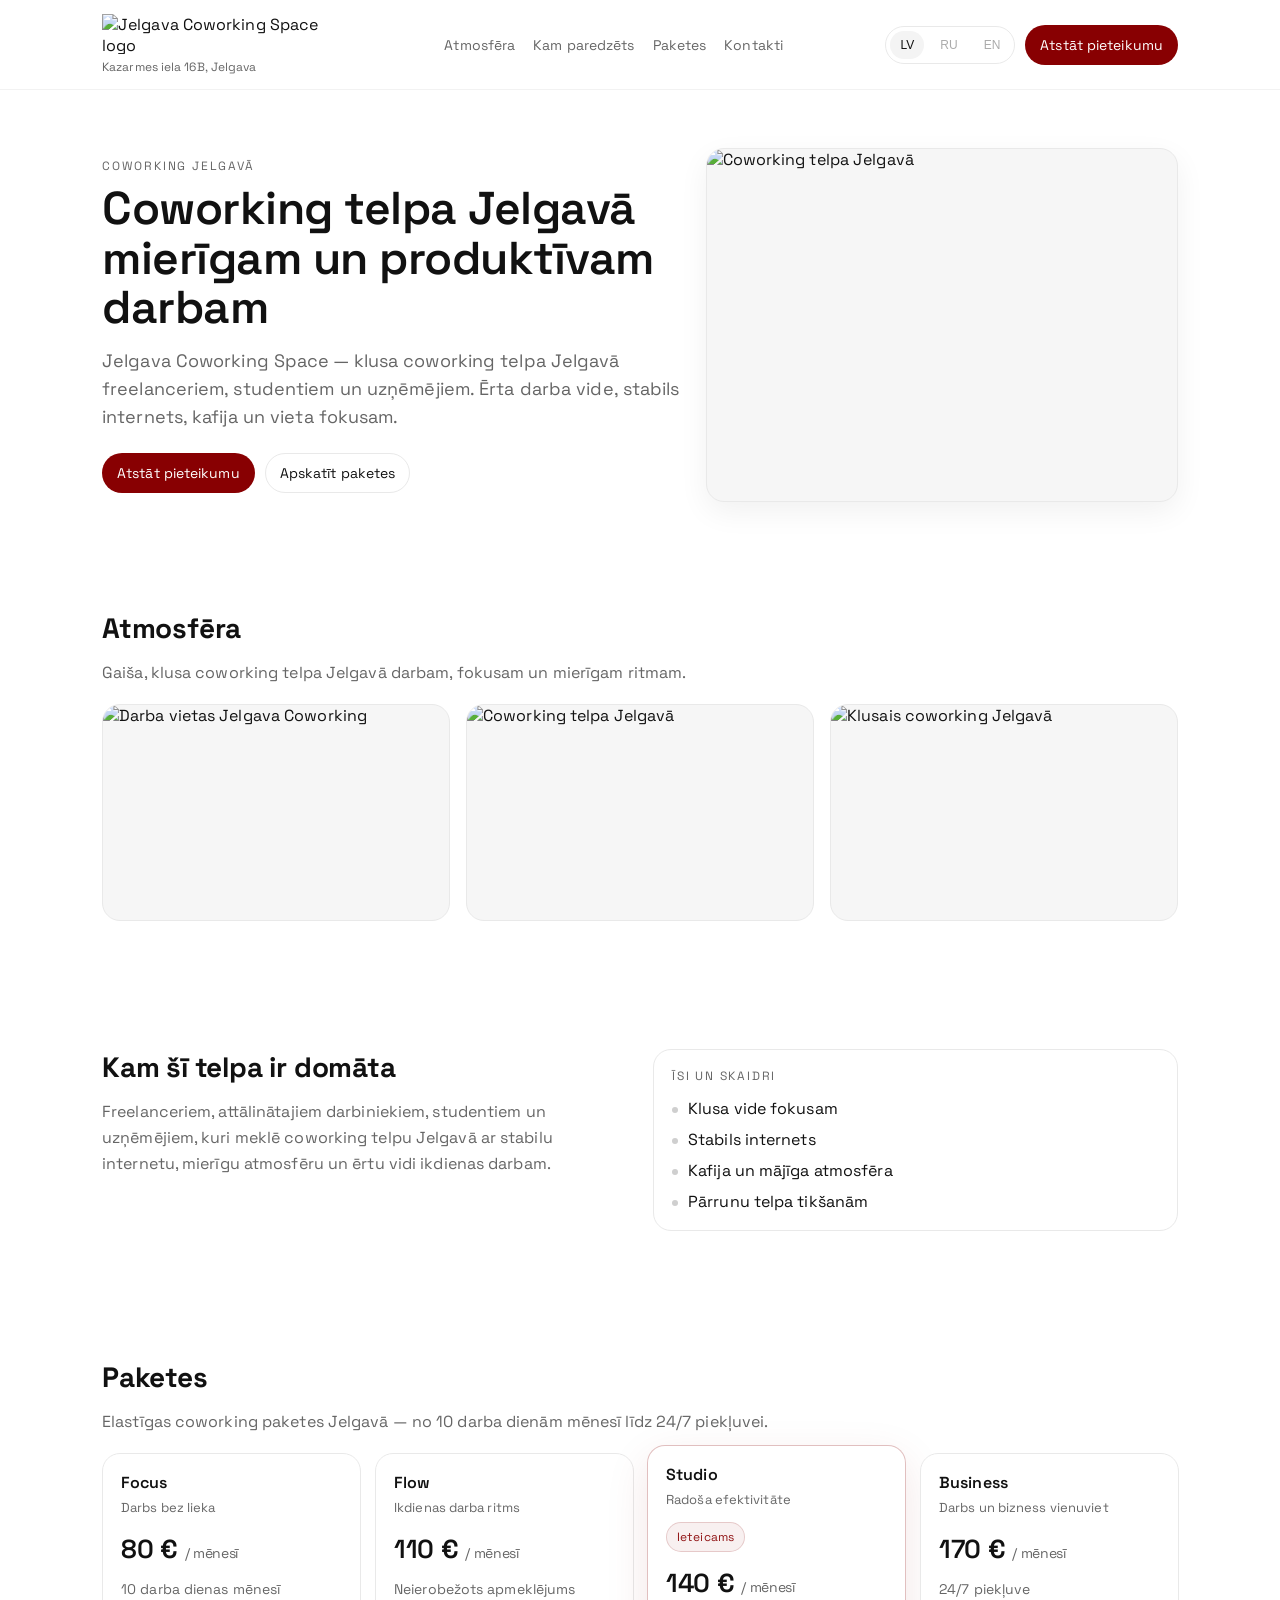
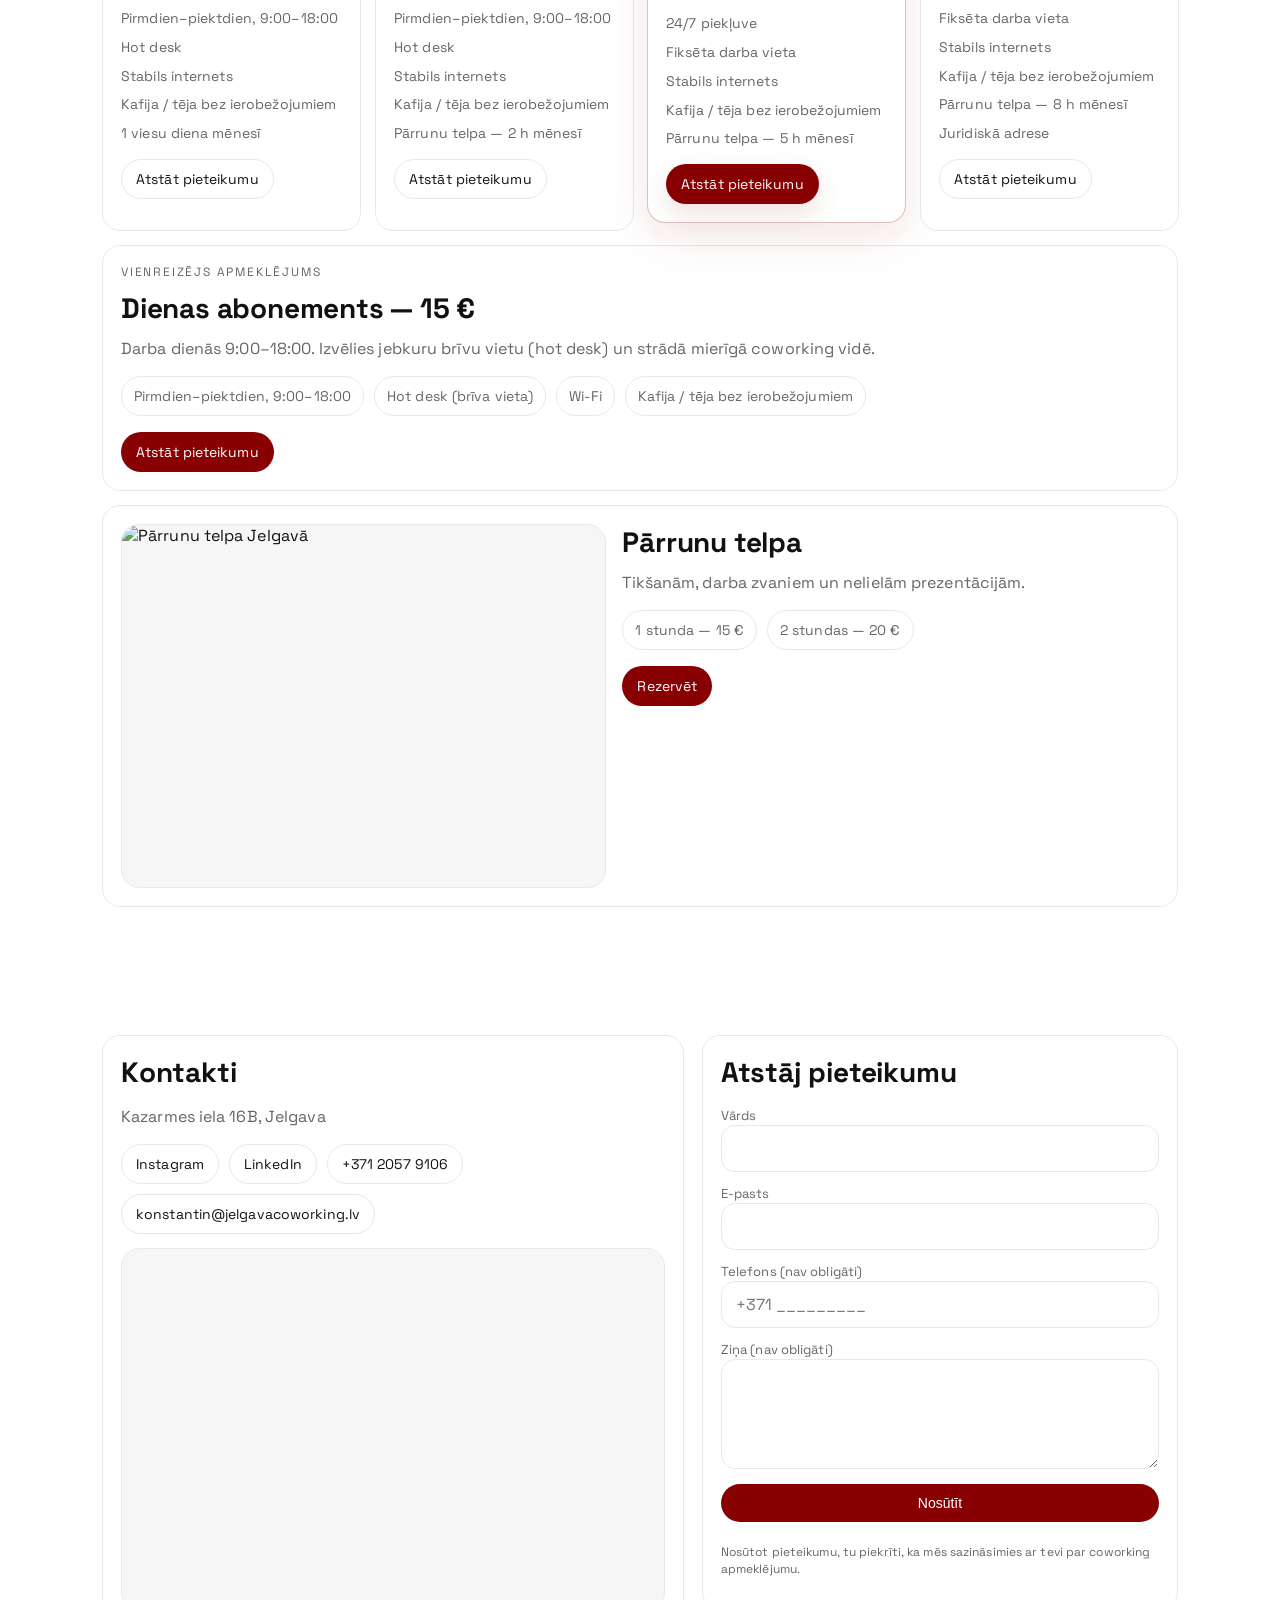
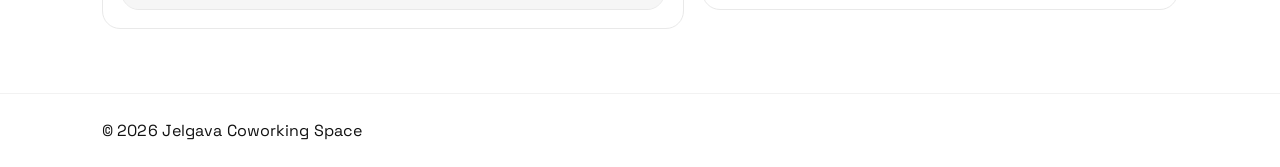
==== index.html @ cc00858d "Add files via upload" ====
﻿<!doctype html>
<html lang="lv">
<head>
  <!-- Google Tag Manager -->
  <script>(function(w,d,s,l,i){w[l]=w[l]||[];w[l].push({'gtm.start':
  new Date().getTime(),event:'gtm.js'});var f=d.getElementsByTagName(s)[0],
  j=d.createElement(s),dl=l!='dataLayer'?'&l='+l:'';j.async=true;j.src=
  'https://www.googletagmanager.com/gtm.js?id='+i+dl;f.parentNode.insertBefore(j,f);
  })(window,document,'script','dataLayer','GTM-TRZL9CP2');</script>
  <!-- End Google Tag Manager -->


  <meta charset="utf-8" />
  <meta name="viewport" content="width=device-width, initial-scale=1" />


  <title>Jelgava Coworking Space — coworking telpa Jelgavā | Kazarmes iela 16B</title>
  <meta name="description" content="Jelgava Coworking Space — klusa coworking telpa Jelgavā (Kazarmes iela 16B) freelanceriem, studentiem un uzņēmējiem. Wi-Fi, kafija/tēja, hot desk, fiksēta darba vieta un pārrunu telpa." />


  <!-- Canonical + hreflang (gatavs struktūrai /lv/ /ru/ /en/) -->
  <link rel="canonical" href="https://jelgavacoworking.lv/lv/" />
  <link rel="alternate" hreflang="lv-LV" href="https://jelgavacoworking.lv/lv/" />
  <link rel="alternate" hreflang="ru-LV" href="https://jelgavacoworking.lv/ru/" />
  <link rel="alternate" hreflang="en" href="https://jelgavacoworking.lv/en/" />
  <link rel="alternate" hreflang="x-default" href="https://jelgavacoworking.lv/lv/" />


  <!-- Open Graph -->
  <meta property="og:type" content="website" />
  <meta property="og:site_name" content="Jelgava Coworking Space" />
  <meta property="og:title" content="Jelgava Coworking Space — coworking telpa Jelgavā | Kazarmes iela 16B" />
  <meta property="og:description" content="Jelgava Coworking Space — klusa coworking telpa Jelgavā (Kazarmes iela 16B) freelanceriem, studentiem un uzņēmējiem. Wi-Fi, kafija/tēja, hot desk, fiksēta darba vieta un pārrunu telpa." />
  <meta property="og:url" content="https://jelgavacoworking.lv/lv/" />
  <meta property="og:image" content="https://res.cloudinary.com/da4ctmwz5/image/upload/v1768381348/jcw_meeting_room_f1hvbl.png" />
  <meta property="og:image:secure_url" content="https://res.cloudinary.com/da4ctmwz5/image/upload/v1768381348/jcw_meeting_room_f1hvbl.png" />
  <meta property="og:image:alt" content="Jelgava Coworking — meeting room" />


  <!-- Twitter Card -->
  <meta name="twitter:card" content="summary_large_image" />
  <meta name="twitter:title" content="Jelgava Coworking Space — coworking telpa Jelgavā | Kazarmes iela 16B" />
  <meta name="twitter:description" content="Coworking telpa Jelgavā darbam, fokusam un mierīgam ritmam." />
  <meta name="twitter:image" content="https://res.cloudinary.com/da4ctmwz5/image/upload/v1768381348/jcw_meeting_room_f1hvbl.png" />


  <link rel="icon" href="/favicon.ico" sizes="any">
  <link rel="icon" type="image/png" href="/favicon-256.png">
  <link rel="apple-touch-icon" href="/favicon-256.png">


  <!-- Fonts -->
  <link rel="preconnect" href="https://fonts.googleapis.com">
  <link rel="preconnect" href="https://fonts.gstatic.com" crossorigin>
  <link href="https://fonts.googleapis.com/css2?family=Space+Grotesk:wght@300;400;500;600&display=swap" rel="stylesheet">


  <!-- LocalBusiness schema (lokālais SEO) -->
  <script type="application/ld+json">
  {
    "@context": "https://schema.org",
    "@type": "LocalBusiness",
    "name": "Jelgava Coworking Space",
    "url": "https://jelgavacoworking.lv/lv/",
    "image": "https://res.cloudinary.com/da4ctmwz5/image/upload/v1768382577/ChatGPT_Image_13_%D1%8F%D0%BD%D0%B2._2026_%D0%B3._16_29_24_oenofo.png",
    "address": {
      "@type": "PostalAddress",
      "streetAddress": "Kazarmes iela 16B",
      "addressLocality": "Jelgava",
      "addressCountry": "LV"
    },
    "telephone": "+37120579106",
    "sameAs": [
      "https://instagram.com/jelgava.coworking/",
      "https://www.linkedin.com/company/jelgava-coworking-space/"
    ]
  }
  </script>


  <style>
    :root{
      --bg:#ffffff;
      --text:#111111;
      --muted:#666666;
      --border:#e9e9e9;
      --card:#ffffff;
      --accent:#880002;
      --shadow: 0 10px 30px rgba(0,0,0,.06);
      --radius: 18px;
      --max: 1120px;
    }
    *{box-sizing:border-box}
    html,body{height:100%}


    /* Smooth scroll */
    html{ scroll-behavior:smooth; }


    body{
      margin:0;
      font-family:"Space Grotesk", system-ui, -apple-system, Segoe UI, Roboto, Arial, sans-serif;
      background:var(--bg);
      color:var(--text);
      letter-spacing: .1px;
      overflow-x:hidden;
      max-width:100%;
    }
    img{max-width:100%; height:auto; display:block}
    a{color:inherit; text-decoration:none}
    .wrap{max-width:var(--max); margin:0 auto; padding:0 22px; width:100%}


    /* Header */
    header{
      position:sticky; top:0; z-index:50;
      backdrop-filter:saturate(180%) blur(14px);
      background:rgba(255,255,255,.72);
      border-bottom:1px solid rgba(0,0,0,.05);
    }
    .topbar{
      display:flex;
      align-items:center;
      justify-content:space-between;
      gap:16px;
      padding:14px 0;
      flex-wrap:nowrap;
    }


    .brand{
      display:flex;
      flex-direction:column;
      align-items:flex-start;
      gap:6px;
      min-width:240px;
      flex:0 0 auto;
    }
    .brandlogo{height:40px; width:auto; border-radius:0}
    .address{font-size:12px; color:var(--muted); line-height:1.25}


    nav{display:flex; gap:18px; align-items:center; justify-content:center; flex:1;}
    .navlink{
      color: var(--muted);
      font-size:14px;
      white-space:nowrap;
    }
    .navlink:hover{ color: var(--text); }


    .actions{
      display:flex; align-items:center; gap:10px;
      min-width:260px; justify-content:flex-end;
      flex:0 0 auto;
    }
    .lang{display:flex; gap:6px; padding:4px; border:1px solid var(--border); border-radius:999px}
    .chip{
      font-size:12px; padding:7px 10px; border-radius:999px;
      color:var(--muted);
      background:transparent;
      border:0; cursor:pointer;
    }
    .chip[aria-pressed="true"]{background:#f4f4f4; color:var(--text)}
    .chip[aria-disabled="true"]{
      opacity:.55;
      cursor:not-allowed;
    }


    .btn{
      display:inline-flex; align-items:center; justify-content:center; gap:10px;
      padding:10px 14px; border-radius:999px;
      border:1px solid var(--border);
      background:#fff;
      font-size:14px;
      cursor:pointer;
      white-space:nowrap;
      max-width:100%;
      transition: background-color .22s ease, color .22s ease, border-color .22s ease, box-shadow .22s ease;
    }
    .btn:hover{border-color:#d6d6d6}
    .btn-primary{
      background:var(--accent);
      color:#fff;
      border-color:transparent;
    }
    .btn-primary:hover{filter:brightness(.98)}


    /* Mobile header */
    @media (max-width: 900px){
      .topbar{flex-wrap:wrap; gap:10px}
      nav{display:none}
      .brand{min-width:auto}
      .actions{
        width:100%;
        min-width:unset;
        justify-content:space-between;
        flex-wrap:wrap;
      }
      .actions .btn-primary{
        width:100%;
      }
    }


    /* Sections */
    section{padding:64px 0}


    /* anchor offset for sticky header */
    section, #pieteikums { scroll-margin-top: 92px; }


    .hero{padding:58px 0 44px}
    .grid{display:grid; gap:26px}
    .hero-grid{grid-template-columns: 1.1fr .9fr; align-items:center}
    @media (max-width: 900px){ .hero-grid{grid-template-columns:1fr} }


    h1{font-size:46px; line-height:1.08; margin:0 0 14px; font-weight:600; letter-spacing:-.5px}
    p.lead{font-size:18px; line-height:1.55; color:var(--muted); margin:0 0 22px}
    .hero-cta{display:flex; gap:10px; flex-wrap:wrap}


    .photo{
      width:100%; aspect-ratio: 4/3;
      border-radius:var(--radius);
      background:#f6f6f6;
      border:1px solid var(--border);
      overflow:hidden;
      box-shadow:var(--shadow);
      position:relative;
    }
    .photo img{width:100%; height:100%; object-fit:cover}


    .kicker{font-size:12px; color:var(--muted); text-transform:uppercase; letter-spacing:1.8px; margin-bottom:10px}
    h2{font-size:28px; margin:0 0 14px; letter-spacing:-.2px}
    .sub{color:var(--muted); line-height:1.6; margin:0}


    .gallery{display:grid; grid-template-columns:repeat(3, 1fr); gap:16px}
    .gallery .photo{aspect-ratio: 16/10; box-shadow:none}
    @media (max-width: 900px){ .gallery{grid-template-columns:1fr} }


    .two-col{grid-template-columns:1fr 1fr}
    @media (max-width: 900px){ .two-col{grid-template-columns:1fr} }


    .list{display:grid; gap:10px; margin-top:14px}
    .bullet{display:flex; gap:10px; align-items:flex-start}
    .dot{width:6px; height:6px; border-radius:999px; background:#cfcfcf; margin-top:9px}


    /* Pricing */
    .pricing-head{display:flex; align-items:flex-end; justify-content:space-between; gap:18px; flex-wrap:wrap}
    .cards{display:grid; grid-template-columns:repeat(4,1fr); gap:14px; margin-top:18px}
    @media (max-width: 1100px){ .cards{grid-template-columns:repeat(2,1fr)} }
    @media (max-width: 650px){ .cards{grid-template-columns:1fr} }


    .card{border:1px solid var(--border); border-radius:var(--radius); padding:18px; background:#fff}
    .card .name{font-size:16px; font-weight:600}
    .card .tag{font-size:13px; color:var(--muted); margin-top:6px; line-height:1.45}
    .price{margin-top:14px; font-size:26px; font-weight:600; letter-spacing:-.3px}
    .price small{font-size:14px; color:var(--muted); font-weight:400}
    .card ul{list-style:none; padding:0; margin:14px 0 0; display:grid; gap:10px}
    .card li{color:var(--muted); font-size:14px; line-height:1.35}
    .card .card-cta{margin-top:16px}


    /* default featured styling stays */
    .card.featured{
      border-color: rgba(136,0,2,.25);
      box-shadow: 0 14px 44px rgba(136,0,2,.10);
    }
    .badge{
      display:inline-flex; align-items:center; gap:8px; padding:6px 10px; border-radius:999px;
      background:rgba(136,0,2,.06); border:1px solid rgba(136,0,2,.16);
      color:rgba(136,0,2,.92); font-size:12px; margin-top:12px
    }


    /* ✅ Active card behavior */
    .card.is-active{
      border-color: rgba(136,0,2,.25);
      box-shadow: 0 14px 44px rgba(136,0,2,.10);
    }


    /* Hover effects only where a mouse exists */
    @media (hover: hover) and (pointer: fine){
      .card:hover{
        border-color: rgba(136,0,2,.25);
        box-shadow: 0 14px 44px rgba(136,0,2,.10);
      }
    }


    /* --- Floating effect for pricing cards --- */
    .cards .card{
      transition:
        transform .22s cubic-bezier(.2,.8,.2,1),
        box-shadow .18s ease,
        border-color .18s ease;
      will-change: transform;
    }
    @media (hover: hover) and (pointer: fine){
      .cards .card:hover{ transform: translateY(-6px); }
    }
    .cards .card.is-active{ transform: translateY(-6px); }
    .cards .card.featured.is-active{ transform: translateY(-8px); }


    /* ✅ CTA button turns red for hovered/active card (with smooth fill) */
    #paketes .cards .card .card-cta .btn{
      background:#fff;
      color:var(--text);
      border-color: var(--border);
      box-shadow: none;
      transition:
        background-color .22s ease,
        color .22s ease,
        border-color .22s ease,
        box-shadow .22s ease,
        transform .22s ease;
    }
    /* Hover (mouse) */
    @media (hover: hover) and (pointer: fine){
      #paketes .cards .card:hover .card-cta .btn{
        background: var(--accent);
        color:#fff;
        border-color: transparent;
        box-shadow: 0 10px 26px rgba(136,0,2,.12);
      }
    }
    /* Active (your JS .is-active) + keyboard focus */
    #paketes .cards .card.is-active .card-cta .btn,
    #paketes .cards .card:focus-within .card-cta .btn{
      background: var(--accent);
      color:#fff;
      border-color: transparent;
      box-shadow: 0 10px 26px rgba(136,0,2,.12);
    }
    /* A tiny press feedback */
    #paketes .cards .card .card-cta .btn:active{
      transform: translateY(1px);
    }


    @media (prefers-reduced-motion: reduce){
      .cards .card{
        transition: none;
        transform: none !important;
      }
      #paketes .cards .card .card-cta .btn{
        transition: none;
      }
    }


    /* Panels */
    .panel{border:1px solid var(--border); border-radius:var(--radius); padding:18px; background:#fff}
    .row{display:flex; gap:10px; flex-wrap:wrap; margin-top:14px}
    .pill{border:1px solid var(--border); border-radius:999px; padding:10px 12px; color:var(--muted); font-size:14px}


    /* Meeting */
    .meeting{
      display:grid;
      grid-template-columns: .95fr 1.05fr;
      gap:16px;
      align-items:stretch;
    }
    .meeting-photos .photo{
      aspect-ratio: 4/3;
      box-shadow:none;
    }
    @media (max-width: 900px){ .meeting{grid-template-columns:1fr} }


    /* Contact */
    .contact{display:grid; grid-template-columns:1.1fr .9fr; gap:18px; align-items:start}
    @media (max-width: 900px){ .contact{grid-template-columns:1fr} }


    form{display:grid; gap:10px}
    label{font-size:13px; color:var(--muted)}
    input, textarea{
      width:100%; padding:12px 14px; border-radius:14px;
      border:1px solid var(--border);
      font: inherit;
      outline:none;
      background:#fff;
    }
    input:focus, textarea:focus{border-color:#d2d2d2; box-shadow:0 0 0 4px rgba(0,0,0,.03)}
    textarea{min-height:110px; resize:vertical}
    .fine{font-size:12px; color:var(--muted); line-height:1.45}


    /* Footer */
    footer{padding:26px 0; border-top:1px solid rgba(0,0,0,.05)}


    /* --- Map (always visible) --- */
    .map{
      margin-top:14px;
      border:1px solid var(--border);
      border-radius: var(--radius);
      overflow:hidden;
      background:#f6f6f6;
      position:relative;
      min-height: 320px;
    }
    .map iframe{
      width:100%;
      height: 360px;
      border:0;
      display:block;
      background:#f6f6f6;
    }


    /* ✅ Mobile polish (smaller H1 + tighter spacing) */
    @media (max-width: 650px){
      section{padding:46px 0}
      .hero{padding:44px 0 34px}
      h1{
        font-size:32px;
        line-height:1.12;
        letter-spacing:-.3px;
        margin-bottom:12px;
      }
      p.lead{
        font-size:16px;
        line-height:1.55;
        margin-bottom:18px;
      }
      .wrap{padding:0 18px}
    }
  </style>
</head>


<body>
  <!-- Google Tag Manager (noscript) -->
  <noscript><iframe src="https://www.googletagmanager.com/ns.html?id=GTM-TRZL9CP2"
  height="0" width="0" style="display:none;visibility:hidden"></iframe></noscript>
  <!-- End Google Tag Manager (noscript) -->


  <header>
    <div class="wrap">
      <div class="topbar">
        <a class="brand" href="#top">
          <img
            class="brandlogo"
            src="https://res.cloudinary.com/da4ctmwz5/image/upload/v1768381346/Jelgava_Coworking_Space_Red_bs3za1.png"
            alt="Jelgava Coworking Space logo"
            width="220"
            height="40"
            decoding="async"
          />
          <div class="address">Kazarmes iela 16B, Jelgava</div>
        </a>


        <!-- ✅ nav as links (SEO + accessibility) -->
        <nav aria-label="Primary">
          <a class="navlink" href="#atmosfera">Atmosfēra</a>
          <a class="navlink" href="#kam">Kam paredzēts</a>
          <a class="navlink" href="#paketes">Paketes</a>
          <a class="navlink" href="#kontakti">Kontakti</a>
        </nav>


        <div class="actions">
          <!-- ✅ keep language buttons, but RU/EN disabled for now -->
          <div class="lang" role="group" aria-label="Language">
            <button class="chip" id="btn-lv" aria-pressed="true" type="button">LV</button>
            <button class="chip" id="btn-ru" aria-pressed="false" aria-disabled="true" type="button" title="Drīzumā">RU</button>
            <button class="chip" id="btn-en" aria-pressed="false" aria-disabled="true" type="button" title="Coming soon">EN</button>
          </div>


          <a class="btn btn-primary" href="#pieteikums">Atstāt pieteikumu</a>
        </div>
      </div>
    </div>
  </header>


  <main id="top">
    <!-- HERO -->
    <section class="hero">
      <div class="wrap">
        <div class="grid hero-grid">
          <div>
            <div class="kicker">Coworking Jelgavā</div>


            <h1>Coworking telpa Jelgavā mierīgam un produktīvam darbam</h1>


            <p class="lead">
              Jelgava Coworking Space — klusa coworking telpa Jelgavā freelanceriem, studentiem un uzņēmējiem.
              Ērta darba vide, stabils internets, kafija un vieta fokusam.
            </p>


            <div class="hero-cta">
              <a class="btn btn-primary" href="#pieteikums">Atstāt pieteikumu</a>
              <a class="btn" href="#paketes">Apskatīt paketes</a>
            </div>
          </div>


          <div class="photo" aria-label="Hero photo">
            <img
              src="https://res.cloudinary.com/da4ctmwz5/image/upload/v1768382577/ChatGPT_Image_13_%D1%8F%D0%BD%D0%B2._2026_%D0%B3._16_29_24_oenofo.png"
              alt="Coworking telpa Jelgavā"
              fetchpriority="high"
              decoding="async"
            />
          </div>
        </div>
      </div>
    </section>


    <!-- ATMOSPHERE -->
    <section id="atmosfera">
      <div class="wrap">
        <div class="pricing-head">
          <div>
            <h2>Atmosfēra</h2>
            <p class="sub">Gaiša, klusa coworking telpa Jelgavā darbam, fokusam un mierīgam ritmam.</p>
          </div>
        </div>


        <div class="gallery" style="margin-top:18px">
          <div class="photo">
            <img
              src="https://res.cloudinary.com/da4ctmwz5/image/upload/v1768381349/jcw_1_jemgtf.png"
              alt="Darba vietas Jelgava Coworking"
              loading="lazy"
              decoding="async"
            />
          </div>
          <div class="photo">
            <img
              src="https://res.cloudinary.com/da4ctmwz5/image/upload/v1768381349/jcw_2_yazzwp.png"
              alt="Coworking telpa Jelgavā"
              loading="lazy"
              decoding="async"
            />
          </div>
          <div class="photo">
            <img
              src="https://res.cloudinary.com/da4ctmwz5/image/upload/v1768381349/jcw_3_zakl1w.png"
              alt="Klusais coworking Jelgavā"
              loading="lazy"
              decoding="async"
            />
          </div>
        </div>
      </div>
    </section>


    <!-- WHO IT'S FOR -->
    <section id="kam">
      <div class="wrap">
        <div class="grid two-col">
          <div>
            <h2>Kam šī telpa ir domāta</h2>
            <p class="sub">
              Freelanceriem, attālinātajiem darbiniekiem, studentiem un uzņēmējiem, kuri meklē coworking telpu Jelgavā
              ar stabilu internetu, mierīgu atmosfēru un ērtu vidi ikdienas darbam.
            </p>
          </div>


          <div class="panel">
            <div class="kicker">Īsi un skaidri</div>


            <div class="list">
              <div class="bullet"><div class="dot"></div><div>Klusa vide fokusam</div></div>
              <div class="bullet"><div class="dot"></div><div>Stabils internets</div></div>
              <div class="bullet"><div class="dot"></div><div>Kafija un mājīga atmosfēra</div></div>
              <div class="bullet"><div class="dot"></div><div>Pārrunu telpa tikšanām</div></div>
            </div>
          </div>
        </div>
      </div>
    </section>


    <!-- PRICING -->
    <section id="paketes">
      <div class="wrap">
        <div class="pricing-head">
          <div>
            <h2>Paketes</h2>
            <p class="sub">Elastīgas coworking paketes Jelgavā — no 10 darba dienām mēnesī līdz 24/7 piekļuvei.</p>
          </div>
        </div>


        <div class="cards">
          <!-- Focus -->
          <div class="card">
            <div class="name">Focus</div>
            <div class="tag">Darbs bez lieka</div>
            <div class="price">80 € <small>/ mēnesī</small></div>


            <ul>
              <li>10 darba dienas mēnesī</li>
              <li>Pirmdien–piektdien, 9:00–18:00</li>
              <li>Hot desk</li>
              <li>Stabils internets</li>
              <li>Kafija / tēja bez ierobežojumiem</li>
              <li>1 viesu diena mēnesī</li>
            </ul>


            <div class="card-cta">
              <a class="btn" href="#pieteikums">Atstāt pieteikumu</a>
            </div>
          </div>


          <!-- Flow -->
          <div class="card">
            <div class="name">Flow</div>
            <div class="tag">Ikdienas darba ritms</div>
            <div class="price">110 € <small>/ mēnesī</small></div>


            <ul>
              <li>Neierobežots apmeklējums</li>
              <li>Pirmdien–piektdien, 9:00–18:00</li>
              <li>Hot desk</li>
              <li>Stabils internets</li>
              <li>Kafija / tēja bez ierobežojumiem</li>
              <li>Pārrunu telpa — 2 h mēnesī</li>
            </ul>


            <div class="card-cta">
              <a class="btn" href="#pieteikums">Atstāt pieteikumu</a>
            </div>
          </div>


          <!-- Studio (default active) -->
          <div class="card featured is-active" data-default-card>
            <div class="name">Studio</div>
            <div class="tag">Radoša efektivitāte</div>


            <div class="badge">Ieteicams</div>


            <div class="price">140 € <small>/ mēnesī</small></div>


            <ul>
              <li>24/7 piekļuve</li>
              <li>Fiksēta darba vieta</li>
              <li>Stabils internets</li>
              <li>Kafija / tēja bez ierobežojumiem</li>
              <li>Pārrunu telpa — 5 h mēnesī</li>
            </ul>


            <div class="card-cta">
              <a class="btn btn-primary" href="#pieteikums">Atstāt pieteikumu</a>
            </div>
          </div>


          <!-- Business -->
          <div class="card">
            <div class="name">Business</div>
            <div class="tag">Darbs un bizness vienuviet</div>
            <div class="price">170 € <small>/ mēnesī</small></div>


            <ul>
              <li>24/7 piekļuve</li>
              <li>Fiksēta darba vieta</li>
              <li>Stabils internets</li>
              <li>Kafija / tēja bez ierobežojumiem</li>
              <li>Pārrunu telpa — 8 h mēnesī</li>
              <li>Juridiskā adrese</li>
            </ul>


            <div class="card-cta">
              <a class="btn" href="#pieteikums">Atstāt pieteikumu</a>
            </div>
          </div>
        </div>


        <!-- DAY PASS -->
        <div class="panel" style="margin-top:14px">
          <div class="kicker">Vienreizējs apmeklējums</div>


          <div class="pricing-head" style="margin-top:6px">
            <div>
              <h2 style="margin:0 0 10px">Dienas abonements — 15 €</h2>


              <p class="sub">
                Darba dienās 9:00–18:00. Izvēlies jebkuru brīvu vietu (hot desk) un strādā mierīgā coworking vidē.
              </p>


              <div class="row">
                <div class="pill">Pirmdien–piektdien, 9:00–18:00</div>
                <div class="pill">Hot desk (brīva vieta)</div>
                <div class="pill">Wi-Fi</div>
                <div class="pill">Kafija / tēja bez ierobežojumiem</div>
              </div>


              <div class="row" style="margin-top:16px">
                <a class="btn btn-primary" href="#pieteikums">Atstāt pieteikumu</a>
              </div>
            </div>
          </div>
        </div>


        <!-- MEETING ROOM -->
        <div class="panel" style="margin-top:14px">
          <div class="meeting">
            <div class="meeting-photos">
              <div class="photo">
                <img
                  src="https://res.cloudinary.com/da4ctmwz5/image/upload/v1768381348/jcw_meeting_room_f1hvbl.png"
                  alt="Pārrunu telpa Jelgavā"
                  loading="lazy"
                  decoding="async"
                />
              </div>
            </div>


            <div>
              <h2 style="margin:0 0 10px">Pārrunu telpa</h2>
              <p class="sub">Tikšanām, darba zvaniem un nelielām prezentācijām.</p>


              <div class="row">
                <div class="pill">1 stunda — 15 €</div>
                <div class="pill">2 stundas — 20 €</div>
              </div>


              <!-- ✅ New button: scrolls to form -->
              <div class="row" style="margin-top:16px">
                <a class="btn btn-primary" href="#pieteikums">Rezervēt</a>
              </div>
            </div>
          </div>
        </div>


      </div>
    </section>


    <!-- CONTACT & FORM -->
    <section id="kontakti">
      <div class="wrap">
        <div class="grid contact">


          <!-- LEFT: Contacts + Map (always open) -->
          <div class="panel">
            <h2>Kontakti</h2>
            <p class="sub" style="margin-bottom:14px">Kazarmes iela 16B, Jelgava</p>


            <div class="row">
              <a class="btn" href="https://instagram.com/jelgava.coworking/" target="_blank" rel="noopener">Instagram</a>
              <a class="btn" href="https://www.linkedin.com/company/jelgava-coworking-space/" target="_blank" rel="noopener">LinkedIn</a>
              <a class="btn" href="tel:+37120579106">+371 2057 9106</a>
              <a class="btn" href="mailto:konstantin@jelgavacoworking.lv">konstantin@jelgavacoworking.lv</a>
            </div>


            <!-- ✅ Map is always visible (Google Maps embed) -->
            <div class="map" aria-label="Google Maps">
              <iframe
                title="Jelgava Coworking — Karte"
                loading="lazy"
                referrerpolicy="no-referrer-when-downgrade"
                aria-label="Google karte"
                src="https://www.google.com/maps?q=Kazarmes%20iela%2016B%2C%20Jelgava&output=embed">
              </iframe>
            </div>
          </div>


          <!-- RIGHT: Form -->
          <div class="panel" id="pieteikums">
            <h2>Atstāj pieteikumu</h2>


            <form action="https://formspree.io/f/xjggkkbv" method="POST">
              <input type="hidden" name="_subject" value="Jelgava Coworking — New request" />


              <div>
                <label for="name">Vārds</label>
                <input id="name" name="name" autocomplete="name" required />
              </div>


              <div>
                <label for="email">E-pasts</label>
                <input id="email" name="email" type="email" inputmode="email" autocomplete="email" required />
              </div>


              <div>
                <label for="phone">Telefons (nav obligāti)</label>
                <input id="phone" name="phone" type="tel" inputmode="tel" autocomplete="tel" placeholder="+371 _________" />
              </div>


              <div>
                <label for="msg">Ziņa (nav obligāti)</label>
                <textarea id="msg" name="message"></textarea>
              </div>


              <button class="btn btn-primary" type="submit">Nosūtīt</button>


              <p class="fine">
                Nosūtot pieteikumu, tu piekrīti, ka mēs sazināsimies ar tevi par coworking apmeklējumu.
              </p>
            </form>
          </div>


        </div>
      </div>
    </section>
  </main>


  <footer>
    <div class="wrap">
      <div style="display:flex; align-items:center; justify-content:space-between; gap:12px; flex-wrap:wrap">
        <div>© <span id="year"></span> Jelgava Coworking Space</div>
        <!-- ✅ removed Instagram from footer -->
      </div>
    </div>
  </footer>


  <script>
    // Year
    document.getElementById('year').textContent = new Date().getFullYear();


    // Language buttons: LV active, RU/EN disabled (do nothing)
    const btnLv = document.getElementById('btn-lv');
    const btnRu = document.getElementById('btn-ru');
    const btnEn = document.getElementById('btn-en');


    btnLv.addEventListener('click', () => {
      btnLv.setAttribute('aria-pressed', 'true');
      btnRu.setAttribute('aria-pressed', 'false');
      btnEn.setAttribute('aria-pressed', 'false');
      // LV page already
    });


    function disabledClick(e){
      e.preventDefault();
      e.stopPropagation();
    }
    btnRu.addEventListener('click', disabledClick);
    btnEn.addEventListener('click', disabledClick);


    // Smooth scroll: improve UX, keep anchors SEO-friendly
    function onAnchorClick(e){
      const a = e.target.closest('a[href^="#"]');
      if (!a) return;


      const href = a.getAttribute('href');
      if (!href || href.length < 2) return;


      const target = document.querySelector(href);
      if (!target) return;


      e.preventDefault();
      target.scrollIntoView({ behavior: 'smooth', block: 'start' });
      history.replaceState(null, '', href);
    }
    document.addEventListener('click', onAnchorClick);


    // -------- Pricing active card (desktop hover only + restore default) --------
    const pricingSection = document.querySelector('#paketes');
    const cards = pricingSection ? Array.from(pricingSection.querySelectorAll('.cards .card')) : [];
    const defaultCard = pricingSection ? pricingSection.querySelector('[data-default-card]') : null;


    function setActiveCard(card){
      cards.forEach(c => c.classList.remove('is-active'));
      if (card) card.classList.add('is-active');
    }


    if (pricingSection && cards.length && defaultCard){
      // Start with default
      setActiveCard(defaultCard);


      // Mouse hover switches active
      cards.forEach(card => {
        card.addEventListener('pointerenter', (ev) => {
          if (ev.pointerType !== 'mouse') return;
          setActiveCard(card);
        });
      });


      // Leaving the whole section restores default
      pricingSection.addEventListener('pointerleave', (ev) => {
        if (ev.pointerType !== 'mouse') return;
        setActiveCard(defaultCard);
      });


      // Optional: keyboard focus highlights cards
      cards.forEach(card => {
        card.addEventListener('focusin', () => setActiveCard(card));
      });
      pricingSection.addEventListener('focusout', (ev) => {
        if (!pricingSection.contains(ev.relatedTarget)) setActiveCard(defaultCard);
      });
    }
  </script>
</body>
</html>
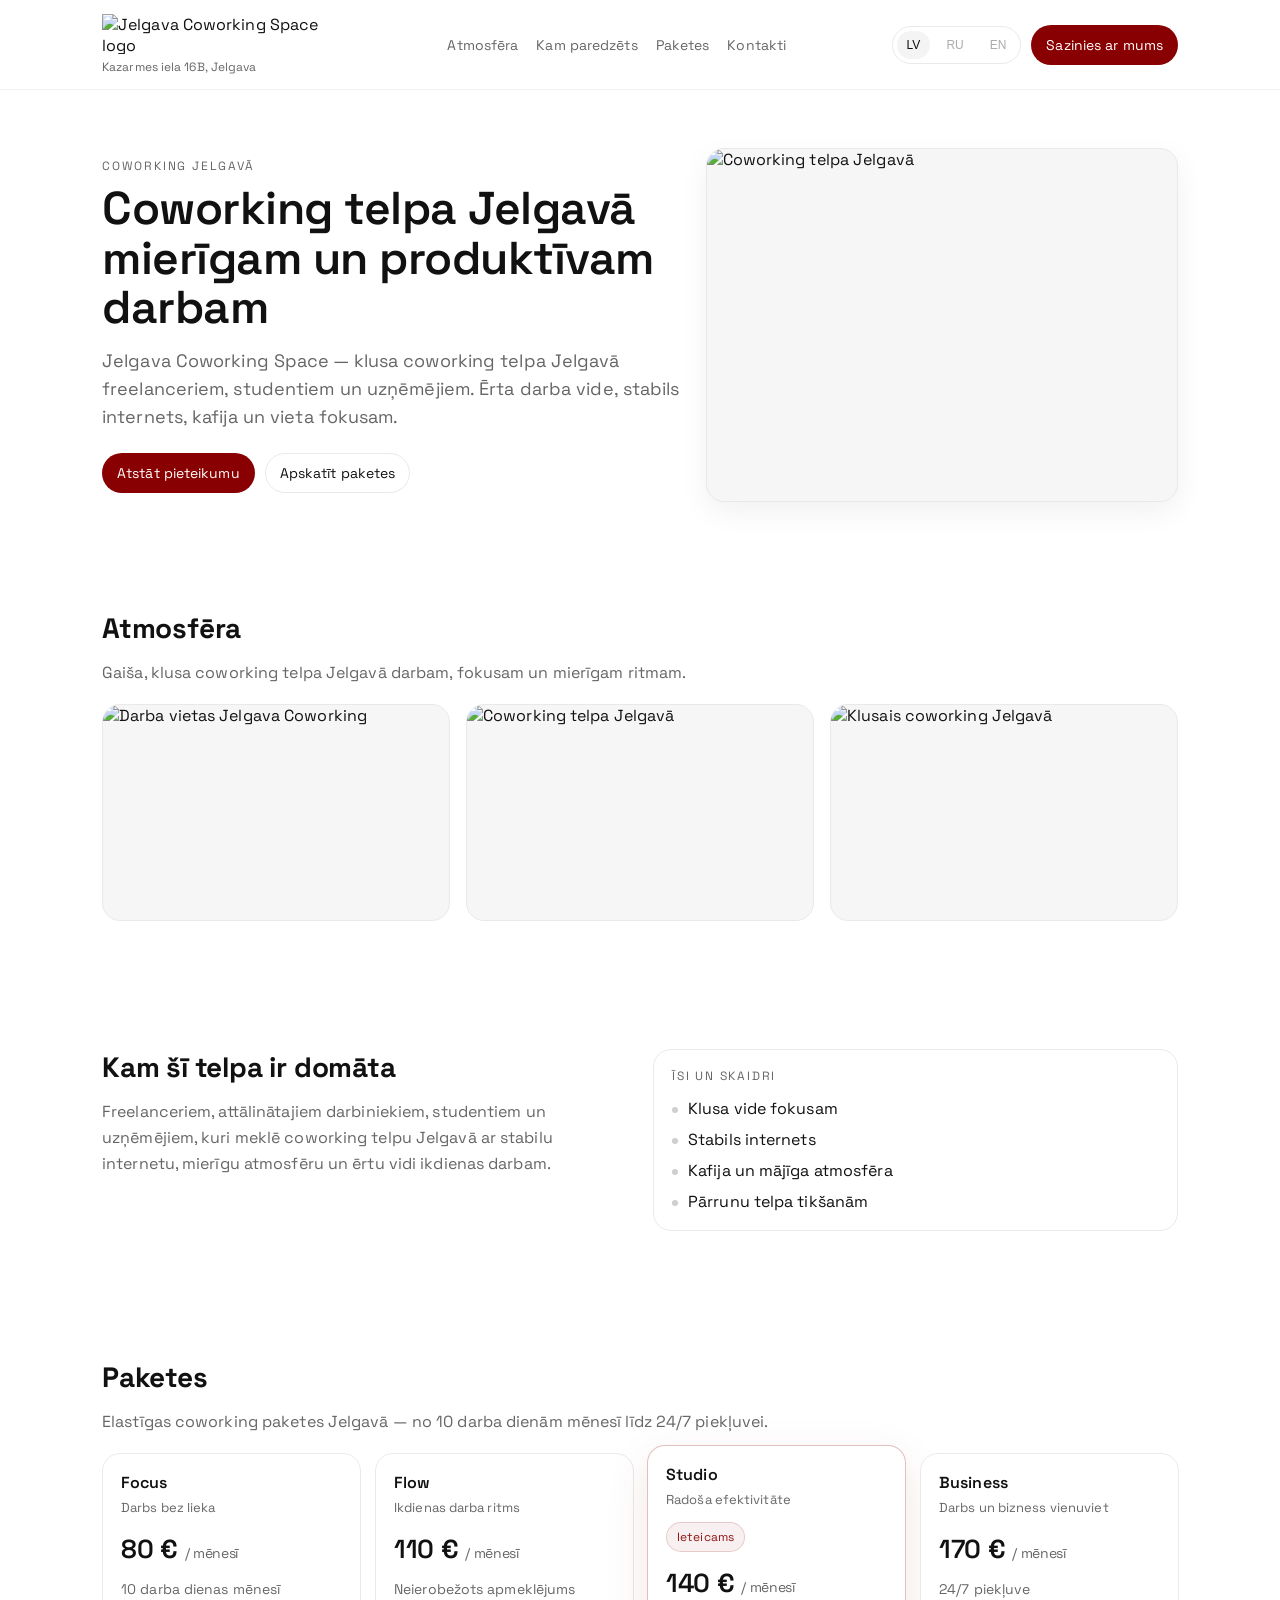
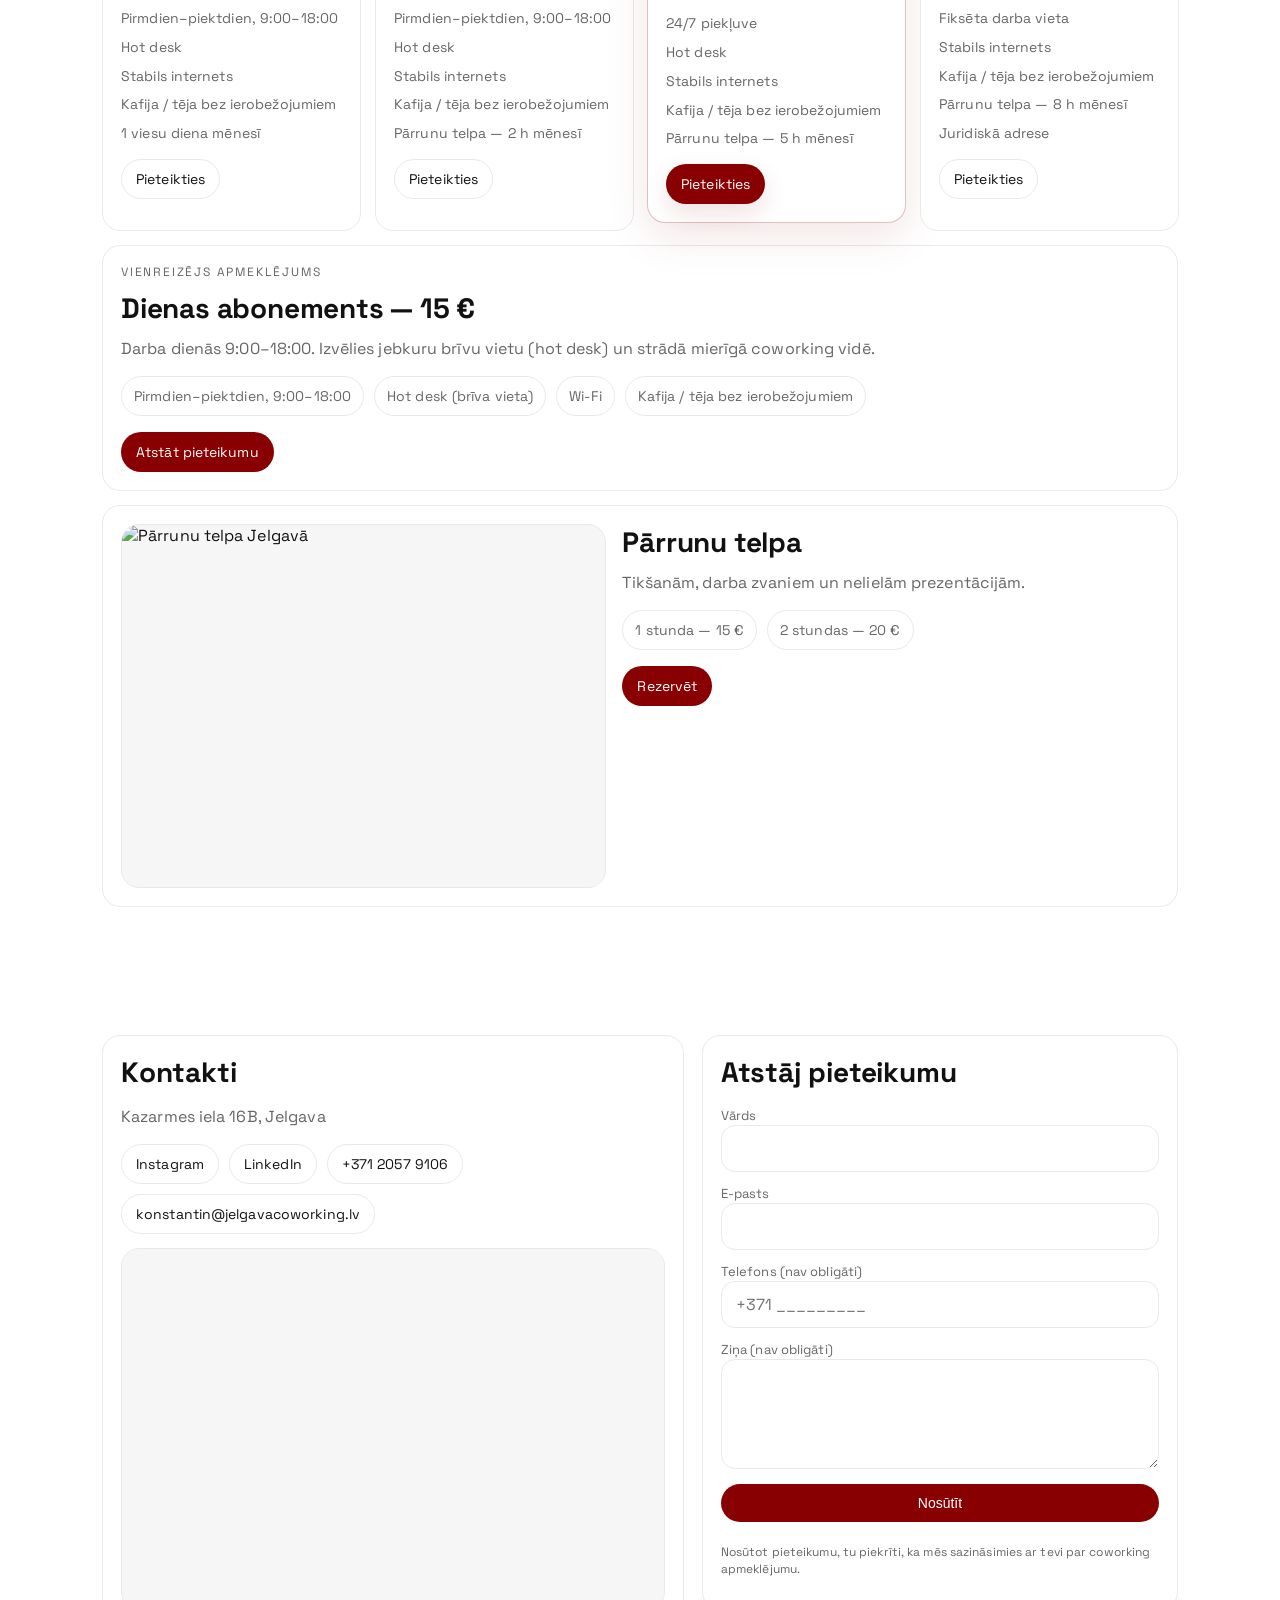
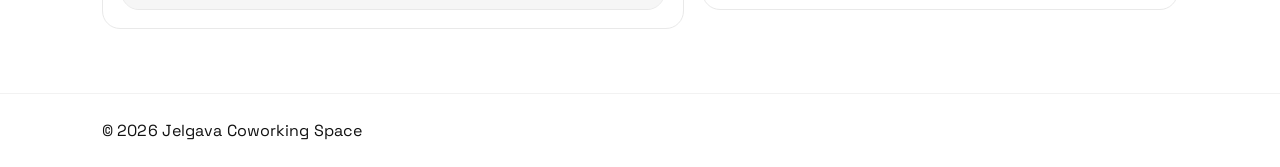
==== commit f57c913b: "Update index.html" ====
--- a/index.html
+++ b/index.html
@@ -487,7 +487,7 @@
           </div>
 
 
-          <a class="btn btn-primary" href="#pieteikums">Atstāt pieteikumu</a>
+          <a class="btn btn-primary" href="#pieteikums">Sazinies ar mums</a>
         </div>
       </div>
     </div>
@@ -632,7 +632,7 @@
 
 
             <div class="card-cta">
-              <a class="btn" href="#pieteikums">Atstāt pieteikumu</a>
+              <a class="btn" href="#pieteikums">Pieteikties</a>
             </div>
           </div>
 
@@ -655,7 +655,7 @@
 
 
             <div class="card-cta">
-              <a class="btn" href="#pieteikums">Atstāt pieteikumu</a>
+              <a class="btn" href="#pieteikums">Pieteikties</a>
             </div>
           </div>
 
@@ -674,7 +674,7 @@
 
             <ul>
               <li>24/7 piekļuve</li>
-              <li>Fiksēta darba vieta</li>
+              <li>Hot desk</li>
               <li>Stabils internets</li>
               <li>Kafija / tēja bez ierobežojumiem</li>
               <li>Pārrunu telpa — 5 h mēnesī</li>
@@ -682,7 +682,7 @@
 
 
             <div class="card-cta">
-              <a class="btn btn-primary" href="#pieteikums">Atstāt pieteikumu</a>
+              <a class="btn btn-primary" href="#pieteikums">Pieteikties</a>
             </div>
           </div>
 
@@ -705,7 +705,7 @@
 
 
             <div class="card-cta">
-              <a class="btn" href="#pieteikums">Atstāt pieteikumu</a>
+              <a class="btn" href="#pieteikums">Pieteikties</a>
             </div>
           </div>
         </div>
@@ -964,4 +964,5 @@
     }
   </script>
 </body>
-</html>+
+</html>
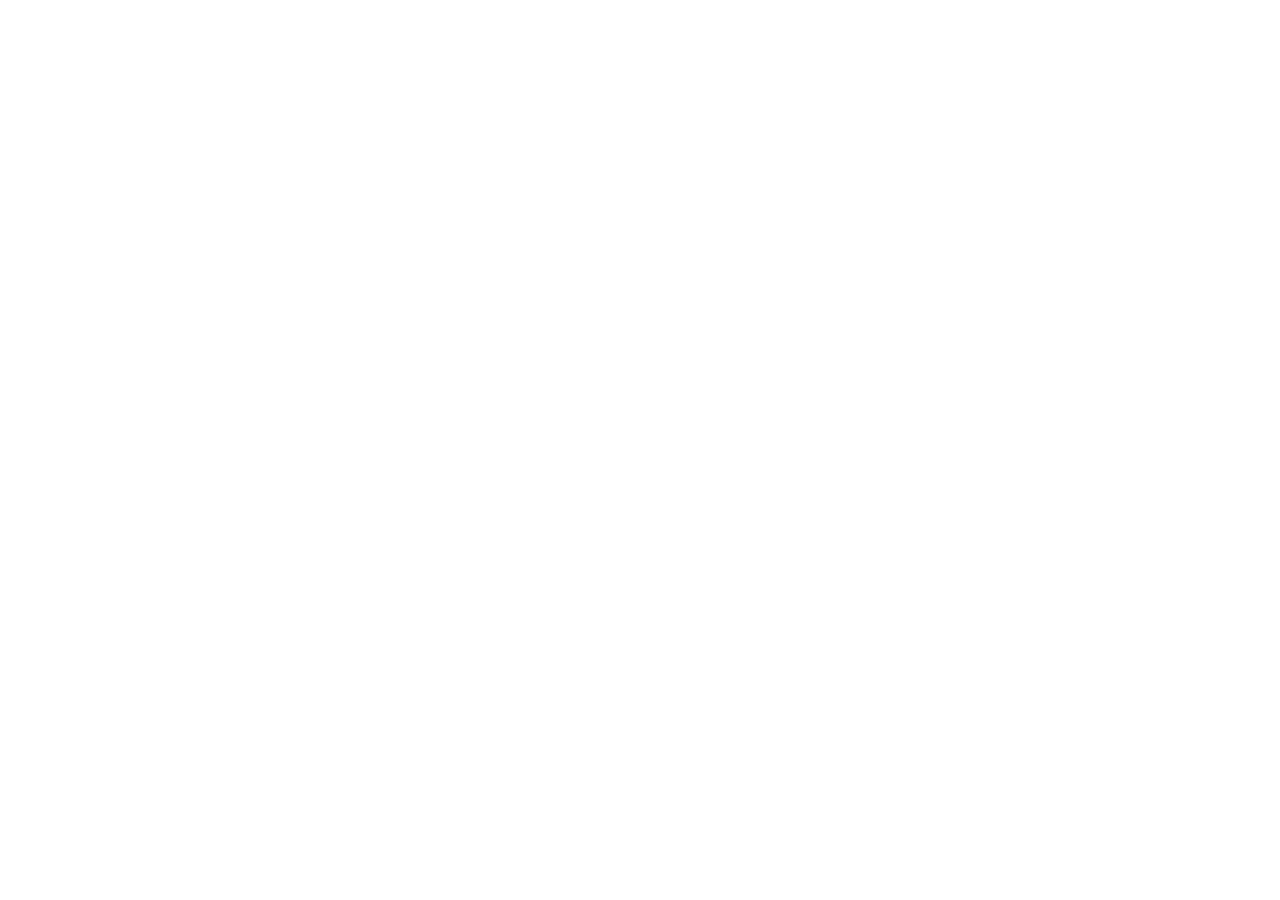
==== commit b5238cdf: "Update index.html" ====
--- a/index.html
+++ b/index.html
@@ -1,968 +1,13 @@
-﻿<!doctype html>
-<html lang="lv">
-<head>
-  <!-- Google Tag Manager -->
-  <script>(function(w,d,s,l,i){w[l]=w[l]||[];w[l].push({'gtm.start':
-  new Date().getTime(),event:'gtm.js'});var f=d.getElementsByTagName(s)[0],
-  j=d.createElement(s),dl=l!='dataLayer'?'&l='+l:'';j.async=true;j.src=
-  'https://www.googletagmanager.com/gtm.js?id='+i+dl;f.parentNode.insertBefore(j,f);
-  })(window,document,'script','dataLayer','GTM-TRZL9CP2');</script>
-  <!-- End Google Tag Manager -->
-
-
-  <meta charset="utf-8" />
-  <meta name="viewport" content="width=device-width, initial-scale=1" />
-
-
-  <title>Jelgava Coworking Space — coworking telpa Jelgavā | Kazarmes iela 16B</title>
-  <meta name="description" content="Jelgava Coworking Space — klusa coworking telpa Jelgavā (Kazarmes iela 16B) freelanceriem, studentiem un uzņēmējiem. Wi-Fi, kafija/tēja, hot desk, fiksēta darba vieta un pārrunu telpa." />
-
-
-  <!-- Canonical + hreflang (gatavs struktūrai /lv/ /ru/ /en/) -->
-  <link rel="canonical" href="https://jelgavacoworking.lv/lv/" />
-  <link rel="alternate" hreflang="lv-LV" href="https://jelgavacoworking.lv/lv/" />
-  <link rel="alternate" hreflang="ru-LV" href="https://jelgavacoworking.lv/ru/" />
-  <link rel="alternate" hreflang="en" href="https://jelgavacoworking.lv/en/" />
-  <link rel="alternate" hreflang="x-default" href="https://jelgavacoworking.lv/lv/" />
-
-
-  <!-- Open Graph -->
-  <meta property="og:type" content="website" />
-  <meta property="og:site_name" content="Jelgava Coworking Space" />
-  <meta property="og:title" content="Jelgava Coworking Space — coworking telpa Jelgavā | Kazarmes iela 16B" />
-  <meta property="og:description" content="Jelgava Coworking Space — klusa coworking telpa Jelgavā (Kazarmes iela 16B) freelanceriem, studentiem un uzņēmējiem. Wi-Fi, kafija/tēja, hot desk, fiksēta darba vieta un pārrunu telpa." />
-  <meta property="og:url" content="https://jelgavacoworking.lv/lv/" />
-  <meta property="og:image" content="https://res.cloudinary.com/da4ctmwz5/image/upload/v1768381348/jcw_meeting_room_f1hvbl.png" />
-  <meta property="og:image:secure_url" content="https://res.cloudinary.com/da4ctmwz5/image/upload/v1768381348/jcw_meeting_room_f1hvbl.png" />
-  <meta property="og:image:alt" content="Jelgava Coworking — meeting room" />
-
-
-  <!-- Twitter Card -->
-  <meta name="twitter:card" content="summary_large_image" />
-  <meta name="twitter:title" content="Jelgava Coworking Space — coworking telpa Jelgavā | Kazarmes iela 16B" />
-  <meta name="twitter:description" content="Coworking telpa Jelgavā darbam, fokusam un mierīgam ritmam." />
-  <meta name="twitter:image" content="https://res.cloudinary.com/da4ctmwz5/image/upload/v1768381348/jcw_meeting_room_f1hvbl.png" />
-
-
-  <link rel="icon" href="/favicon.ico" sizes="any">
-  <link rel="icon" type="image/png" href="/favicon-256.png">
-  <link rel="apple-touch-icon" href="/favicon-256.png">
-
-
-  <!-- Fonts -->
-  <link rel="preconnect" href="https://fonts.googleapis.com">
-  <link rel="preconnect" href="https://fonts.gstatic.com" crossorigin>
-  <link href="https://fonts.googleapis.com/css2?family=Space+Grotesk:wght@300;400;500;600&display=swap" rel="stylesheet">
-
-
-  <!-- LocalBusiness schema (lokālais SEO) -->
-  <script type="application/ld+json">
-  {
-    "@context": "https://schema.org",
-    "@type": "LocalBusiness",
-    "name": "Jelgava Coworking Space",
-    "url": "https://jelgavacoworking.lv/lv/",
-    "image": "https://res.cloudinary.com/da4ctmwz5/image/upload/v1768382577/ChatGPT_Image_13_%D1%8F%D0%BD%D0%B2._2026_%D0%B3._16_29_24_oenofo.png",
-    "address": {
-      "@type": "PostalAddress",
-      "streetAddress": "Kazarmes iela 16B",
-      "addressLocality": "Jelgava",
-      "addressCountry": "LV"
-    },
-    "telephone": "+37120579106",
-    "sameAs": [
-      "https://instagram.com/jelgava.coworking/",
-      "https://www.linkedin.com/company/jelgava-coworking-space/"
-    ]
-  }
-  </script>
-
-
-  <style>
-    :root{
-      --bg:#ffffff;
-      --text:#111111;
-      --muted:#666666;
-      --border:#e9e9e9;
-      --card:#ffffff;
-      --accent:#880002;
-      --shadow: 0 10px 30px rgba(0,0,0,.06);
-      --radius: 18px;
-      --max: 1120px;
-    }
-    *{box-sizing:border-box}
-    html,body{height:100%}
-
-
-    /* Smooth scroll */
-    html{ scroll-behavior:smooth; }
-
-
-    body{
-      margin:0;
-      font-family:"Space Grotesk", system-ui, -apple-system, Segoe UI, Roboto, Arial, sans-serif;
-      background:var(--bg);
-      color:var(--text);
-      letter-spacing: .1px;
-      overflow-x:hidden;
-      max-width:100%;
-    }
-    img{max-width:100%; height:auto; display:block}
-    a{color:inherit; text-decoration:none}
-    .wrap{max-width:var(--max); margin:0 auto; padding:0 22px; width:100%}
-
-
-    /* Header */
-    header{
-      position:sticky; top:0; z-index:50;
-      backdrop-filter:saturate(180%) blur(14px);
-      background:rgba(255,255,255,.72);
-      border-bottom:1px solid rgba(0,0,0,.05);
-    }
-    .topbar{
-      display:flex;
-      align-items:center;
-      justify-content:space-between;
-      gap:16px;
-      padding:14px 0;
-      flex-wrap:nowrap;
-    }
-
-
-    .brand{
-      display:flex;
-      flex-direction:column;
-      align-items:flex-start;
-      gap:6px;
-      min-width:240px;
-      flex:0 0 auto;
-    }
-    .brandlogo{height:40px; width:auto; border-radius:0}
-    .address{font-size:12px; color:var(--muted); line-height:1.25}
-
-
-    nav{display:flex; gap:18px; align-items:center; justify-content:center; flex:1;}
-    .navlink{
-      color: var(--muted);
-      font-size:14px;
-      white-space:nowrap;
-    }
-    .navlink:hover{ color: var(--text); }
-
-
-    .actions{
-      display:flex; align-items:center; gap:10px;
-      min-width:260px; justify-content:flex-end;
-      flex:0 0 auto;
-    }
-    .lang{display:flex; gap:6px; padding:4px; border:1px solid var(--border); border-radius:999px}
-    .chip{
-      font-size:12px; padding:7px 10px; border-radius:999px;
-      color:var(--muted);
-      background:transparent;
-      border:0; cursor:pointer;
-    }
-    .chip[aria-pressed="true"]{background:#f4f4f4; color:var(--text)}
-    .chip[aria-disabled="true"]{
-      opacity:.55;
-      cursor:not-allowed;
-    }
-
-
-    .btn{
-      display:inline-flex; align-items:center; justify-content:center; gap:10px;
-      padding:10px 14px; border-radius:999px;
-      border:1px solid var(--border);
-      background:#fff;
-      font-size:14px;
-      cursor:pointer;
-      white-space:nowrap;
-      max-width:100%;
-      transition: background-color .22s ease, color .22s ease, border-color .22s ease, box-shadow .22s ease;
-    }
-    .btn:hover{border-color:#d6d6d6}
-    .btn-primary{
-      background:var(--accent);
-      color:#fff;
-      border-color:transparent;
-    }
-    .btn-primary:hover{filter:brightness(.98)}
-
-
-    /* Mobile header */
-    @media (max-width: 900px){
-      .topbar{flex-wrap:wrap; gap:10px}
-      nav{display:none}
-      .brand{min-width:auto}
-      .actions{
-        width:100%;
-        min-width:unset;
-        justify-content:space-between;
-        flex-wrap:wrap;
-      }
-      .actions .btn-primary{
-        width:100%;
-      }
-    }
-
-
-    /* Sections */
-    section{padding:64px 0}
-
-
-    /* anchor offset for sticky header */
-    section, #pieteikums { scroll-margin-top: 92px; }
-
-
-    .hero{padding:58px 0 44px}
-    .grid{display:grid; gap:26px}
-    .hero-grid{grid-template-columns: 1.1fr .9fr; align-items:center}
-    @media (max-width: 900px){ .hero-grid{grid-template-columns:1fr} }
-
-
-    h1{font-size:46px; line-height:1.08; margin:0 0 14px; font-weight:600; letter-spacing:-.5px}
-    p.lead{font-size:18px; line-height:1.55; color:var(--muted); margin:0 0 22px}
-    .hero-cta{display:flex; gap:10px; flex-wrap:wrap}
-
-
-    .photo{
-      width:100%; aspect-ratio: 4/3;
-      border-radius:var(--radius);
-      background:#f6f6f6;
-      border:1px solid var(--border);
-      overflow:hidden;
-      box-shadow:var(--shadow);
-      position:relative;
-    }
-    .photo img{width:100%; height:100%; object-fit:cover}
-
-
-    .kicker{font-size:12px; color:var(--muted); text-transform:uppercase; letter-spacing:1.8px; margin-bottom:10px}
-    h2{font-size:28px; margin:0 0 14px; letter-spacing:-.2px}
-    .sub{color:var(--muted); line-height:1.6; margin:0}
-
-
-    .gallery{display:grid; grid-template-columns:repeat(3, 1fr); gap:16px}
-    .gallery .photo{aspect-ratio: 16/10; box-shadow:none}
-    @media (max-width: 900px){ .gallery{grid-template-columns:1fr} }
-
-
-    .two-col{grid-template-columns:1fr 1fr}
-    @media (max-width: 900px){ .two-col{grid-template-columns:1fr} }
-
-
-    .list{display:grid; gap:10px; margin-top:14px}
-    .bullet{display:flex; gap:10px; align-items:flex-start}
-    .dot{width:6px; height:6px; border-radius:999px; background:#cfcfcf; margin-top:9px}
-
-
-    /* Pricing */
-    .pricing-head{display:flex; align-items:flex-end; justify-content:space-between; gap:18px; flex-wrap:wrap}
-    .cards{display:grid; grid-template-columns:repeat(4,1fr); gap:14px; margin-top:18px}
-    @media (max-width: 1100px){ .cards{grid-template-columns:repeat(2,1fr)} }
-    @media (max-width: 650px){ .cards{grid-template-columns:1fr} }
-
-
-    .card{border:1px solid var(--border); border-radius:var(--radius); padding:18px; background:#fff}
-    .card .name{font-size:16px; font-weight:600}
-    .card .tag{font-size:13px; color:var(--muted); margin-top:6px; line-height:1.45}
-    .price{margin-top:14px; font-size:26px; font-weight:600; letter-spacing:-.3px}
-    .price small{font-size:14px; color:var(--muted); font-weight:400}
-    .card ul{list-style:none; padding:0; margin:14px 0 0; display:grid; gap:10px}
-    .card li{color:var(--muted); font-size:14px; line-height:1.35}
-    .card .card-cta{margin-top:16px}
-
-
-    /* default featured styling stays */
-    .card.featured{
-      border-color: rgba(136,0,2,.25);
-      box-shadow: 0 14px 44px rgba(136,0,2,.10);
-    }
-    .badge{
-      display:inline-flex; align-items:center; gap:8px; padding:6px 10px; border-radius:999px;
-      background:rgba(136,0,2,.06); border:1px solid rgba(136,0,2,.16);
-      color:rgba(136,0,2,.92); font-size:12px; margin-top:12px
-    }
-
-
-    /* ✅ Active card behavior */
-    .card.is-active{
-      border-color: rgba(136,0,2,.25);
-      box-shadow: 0 14px 44px rgba(136,0,2,.10);
-    }
-
-
-    /* Hover effects only where a mouse exists */
-    @media (hover: hover) and (pointer: fine){
-      .card:hover{
-        border-color: rgba(136,0,2,.25);
-        box-shadow: 0 14px 44px rgba(136,0,2,.10);
-      }
-    }
-
-
-    /* --- Floating effect for pricing cards --- */
-    .cards .card{
-      transition:
-        transform .22s cubic-bezier(.2,.8,.2,1),
-        box-shadow .18s ease,
-        border-color .18s ease;
-      will-change: transform;
-    }
-    @media (hover: hover) and (pointer: fine){
-      .cards .card:hover{ transform: translateY(-6px); }
-    }
-    .cards .card.is-active{ transform: translateY(-6px); }
-    .cards .card.featured.is-active{ transform: translateY(-8px); }
-
-
-    /* ✅ CTA button turns red for hovered/active card (with smooth fill) */
-    #paketes .cards .card .card-cta .btn{
-      background:#fff;
-      color:var(--text);
-      border-color: var(--border);
-      box-shadow: none;
-      transition:
-        background-color .22s ease,
-        color .22s ease,
-        border-color .22s ease,
-        box-shadow .22s ease,
-        transform .22s ease;
-    }
-    /* Hover (mouse) */
-    @media (hover: hover) and (pointer: fine){
-      #paketes .cards .card:hover .card-cta .btn{
-        background: var(--accent);
-        color:#fff;
-        border-color: transparent;
-        box-shadow: 0 10px 26px rgba(136,0,2,.12);
-      }
-    }
-    /* Active (your JS .is-active) + keyboard focus */
-    #paketes .cards .card.is-active .card-cta .btn,
-    #paketes .cards .card:focus-within .card-cta .btn{
-      background: var(--accent);
-      color:#fff;
-      border-color: transparent;
-      box-shadow: 0 10px 26px rgba(136,0,2,.12);
-    }
-    /* A tiny press feedback */
-    #paketes .cards .card .card-cta .btn:active{
-      transform: translateY(1px);
-    }
-
-
-    @media (prefers-reduced-motion: reduce){
-      .cards .card{
-        transition: none;
-        transform: none !important;
-      }
-      #paketes .cards .card .card-cta .btn{
-        transition: none;
-      }
-    }
-
-
-    /* Panels */
-    .panel{border:1px solid var(--border); border-radius:var(--radius); padding:18px; background:#fff}
-    .row{display:flex; gap:10px; flex-wrap:wrap; margin-top:14px}
-    .pill{border:1px solid var(--border); border-radius:999px; padding:10px 12px; color:var(--muted); font-size:14px}
-
-
-    /* Meeting */
-    .meeting{
-      display:grid;
-      grid-template-columns: .95fr 1.05fr;
-      gap:16px;
-      align-items:stretch;
-    }
-    .meeting-photos .photo{
-      aspect-ratio: 4/3;
-      box-shadow:none;
-    }
-    @media (max-width: 900px){ .meeting{grid-template-columns:1fr} }
-
-
-    /* Contact */
-    .contact{display:grid; grid-template-columns:1.1fr .9fr; gap:18px; align-items:start}
-    @media (max-width: 900px){ .contact{grid-template-columns:1fr} }
-
-
-    form{display:grid; gap:10px}
-    label{font-size:13px; color:var(--muted)}
-    input, textarea{
-      width:100%; padding:12px 14px; border-radius:14px;
-      border:1px solid var(--border);
-      font: inherit;
-      outline:none;
-      background:#fff;
-    }
-    input:focus, textarea:focus{border-color:#d2d2d2; box-shadow:0 0 0 4px rgba(0,0,0,.03)}
-    textarea{min-height:110px; resize:vertical}
-    .fine{font-size:12px; color:var(--muted); line-height:1.45}
-
-
-    /* Footer */
-    footer{padding:26px 0; border-top:1px solid rgba(0,0,0,.05)}
-
-
-    /* --- Map (always visible) --- */
-    .map{
-      margin-top:14px;
-      border:1px solid var(--border);
-      border-radius: var(--radius);
-      overflow:hidden;
-      background:#f6f6f6;
-      position:relative;
-      min-height: 320px;
-    }
-    .map iframe{
-      width:100%;
-      height: 360px;
-      border:0;
-      display:block;
-      background:#f6f6f6;
-    }
-
-
-    /* ✅ Mobile polish (smaller H1 + tighter spacing) */
-    @media (max-width: 650px){
-      section{padding:46px 0}
-      .hero{padding:44px 0 34px}
-      h1{
-        font-size:32px;
-        line-height:1.12;
-        letter-spacing:-.3px;
-        margin-bottom:12px;
-      }
-      p.lead{
-        font-size:16px;
-        line-height:1.55;
-        margin-bottom:18px;
-      }
-      .wrap{padding:0 18px}
-    }
-  </style>
-</head>
-
-
-<body>
-  <!-- Google Tag Manager (noscript) -->
-  <noscript><iframe src="https://www.googletagmanager.com/ns.html?id=GTM-TRZL9CP2"
-  height="0" width="0" style="display:none;visibility:hidden"></iframe></noscript>
-  <!-- End Google Tag Manager (noscript) -->
-
-
-  <header>
-    <div class="wrap">
-      <div class="topbar">
-        <a class="brand" href="#top">
-          <img
-            class="brandlogo"
-            src="https://res.cloudinary.com/da4ctmwz5/image/upload/v1768381346/Jelgava_Coworking_Space_Red_bs3za1.png"
-            alt="Jelgava Coworking Space logo"
-            width="220"
-            height="40"
-            decoding="async"
-          />
-          <div class="address">Kazarmes iela 16B, Jelgava</div>
-        </a>
-
-
-        <!-- ✅ nav as links (SEO + accessibility) -->
-        <nav aria-label="Primary">
-          <a class="navlink" href="#atmosfera">Atmosfēra</a>
-          <a class="navlink" href="#kam">Kam paredzēts</a>
-          <a class="navlink" href="#paketes">Paketes</a>
-          <a class="navlink" href="#kontakti">Kontakti</a>
-        </nav>
-
-
-        <div class="actions">
-          <!-- ✅ keep language buttons, but RU/EN disabled for now -->
-          <div class="lang" role="group" aria-label="Language">
-            <button class="chip" id="btn-lv" aria-pressed="true" type="button">LV</button>
-            <button class="chip" id="btn-ru" aria-pressed="false" aria-disabled="true" type="button" title="Drīzumā">RU</button>
-            <button class="chip" id="btn-en" aria-pressed="false" aria-disabled="true" type="button" title="Coming soon">EN</button>
-          </div>
-
-
-          <a class="btn btn-primary" href="#pieteikums">Sazinies ar mums</a>
-        </div>
-      </div>
-    </div>
-  </header>
-
-
-  <main id="top">
-    <!-- HERO -->
-    <section class="hero">
-      <div class="wrap">
-        <div class="grid hero-grid">
-          <div>
-            <div class="kicker">Coworking Jelgavā</div>
-
-
-            <h1>Coworking telpa Jelgavā mierīgam un produktīvam darbam</h1>
-
-
-            <p class="lead">
-              Jelgava Coworking Space — klusa coworking telpa Jelgavā freelanceriem, studentiem un uzņēmējiem.
-              Ērta darba vide, stabils internets, kafija un vieta fokusam.
-            </p>
-
-
-            <div class="hero-cta">
-              <a class="btn btn-primary" href="#pieteikums">Atstāt pieteikumu</a>
-              <a class="btn" href="#paketes">Apskatīt paketes</a>
-            </div>
-          </div>
-
-
-          <div class="photo" aria-label="Hero photo">
-            <img
-              src="https://res.cloudinary.com/da4ctmwz5/image/upload/v1768382577/ChatGPT_Image_13_%D1%8F%D0%BD%D0%B2._2026_%D0%B3._16_29_24_oenofo.png"
-              alt="Coworking telpa Jelgavā"
-              fetchpriority="high"
-              decoding="async"
-            />
-          </div>
-        </div>
-      </div>
-    </section>
-
-
-    <!-- ATMOSPHERE -->
-    <section id="atmosfera">
-      <div class="wrap">
-        <div class="pricing-head">
-          <div>
-            <h2>Atmosfēra</h2>
-            <p class="sub">Gaiša, klusa coworking telpa Jelgavā darbam, fokusam un mierīgam ritmam.</p>
-          </div>
-        </div>
-
-
-        <div class="gallery" style="margin-top:18px">
-          <div class="photo">
-            <img
-              src="https://res.cloudinary.com/da4ctmwz5/image/upload/v1768381349/jcw_1_jemgtf.png"
-              alt="Darba vietas Jelgava Coworking"
-              loading="lazy"
-              decoding="async"
-            />
-          </div>
-          <div class="photo">
-            <img
-              src="https://res.cloudinary.com/da4ctmwz5/image/upload/v1768381349/jcw_2_yazzwp.png"
-              alt="Coworking telpa Jelgavā"
-              loading="lazy"
-              decoding="async"
-            />
-          </div>
-          <div class="photo">
-            <img
-              src="https://res.cloudinary.com/da4ctmwz5/image/upload/v1768381349/jcw_3_zakl1w.png"
-              alt="Klusais coworking Jelgavā"
-              loading="lazy"
-              decoding="async"
-            />
-          </div>
-        </div>
-      </div>
-    </section>
-
-
-    <!-- WHO IT'S FOR -->
-    <section id="kam">
-      <div class="wrap">
-        <div class="grid two-col">
-          <div>
-            <h2>Kam šī telpa ir domāta</h2>
-            <p class="sub">
-              Freelanceriem, attālinātajiem darbiniekiem, studentiem un uzņēmējiem, kuri meklē coworking telpu Jelgavā
-              ar stabilu internetu, mierīgu atmosfēru un ērtu vidi ikdienas darbam.
-            </p>
-          </div>
-
-
-          <div class="panel">
-            <div class="kicker">Īsi un skaidri</div>
-
-
-            <div class="list">
-              <div class="bullet"><div class="dot"></div><div>Klusa vide fokusam</div></div>
-              <div class="bullet"><div class="dot"></div><div>Stabils internets</div></div>
-              <div class="bullet"><div class="dot"></div><div>Kafija un mājīga atmosfēra</div></div>
-              <div class="bullet"><div class="dot"></div><div>Pārrunu telpa tikšanām</div></div>
-            </div>
-          </div>
-        </div>
-      </div>
-    </section>
-
-
-    <!-- PRICING -->
-    <section id="paketes">
-      <div class="wrap">
-        <div class="pricing-head">
-          <div>
-            <h2>Paketes</h2>
-            <p class="sub">Elastīgas coworking paketes Jelgavā — no 10 darba dienām mēnesī līdz 24/7 piekļuvei.</p>
-          </div>
-        </div>
-
-
-        <div class="cards">
-          <!-- Focus -->
-          <div class="card">
-            <div class="name">Focus</div>
-            <div class="tag">Darbs bez lieka</div>
-            <div class="price">80 € <small>/ mēnesī</small></div>
-
-
-            <ul>
-              <li>10 darba dienas mēnesī</li>
-              <li>Pirmdien–piektdien, 9:00–18:00</li>
-              <li>Hot desk</li>
-              <li>Stabils internets</li>
-              <li>Kafija / tēja bez ierobežojumiem</li>
-              <li>1 viesu diena mēnesī</li>
-            </ul>
-
-
-            <div class="card-cta">
-              <a class="btn" href="#pieteikums">Pieteikties</a>
-            </div>
-          </div>
-
-
-          <!-- Flow -->
-          <div class="card">
-            <div class="name">Flow</div>
-            <div class="tag">Ikdienas darba ritms</div>
-            <div class="price">110 € <small>/ mēnesī</small></div>
-
-
-            <ul>
-              <li>Neierobežots apmeklējums</li>
-              <li>Pirmdien–piektdien, 9:00–18:00</li>
-              <li>Hot desk</li>
-              <li>Stabils internets</li>
-              <li>Kafija / tēja bez ierobežojumiem</li>
-              <li>Pārrunu telpa — 2 h mēnesī</li>
-            </ul>
-
-
-            <div class="card-cta">
-              <a class="btn" href="#pieteikums">Pieteikties</a>
-            </div>
-          </div>
-
-
-          <!-- Studio (default active) -->
-          <div class="card featured is-active" data-default-card>
-            <div class="name">Studio</div>
-            <div class="tag">Radoša efektivitāte</div>
-
-
-            <div class="badge">Ieteicams</div>
-
-
-            <div class="price">140 € <small>/ mēnesī</small></div>
-
-
-            <ul>
-              <li>24/7 piekļuve</li>
-              <li>Hot desk</li>
-              <li>Stabils internets</li>
-              <li>Kafija / tēja bez ierobežojumiem</li>
-              <li>Pārrunu telpa — 5 h mēnesī</li>
-            </ul>
-
-
-            <div class="card-cta">
-              <a class="btn btn-primary" href="#pieteikums">Pieteikties</a>
-            </div>
-          </div>
-
-
-          <!-- Business -->
-          <div class="card">
-            <div class="name">Business</div>
-            <div class="tag">Darbs un bizness vienuviet</div>
-            <div class="price">170 € <small>/ mēnesī</small></div>
-
-
-            <ul>
-              <li>24/7 piekļuve</li>
-              <li>Fiksēta darba vieta</li>
-              <li>Stabils internets</li>
-              <li>Kafija / tēja bez ierobežojumiem</li>
-              <li>Pārrunu telpa — 8 h mēnesī</li>
-              <li>Juridiskā adrese</li>
-            </ul>
-
-
-            <div class="card-cta">
-              <a class="btn" href="#pieteikums">Pieteikties</a>
-            </div>
-          </div>
-        </div>
-
-
-        <!-- DAY PASS -->
-        <div class="panel" style="margin-top:14px">
-          <div class="kicker">Vienreizējs apmeklējums</div>
-
-
-          <div class="pricing-head" style="margin-top:6px">
-            <div>
-              <h2 style="margin:0 0 10px">Dienas abonements — 15 €</h2>
-
-
-              <p class="sub">
-                Darba dienās 9:00–18:00. Izvēlies jebkuru brīvu vietu (hot desk) un strādā mierīgā coworking vidē.
-              </p>
-
-
-              <div class="row">
-                <div class="pill">Pirmdien–piektdien, 9:00–18:00</div>
-                <div class="pill">Hot desk (brīva vieta)</div>
-                <div class="pill">Wi-Fi</div>
-                <div class="pill">Kafija / tēja bez ierobežojumiem</div>
-              </div>
-
-
-              <div class="row" style="margin-top:16px">
-                <a class="btn btn-primary" href="#pieteikums">Atstāt pieteikumu</a>
-              </div>
-            </div>
-          </div>
-        </div>
-
-
-        <!-- MEETING ROOM -->
-        <div class="panel" style="margin-top:14px">
-          <div class="meeting">
-            <div class="meeting-photos">
-              <div class="photo">
-                <img
-                  src="https://res.cloudinary.com/da4ctmwz5/image/upload/v1768381348/jcw_meeting_room_f1hvbl.png"
-                  alt="Pārrunu telpa Jelgavā"
-                  loading="lazy"
-                  decoding="async"
-                />
-              </div>
-            </div>
-
-
-            <div>
-              <h2 style="margin:0 0 10px">Pārrunu telpa</h2>
-              <p class="sub">Tikšanām, darba zvaniem un nelielām prezentācijām.</p>
-
-
-              <div class="row">
-                <div class="pill">1 stunda — 15 €</div>
-                <div class="pill">2 stundas — 20 €</div>
-              </div>
-
-
-              <!-- ✅ New button: scrolls to form -->
-              <div class="row" style="margin-top:16px">
-                <a class="btn btn-primary" href="#pieteikums">Rezervēt</a>
-              </div>
-            </div>
-          </div>
-        </div>
-
-
-      </div>
-    </section>
-
-
-    <!-- CONTACT & FORM -->
-    <section id="kontakti">
-      <div class="wrap">
-        <div class="grid contact">
-
-
-          <!-- LEFT: Contacts + Map (always open) -->
-          <div class="panel">
-            <h2>Kontakti</h2>
-            <p class="sub" style="margin-bottom:14px">Kazarmes iela 16B, Jelgava</p>
-
-
-            <div class="row">
-              <a class="btn" href="https://instagram.com/jelgava.coworking/" target="_blank" rel="noopener">Instagram</a>
-              <a class="btn" href="https://www.linkedin.com/company/jelgava-coworking-space/" target="_blank" rel="noopener">LinkedIn</a>
-              <a class="btn" href="tel:+37120579106">+371 2057 9106</a>
-              <a class="btn" href="mailto:konstantin@jelgavacoworking.lv">konstantin@jelgavacoworking.lv</a>
-            </div>
-
-
-            <!-- ✅ Map is always visible (Google Maps embed) -->
-            <div class="map" aria-label="Google Maps">
-              <iframe
-                title="Jelgava Coworking — Karte"
-                loading="lazy"
-                referrerpolicy="no-referrer-when-downgrade"
-                aria-label="Google karte"
-                src="https://www.google.com/maps?q=Kazarmes%20iela%2016B%2C%20Jelgava&output=embed">
-              </iframe>
-            </div>
-          </div>
-
-
-          <!-- RIGHT: Form -->
-          <div class="panel" id="pieteikums">
-            <h2>Atstāj pieteikumu</h2>
-
-
-            <form action="https://formspree.io/f/xjggkkbv" method="POST">
-              <input type="hidden" name="_subject" value="Jelgava Coworking — New request" />
-
-
-              <div>
-                <label for="name">Vārds</label>
-                <input id="name" name="name" autocomplete="name" required />
-              </div>
-
-
-              <div>
-                <label for="email">E-pasts</label>
-                <input id="email" name="email" type="email" inputmode="email" autocomplete="email" required />
-              </div>
-
-
-              <div>
-                <label for="phone">Telefons (nav obligāti)</label>
-                <input id="phone" name="phone" type="tel" inputmode="tel" autocomplete="tel" placeholder="+371 _________" />
-              </div>
-
-
-              <div>
-                <label for="msg">Ziņa (nav obligāti)</label>
-                <textarea id="msg" name="message"></textarea>
-              </div>
-
-
-              <button class="btn btn-primary" type="submit">Nosūtīt</button>
-
-
-              <p class="fine">
-                Nosūtot pieteikumu, tu piekrīti, ka mēs sazināsimies ar tevi par coworking apmeklējumu.
-              </p>
-            </form>
-          </div>
-
-
-        </div>
-      </div>
-    </section>
-  </main>
-
-
-  <footer>
-    <div class="wrap">
-      <div style="display:flex; align-items:center; justify-content:space-between; gap:12px; flex-wrap:wrap">
-        <div>© <span id="year"></span> Jelgava Coworking Space</div>
-        <!-- ✅ removed Instagram from footer -->
-      </div>
-    </div>
-  </footer>
-
-
-  <script>
-    // Year
-    document.getElementById('year').textContent = new Date().getFullYear();
-
-
-    // Language buttons: LV active, RU/EN disabled (do nothing)
-    const btnLv = document.getElementById('btn-lv');
-    const btnRu = document.getElementById('btn-ru');
-    const btnEn = document.getElementById('btn-en');
-
-
-    btnLv.addEventListener('click', () => {
-      btnLv.setAttribute('aria-pressed', 'true');
-      btnRu.setAttribute('aria-pressed', 'false');
-      btnEn.setAttribute('aria-pressed', 'false');
-      // LV page already
-    });
-
-
-    function disabledClick(e){
-      e.preventDefault();
-      e.stopPropagation();
-    }
-    btnRu.addEventListener('click', disabledClick);
-    btnEn.addEventListener('click', disabledClick);
-
-
-    // Smooth scroll: improve UX, keep anchors SEO-friendly
-    function onAnchorClick(e){
-      const a = e.target.closest('a[href^="#"]');
-      if (!a) return;
-
-
-      const href = a.getAttribute('href');
-      if (!href || href.length < 2) return;
-
-
-      const target = document.querySelector(href);
-      if (!target) return;
-
-
-      e.preventDefault();
-      target.scrollIntoView({ behavior: 'smooth', block: 'start' });
-      history.replaceState(null, '', href);
-    }
-    document.addEventListener('click', onAnchorClick);
-
-
-    // -------- Pricing active card (desktop hover only + restore default) --------
-    const pricingSection = document.querySelector('#paketes');
-    const cards = pricingSection ? Array.from(pricingSection.querySelectorAll('.cards .card')) : [];
-    const defaultCard = pricingSection ? pricingSection.querySelector('[data-default-card]') : null;
-
-
-    function setActiveCard(card){
-      cards.forEach(c => c.classList.remove('is-active'));
-      if (card) card.classList.add('is-active');
-    }
-
-
-    if (pricingSection && cards.length && defaultCard){
-      // Start with default
-      setActiveCard(defaultCard);
-
-
-      // Mouse hover switches active
-      cards.forEach(card => {
-        card.addEventListener('pointerenter', (ev) => {
-          if (ev.pointerType !== 'mouse') return;
-          setActiveCard(card);
-        });
-      });
-
-
-      // Leaving the whole section restores default
-      pricingSection.addEventListener('pointerleave', (ev) => {
-        if (ev.pointerType !== 'mouse') return;
-        setActiveCard(defaultCard);
-      });
-
-
-      // Optional: keyboard focus highlights cards
-      cards.forEach(card => {
-        card.addEventListener('focusin', () => setActiveCard(card));
-      });
-      pricingSection.addEventListener('focusout', (ev) => {
-        if (!pricingSection.contains(ev.relatedTarget)) setActiveCard(defaultCard);
-      });
-    }
-  </script>
-</body>
-
-</html>
+<!doctype html>
+<html lang="lv">
+  <head>
+    <meta charset="utf-8" />
+    <meta http-equiv="refresh" content="0; url=https://jelgavacoworking.lv/lv/" />
+    <title>Redirecting…</title>
+    <link rel="canonical" href="https://jelgavacoworking.lv/lv/" />
+  </head>
+  <body>
+    <p>Redirecting to <a href="https://jelgavacoworking.lv/lv/">/lv/</a>…</p>
+    <script>location.replace("https://jelgavacoworking.lv/lv/");</script>
+  </body>
+</html>
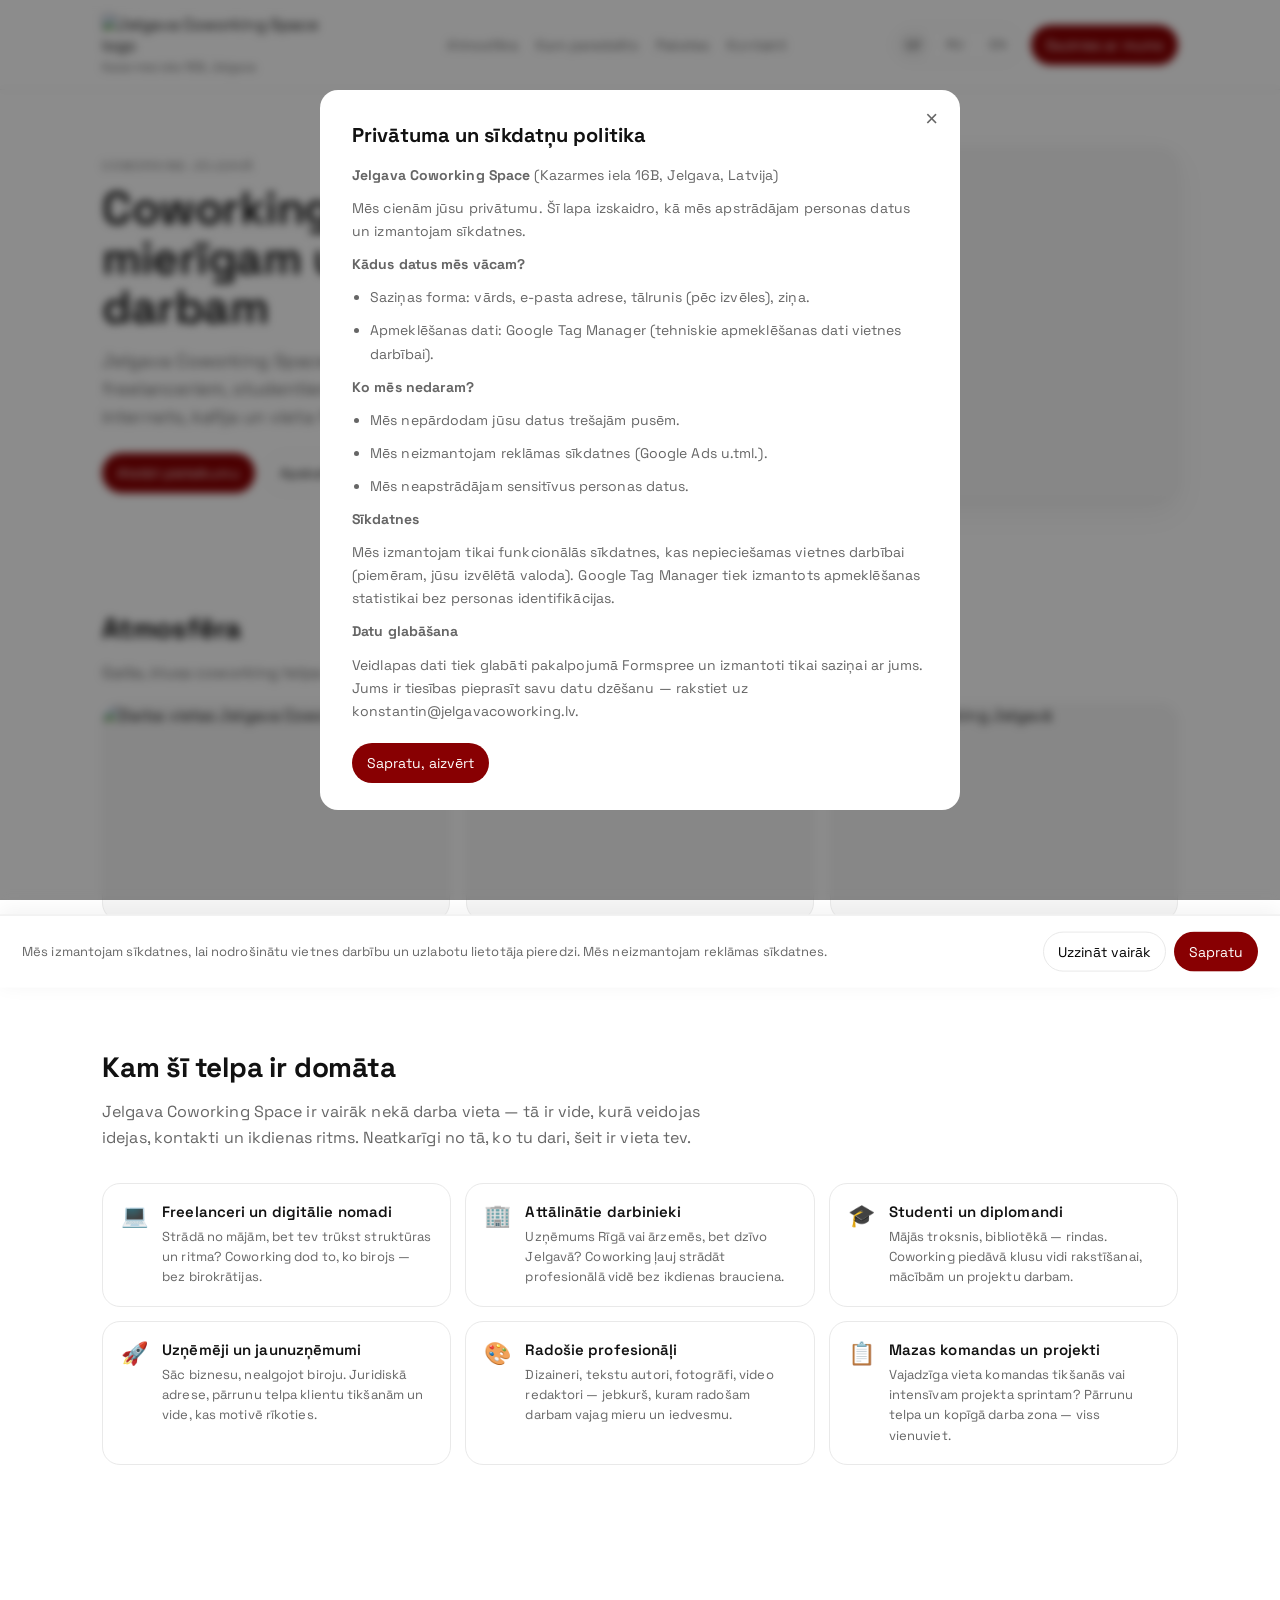
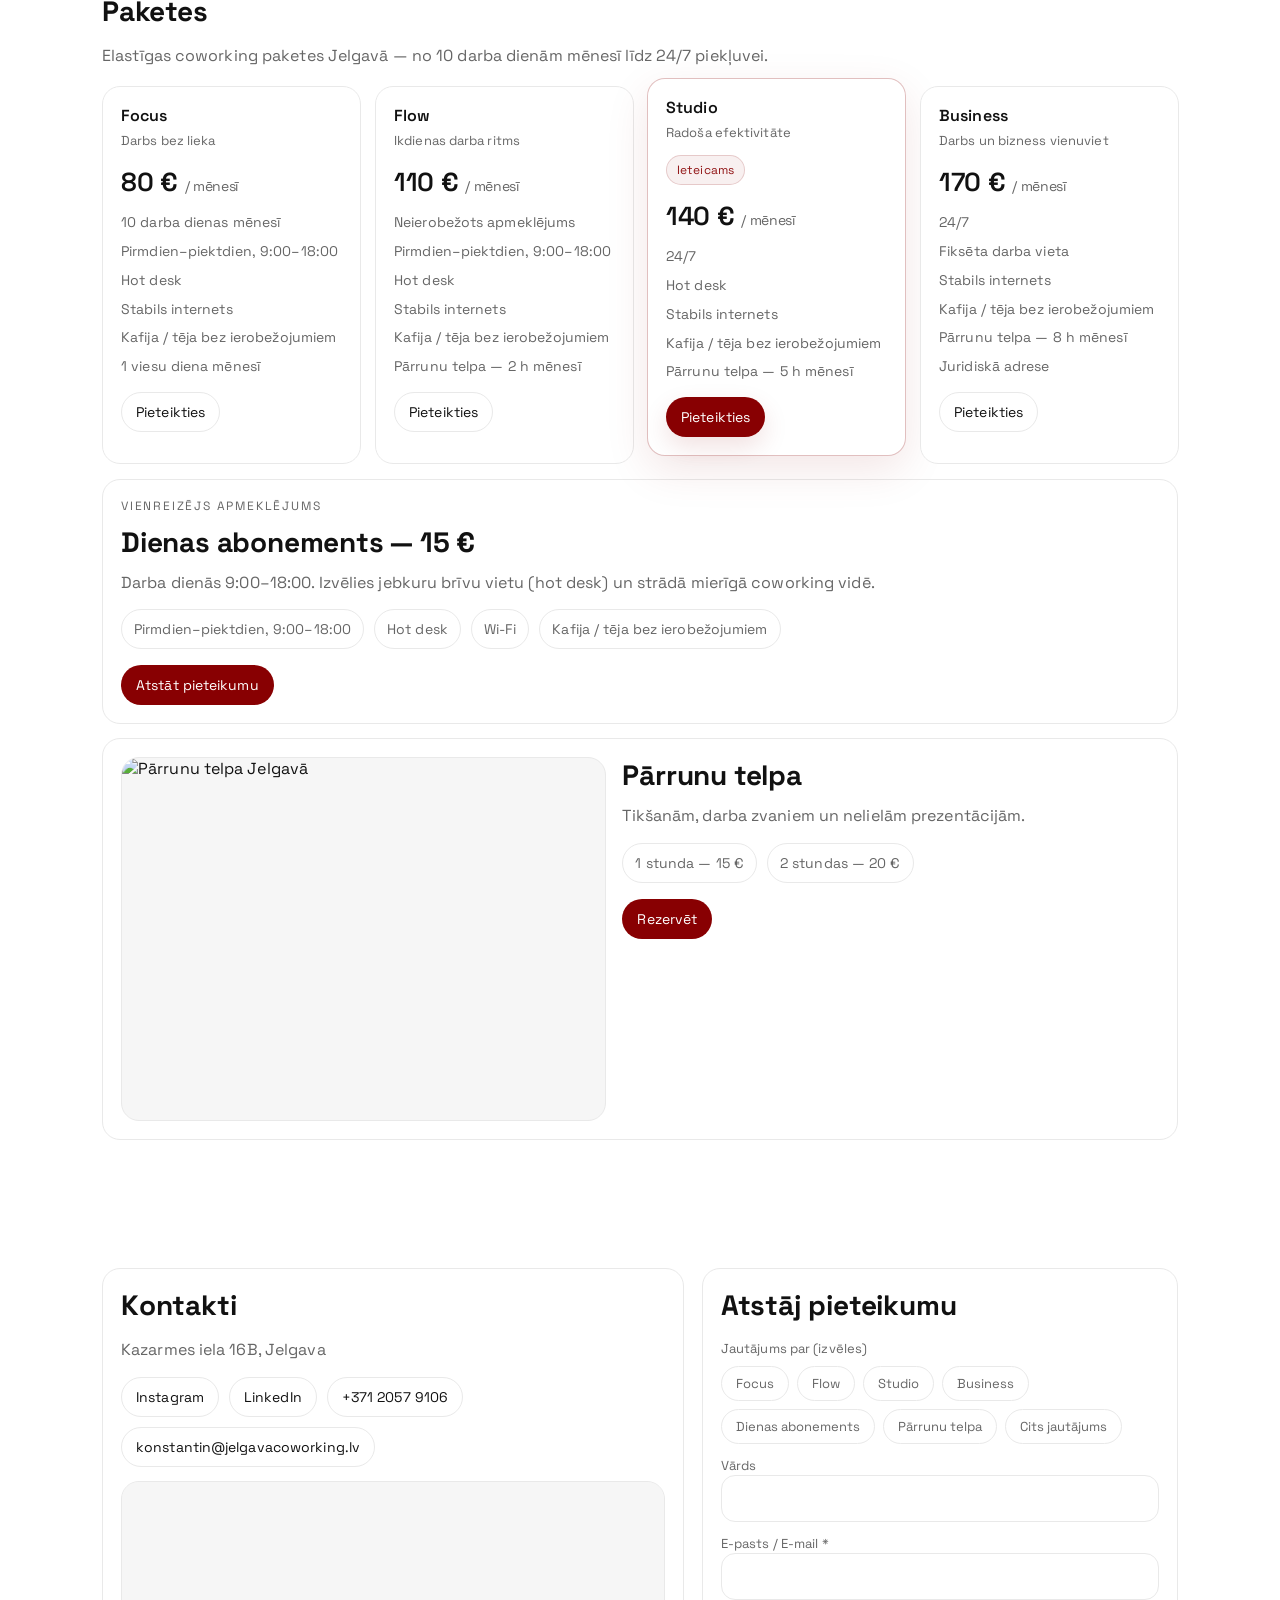
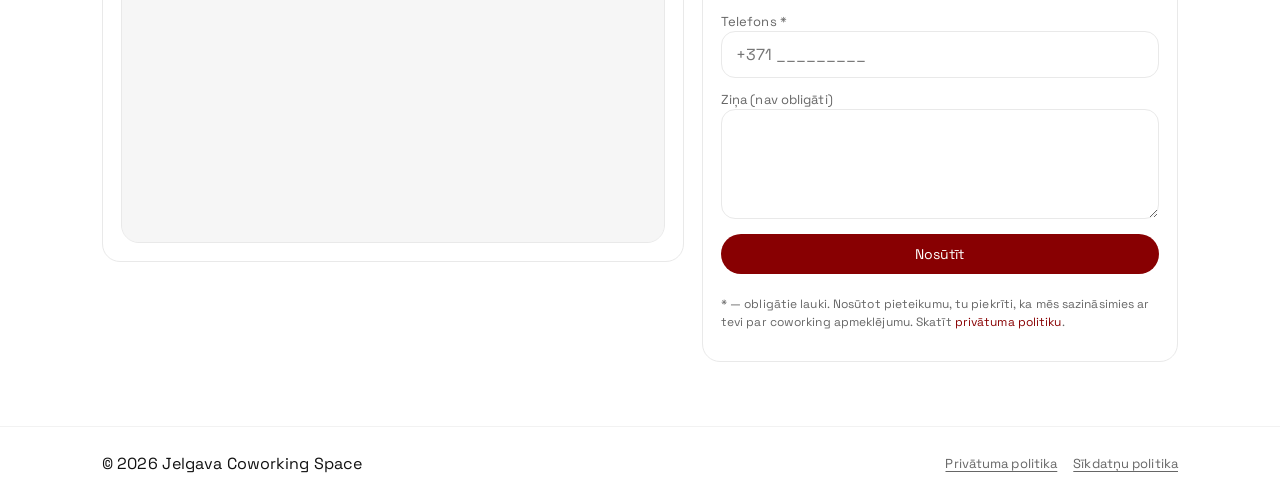
==== commit 2e109de4: "Multi lang change" ====
--- a/index.html
+++ b/index.html
@@ -1,13 +1,1224 @@
 <!doctype html>
 <html lang="lv">
-  <head>
-    <meta charset="utf-8" />
-    <meta http-equiv="refresh" content="0; url=https://jelgavacoworking.lv/lv/" />
-    <title>Redirecting…</title>
-    <link rel="canonical" href="https://jelgavacoworking.lv/lv/" />
-  </head>
-  <body>
-    <p>Redirecting to <a href="https://jelgavacoworking.lv/lv/">/lv/</a>…</p>
-    <script>location.replace("https://jelgavacoworking.lv/lv/");</script>
-  </body>
+<head>
+  <!-- Google Tag Manager -->
+  <script>(function(w,d,s,l,i){w[l]=w[l]||[];w[l].push({'gtm.start':
+  new Date().getTime(),event:'gtm.js'});var f=d.getElementsByTagName(s)[0],
+  j=d.createElement(s),dl=l!='dataLayer'?'&l='+l:'';j.async=true;j.src=
+  'https://www.googletagmanager.com/gtm.js?id='+i+dl;f.parentNode.insertBefore(j,f);
+  })(window,document,'script','dataLayer','GTM-TRZL9CP2');</script>
+  <!-- End Google Tag Manager -->
+
+  <meta charset="utf-8" />
+  <meta name="viewport" content="width=device-width, initial-scale=1" />
+
+  <title>Jelgava Coworking Space — coworking telpa Jelgavā | Kazarmes iela 16B</title>
+  <meta name="description" content="Jelgava Coworking Space — klusa coworking telpa Jelgavā (Kazarmes iela 16B) freelanceriem, studentiem un uzņēmējiem. Wi-Fi, kafija/tēja, hot desk, fiksēta darba vieta un pārrunu telpa." />
+
+  <link rel="canonical" href="https://jelgavacoworking.lv/" />
+  <link rel="alternate" hreflang="lv-LV" href="https://jelgavacoworking.lv/" />
+  <link rel="alternate" hreflang="ru-LV" href="https://jelgavacoworking.lv/" />
+  <link rel="alternate" hreflang="en" href="https://jelgavacoworking.lv/" />
+  <link rel="alternate" hreflang="x-default" href="https://jelgavacoworking.lv/" />
+
+  <!-- Open Graph -->
+  <meta property="og:type" content="website" />
+  <meta property="og:site_name" content="Jelgava Coworking Space" />
+  <meta property="og:title" content="Jelgava Coworking Space — coworking telpa Jelgavā | Kazarmes iela 16B" />
+  <meta property="og:description" content="Jelgava Coworking Space — klusa coworking telpa Jelgavā (Kazarmes iela 16B) freelanceriem, studentiem un uzņēmējiem." />
+  <meta property="og:url" content="https://jelgavacoworking.lv/" />
+  <meta property="og:image" content="https://ik.imagekit.io/coworker/Jelgava%20Coworking%20Space/conference%20room.png" />
+
+  <!-- Twitter Card -->
+  <meta name="twitter:card" content="summary_large_image" />
+  <meta name="twitter:title" content="Jelgava Coworking Space — coworking telpa Jelgavā" />
+  <meta name="twitter:image" content="https://ik.imagekit.io/coworker/Jelgava%20Coworking%20Space/conference%20room.png" />
+
+  <link rel="icon" href="/favicon.ico" sizes="any">
+  <link rel="icon" type="image/png" href="/favicon-256.png">
+  <link rel="apple-touch-icon" href="/favicon-256.png">
+
+  <!-- Fonts -->
+  <link rel="preconnect" href="https://fonts.googleapis.com">
+  <link rel="preconnect" href="https://fonts.gstatic.com" crossorigin>
+  <link href="https://fonts.googleapis.com/css2?family=Space+Grotesk:wght@300;400;500;600&display=swap" rel="stylesheet">
+
+  <!-- LocalBusiness schema -->
+  <script type="application/ld+json">
+  {
+    "@context": "https://schema.org",
+    "@type": "LocalBusiness",
+    "name": "Jelgava Coworking Space",
+    "url": "https://jelgavacoworking.lv/",
+    "image": "https://ik.imagekit.io/coworker/Jelgava%20Coworking%20Space/cowork%201.png",
+    "address": {
+      "@type": "PostalAddress",
+      "streetAddress": "Kazarmes iela 16B",
+      "addressLocality": "Jelgava",
+      "addressCountry": "LV"
+    },
+    "telephone": "+37120579106",
+    "sameAs": [
+      "https://instagram.com/jelgava.coworking/",
+      "https://www.linkedin.com/company/jelgava-coworking-space/"
+    ]
+  }
+  </script>
+
+  <style>
+    :root{
+      --bg:#ffffff;
+      --text:#111111;
+      --muted:#666666;
+      --border:#e9e9e9;
+      --card:#ffffff;
+      --accent:#880002;
+      --shadow: 0 10px 30px rgba(0,0,0,.06);
+      --radius: 18px;
+      --max: 1120px;
+    }
+    *{box-sizing:border-box}
+    html,body{height:100%}
+    html{ scroll-behavior:smooth; }
+    body{
+      margin:0;
+      font-family:"Space Grotesk", system-ui, -apple-system, Segoe UI, Roboto, Arial, sans-serif;
+      background:var(--bg);
+      color:var(--text);
+      letter-spacing: .1px;
+      overflow-x:hidden;
+      max-width:100%;
+    }
+    img{max-width:100%; height:auto; display:block}
+    a{color:inherit; text-decoration:none}
+    .wrap{max-width:var(--max); margin:0 auto; padding:0 22px; width:100%}
+
+    /* ── Header ── */
+    header{
+      position:sticky; top:0; z-index:50;
+      backdrop-filter:saturate(180%) blur(14px);
+      background:rgba(255,255,255,.72);
+      border-bottom:1px solid rgba(0,0,0,.05);
+    }
+    .topbar{
+      display:flex; align-items:center; justify-content:space-between;
+      gap:16px; padding:14px 0; flex-wrap:nowrap;
+    }
+    .brand{
+      display:flex; flex-direction:column; align-items:flex-start;
+      gap:6px; min-width:240px; flex:0 0 auto;
+    }
+    .brandlogo{height:40px; width:auto; border-radius:0}
+    .address{font-size:12px; color:var(--muted); line-height:1.25}
+    nav{display:flex; gap:18px; align-items:center; justify-content:center; flex:1;}
+    .navlink{ color: var(--muted); font-size:14px; white-space:nowrap; }
+    .navlink:hover{ color: var(--text); }
+    .actions{ display:flex; align-items:center; gap:10px; min-width:260px; justify-content:flex-end; flex:0 0 auto; }
+    .lang{display:flex; gap:6px; padding:4px; border:1px solid var(--border); border-radius:999px}
+    .chip{
+      font-size:12px; padding:7px 10px; border-radius:999px;
+      color:var(--muted); background:transparent; border:0; cursor:pointer;
+      transition: background .15s, color .15s;
+    }
+    .chip.active{ background:#f4f4f4; color:var(--text); font-weight:500; }
+    .btn{
+      display:inline-flex; align-items:center; justify-content:center; gap:10px;
+      padding:10px 14px; border-radius:999px; border:1px solid var(--border);
+      background:#fff; font-size:14px; cursor:pointer; white-space:nowrap;
+      font-family:inherit; max-width:100%;
+      transition: background-color .22s ease, color .22s ease, border-color .22s ease, box-shadow .22s ease;
+    }
+    .btn:hover{border-color:#d6d6d6}
+    .btn-primary{ background:var(--accent); color:#fff; border-color:transparent; }
+    .btn-primary:hover{filter:brightness(.96)}
+    @media (max-width: 900px){
+      .topbar{flex-wrap:wrap; gap:10px}
+      nav{display:none}
+      .brand{min-width:auto}
+      .actions{ width:100%; min-width:unset; justify-content:space-between; flex-wrap:wrap; }
+      .actions .btn-primary{ width:100%; }
+    }
+
+    /* ── Sections ── */
+    section{padding:64px 0}
+    section, #pieteikums { scroll-margin-top: 92px; }
+    .hero{padding:58px 0 44px}
+    .grid{display:grid; gap:26px}
+    .hero-grid{grid-template-columns: 1.1fr .9fr; align-items:center}
+    @media (max-width: 900px){ .hero-grid{grid-template-columns:1fr} }
+    h1{font-size:46px; line-height:1.08; margin:0 0 14px; font-weight:600; letter-spacing:-.5px}
+    p.lead{font-size:18px; line-height:1.55; color:var(--muted); margin:0 0 22px}
+    .hero-cta{display:flex; gap:10px; flex-wrap:wrap}
+    .photo{
+      width:100%; aspect-ratio: 4/3;
+      border-radius:var(--radius); background:#f6f6f6;
+      border:1px solid var(--border); overflow:hidden;
+      box-shadow:var(--shadow); position:relative;
+    }
+    .photo img{width:100%; height:100%; object-fit:cover}
+    .kicker{font-size:12px; color:var(--muted); text-transform:uppercase; letter-spacing:1.8px; margin-bottom:10px}
+    h2{font-size:28px; margin:0 0 14px; letter-spacing:-.2px}
+    .sub{color:var(--muted); line-height:1.6; margin:0}
+    .gallery{display:grid; grid-template-columns:repeat(3, 1fr); gap:16px}
+    .gallery .photo{aspect-ratio: 16/10; box-shadow:none}
+    @media (max-width: 900px){ .gallery{grid-template-columns:1fr} }
+    .two-col{grid-template-columns:1fr 1fr}
+    @media (max-width: 900px){ .two-col{grid-template-columns:1fr} }
+    .list{display:grid; gap:10px; margin-top:14px}
+    .bullet{display:flex; gap:10px; align-items:flex-start}
+    .dot{width:6px; height:6px; border-radius:999px; background:#cfcfcf; margin-top:9px}
+
+    /* ── Pricing ── */
+    .pricing-head{display:flex; align-items:flex-end; justify-content:space-between; gap:18px; flex-wrap:wrap}
+    .cards{display:grid; grid-template-columns:repeat(4,1fr); gap:14px; margin-top:18px}
+    @media (max-width: 1100px){ .cards{grid-template-columns:repeat(2,1fr)} }
+    @media (max-width: 650px){ .cards{grid-template-columns:1fr} }
+    .card{border:1px solid var(--border); border-radius:var(--radius); padding:18px; background:#fff}
+    .card .name{font-size:16px; font-weight:600}
+    .card .tag{font-size:13px; color:var(--muted); margin-top:6px; line-height:1.45}
+    .price{margin-top:14px; font-size:26px; font-weight:600; letter-spacing:-.3px}
+    .price small{font-size:14px; color:var(--muted); font-weight:400}
+    .card ul{list-style:none; padding:0; margin:14px 0 0; display:grid; gap:10px}
+    .card li{color:var(--muted); font-size:14px; line-height:1.35}
+    .card .card-cta{margin-top:16px}
+    .card.featured{ border-color: rgba(136,0,2,.25); box-shadow: 0 14px 44px rgba(136,0,2,.10); }
+    .badge{
+      display:inline-flex; align-items:center; gap:8px; padding:6px 10px; border-radius:999px;
+      background:rgba(136,0,2,.06); border:1px solid rgba(136,0,2,.16);
+      color:rgba(136,0,2,.92); font-size:12px; margin-top:12px
+    }
+    .card.is-active{ border-color: rgba(136,0,2,.25); box-shadow: 0 14px 44px rgba(136,0,2,.10); }
+    @media (hover: hover) and (pointer: fine){
+      .card:hover{ border-color: rgba(136,0,2,.25); box-shadow: 0 14px 44px rgba(136,0,2,.10); }
+    }
+    .cards .card{
+      transition: transform .22s cubic-bezier(.2,.8,.2,1), box-shadow .18s ease, border-color .18s ease;
+      will-change: transform;
+    }
+    @media (hover: hover) and (pointer: fine){ .cards .card:hover{ transform: translateY(-6px); } }
+    .cards .card.is-active{ transform: translateY(-6px); }
+    .cards .card.featured.is-active{ transform: translateY(-8px); }
+    #paketes .cards .card .card-cta .btn{
+      background:#fff; color:var(--text); border-color: var(--border); box-shadow: none;
+      transition: background-color .22s ease, color .22s ease, border-color .22s ease, box-shadow .22s ease, transform .22s ease;
+    }
+    @media (hover: hover) and (pointer: fine){
+      #paketes .cards .card:hover .card-cta .btn{ background: var(--accent); color:#fff; border-color: transparent; box-shadow: 0 10px 26px rgba(136,0,2,.12); }
+    }
+    #paketes .cards .card.is-active .card-cta .btn,
+    #paketes .cards .card:focus-within .card-cta .btn{ background: var(--accent); color:#fff; border-color: transparent; box-shadow: 0 10px 26px rgba(136,0,2,.12); }
+    #paketes .cards .card .card-cta .btn:active{ transform: translateY(1px); }
+    @media (prefers-reduced-motion: reduce){
+      .cards .card{ transition: none; transform: none !important; }
+      #paketes .cards .card .card-cta .btn{ transition: none; }
+    }
+
+    /* ── Panels ── */
+    .panel{border:1px solid var(--border); border-radius:var(--radius); padding:18px; background:#fff}
+    .row{display:flex; gap:10px; flex-wrap:wrap; margin-top:14px}
+    .pill{border:1px solid var(--border); border-radius:999px; padding:10px 12px; color:var(--muted); font-size:14px}
+    .meeting{ display:grid; grid-template-columns: .95fr 1.05fr; gap:16px; align-items:stretch; }
+    .meeting-photos .photo{ aspect-ratio: 4/3; box-shadow:none; }
+    @media (max-width: 900px){ .meeting{grid-template-columns:1fr} }
+    .contact{display:grid; grid-template-columns:1.1fr .9fr; gap:18px; align-items:start}
+    @media (max-width: 900px){ .contact{grid-template-columns:1fr} }
+
+    /* ── Form ── */
+    form{display:grid; gap:10px}
+    label{font-size:13px; color:var(--muted)}
+    input, textarea{
+      width:100%; padding:12px 14px; border-radius:14px;
+      border:1px solid var(--border); font: inherit; outline:none; background:#fff;
+    }
+    input:focus, textarea:focus{border-color:#d2d2d2; box-shadow:0 0 0 4px rgba(0,0,0,.03)}
+    textarea{min-height:110px; resize:vertical}
+    .fine{font-size:12px; color:var(--muted); line-height:1.45}
+
+    /* ── Map ── */
+    .map{ margin-top:14px; border:1px solid var(--border); border-radius: var(--radius); overflow:hidden; background:#f6f6f6; position:relative; min-height: 320px; }
+    .map iframe{ width:100%; height: 360px; border:0; display:block; background:#f6f6f6; }
+
+    /* ── Footer ── */
+    footer{padding:26px 0; border-top:1px solid rgba(0,0,0,.05)}
+    .footer-inner{display:flex; align-items:center; justify-content:space-between; gap:12px; flex-wrap:wrap}
+    .footer-links{display:flex; gap:16px; flex-wrap:wrap}
+    .footer-links a{font-size:13px; color:var(--muted); text-decoration:underline; text-underline-offset:3px;}
+    .footer-links a:hover{color:var(--text)}
+
+    /* ── Mobile polish ── */
+    @media (max-width: 650px){
+      section{padding:46px 0}
+      .hero{padding:44px 0 34px}
+      h1{ font-size:32px; line-height:1.12; letter-spacing:-.3px; margin-bottom:12px; }
+      p.lead{ font-size:16px; line-height:1.55; margin-bottom:18px; }
+      .wrap{padding:0 18px}
+    }
+
+    /* ── Cookie Banner ── */
+    #cookie-banner{
+      position:fixed; bottom:0; left:0; right:0; z-index:200;
+      background:#fff; border-top:1px solid var(--border);
+      padding:16px 22px; display:flex; align-items:center;
+      gap:14px; flex-wrap:wrap; box-shadow:0 -4px 20px rgba(0,0,0,.06);
+      transform: translateY(0); transition: transform .3s ease;
+    }
+    #cookie-banner.hidden{ transform: translateY(120%); pointer-events:none; }
+    #cookie-banner p{ margin:0; font-size:13px; color:var(--muted); flex:1; min-width:200px; line-height:1.5; }
+    #cookie-banner .cb-actions{ display:flex; gap:8px; flex-shrink:0; }
+
+    /* ── Privacy Modal ── */
+    .modal-overlay{
+      position:fixed; inset:0; z-index:300;
+      background:rgba(0,0,0,.45); backdrop-filter:blur(4px);
+      display:flex; align-items:center; justify-content:center;
+      opacity:0; pointer-events:none; transition: opacity .25s;
+    }
+    .modal-overlay.open{ opacity:1; pointer-events:all; }
+    .modal-box{
+      background:#fff; border-radius:var(--radius); padding:32px;
+      max-width:640px; width:calc(100% - 40px); max-height:80vh;
+      overflow-y:auto; position:relative;
+    }
+    .modal-box h3{ margin:0 0 16px; font-size:20px; }
+    .modal-box p,.modal-box li{ font-size:14px; color:var(--muted); line-height:1.65; margin:0 0 10px; }
+    .modal-box ul{ padding-left:18px; margin:0 0 10px; }
+    .modal-close{
+      position:absolute; top:14px; right:14px;
+      background:none; border:none; font-size:22px; cursor:pointer;
+      color:var(--muted); line-height:1; padding:4px 8px; border-radius:8px;
+    }
+    .modal-close:hover{ background:#f4f4f4; }
+
+    /* ── Kam grid ── */
+    .kam-grid{
+      display:grid;
+      grid-template-columns: repeat(3, 1fr);
+      gap:14px;
+    }
+    @media (max-width:900px){ .kam-grid{ grid-template-columns: repeat(2,1fr); } }
+    @media (max-width:580px){ .kam-grid{ grid-template-columns: 1fr; } }
+
+    .kam-card{
+      border:1px solid var(--border);
+      border-radius:var(--radius);
+      padding:18px;
+      background:#fff;
+      display:flex;
+      gap:14px;
+      align-items:flex-start;
+      transition: border-color .18s, box-shadow .18s, transform .22s cubic-bezier(.2,.8,.2,1);
+    }
+    @media (hover: hover) and (pointer: fine){
+      .kam-card:hover{
+        border-color: rgba(136,0,2,.2);
+        box-shadow: 0 10px 30px rgba(136,0,2,.07);
+        transform: translateY(-4px);
+      }
+    }
+    .kam-icon{
+      font-size:22px;
+      line-height:1;
+      flex-shrink:0;
+      margin-top:2px;
+    }
+    .kam-card-body{ display:flex; flex-direction:column; gap:6px; }
+    .kam-title{ font-size:15px; font-weight:600; line-height:1.3; }
+    .kam-desc{ font-size:13px; color:var(--muted); line-height:1.55; }
+
+    /* ── Topic tag selector ── */
+    .topic-tags{
+      display:flex; flex-wrap:wrap; gap:8px; margin-top:8px;
+    }
+    .topic-tag{
+      font-family:inherit; font-size:13px;
+      padding:8px 14px; border-radius:999px;
+      border:1px solid var(--border); background:#fff;
+      color:var(--muted); cursor:pointer;
+      transition: background .18s, color .18s, border-color .18s, box-shadow .18s;
+      white-space:nowrap;
+    }
+    .topic-tag:hover{
+      border-color:#d0d0d0; color:var(--text);
+    }
+    .topic-tag.selected{
+      background:var(--accent); color:#fff;
+      border-color:transparent;
+      box-shadow: 0 4px 14px rgba(136,0,2,.18);
+    }
+
+    /* ── Language transition ── */
+    [data-lang]{ display:none; }
+    [data-lang].lang-visible{ display:block; }
+    span[data-lang]{ display:none; }
+    span[data-lang].lang-visible{ display:inline; }
+  </style>
+</head>
+
+<body>
+  <!-- Google Tag Manager (noscript) -->
+  <noscript><iframe src="https://www.googletagmanager.com/ns.html?id=GTM-TRZL9CP2"
+  height="0" width="0" style="display:none;visibility:hidden"></iframe></noscript>
+
+  <!-- ══════════════════════════════════════
+       HEADER
+  ══════════════════════════════════════ -->
+  <header>
+    <div class="wrap">
+      <div class="topbar">
+        <a class="brand" href="#top">
+          <img
+            class="brandlogo"
+            src="https://ik.imagekit.io/coworker/Jelgava%20Coworking%20Space/Jelgava_Coworking_Space_Red.png"
+            alt="Jelgava Coworking Space logo"
+            width="220" height="40" decoding="async"
+          />
+          <div class="address">Kazarmes iela 16B, Jelgava</div>
+        </a>
+
+        <nav aria-label="Primary">
+          <a class="navlink" href="#atmosfera"><span data-lang="lv" class="lang-visible">Atmosfēra</span><span data-lang="ru">Атмосфера</span><span data-lang="en">Atmosphere</span></a>
+          <a class="navlink" href="#kam"><span data-lang="lv" class="lang-visible">Kam paredzēts</span><span data-lang="ru">Для кого</span><span data-lang="en">Who it's for</span></a>
+          <a class="navlink" href="#paketes"><span data-lang="lv" class="lang-visible">Paketes</span><span data-lang="ru">Пакеты</span><span data-lang="en">Packages</span></a>
+          <a class="navlink" href="#kontakti"><span data-lang="lv" class="lang-visible">Kontakti</span><span data-lang="ru">Контакты</span><span data-lang="en">Contacts</span></a>
+        </nav>
+
+        <div class="actions">
+          <div class="lang" role="navigation" aria-label="Language">
+            <button class="chip active" data-switch-lang="lv">LV</button>
+            <button class="chip" data-switch-lang="ru">RU</button>
+            <button class="chip" data-switch-lang="en">EN</button>
+          </div>
+          <a class="btn btn-primary" href="#pieteikums">
+            <span data-lang="lv" class="lang-visible">Sazinies ar mums</span>
+            <span data-lang="ru">Связаться</span>
+            <span data-lang="en">Get in touch</span>
+          </a>
+        </div>
+      </div>
+    </div>
+  </header>
+
+  <main id="top">
+
+    <!-- ══════════════════════════════════════
+         HERO
+    ══════════════════════════════════════ -->
+    <section class="hero">
+      <div class="wrap">
+        <div class="grid hero-grid">
+          <div>
+            <div class="kicker">
+              <span data-lang="lv" class="lang-visible">Coworking Jelgavā</span>
+              <span data-lang="ru">Коворкинг в Елгаве</span>
+              <span data-lang="en">Coworking in Jelgava</span>
+            </div>
+
+            <h1>
+              <span data-lang="lv" class="lang-visible">Coworking telpa Jelgavā mierīgam un produktīvam darbam</span>
+              <span data-lang="ru">Коворкинг-пространство в Елгаве для спокойной и продуктивной работы</span>
+              <span data-lang="en">A coworking space in Jelgava for calm and productive work</span>
+            </h1>
+
+            <p class="lead">
+              <span data-lang="lv" class="lang-visible">Jelgava Coworking Space — klusa coworking telpa Jelgavā freelanceriem, studentiem un uzņēmējiem. Ērta darba vide, stabils internets, kafija un vieta fokusam.</span>
+              <span data-lang="ru">Jelgava Coworking Space — тихое рабочее пространство в Елгаве для фрилансеров, студентов и предпринимателей. Комфортная среда, стабильный интернет, кофе и место для фокуса.</span>
+              <span data-lang="en">Jelgava Coworking Space — a quiet workspace in Jelgava for freelancers, students, and entrepreneurs. Comfortable environment, reliable internet, coffee, and a place to focus.</span>
+            </p>
+
+            <div class="hero-cta">
+              <a class="btn btn-primary" href="#pieteikums">
+                <span data-lang="lv" class="lang-visible">Atstāt pieteikumu</span>
+                <span data-lang="ru">Оставить заявку</span>
+                <span data-lang="en">Submit a request</span>
+              </a>
+              <a class="btn" href="#paketes">
+                <span data-lang="lv" class="lang-visible">Apskatīt paketes</span>
+                <span data-lang="ru">Посмотреть пакеты</span>
+                <span data-lang="en">View packages</span>
+              </a>
+            </div>
+          </div>
+
+          <div class="photo" aria-label="Hero photo">
+            <img
+              src="https://ik.imagekit.io/coworker/Jelgava%20Coworking%20Space/cowork%201.png"
+              alt="Coworking telpa Jelgavā"
+              fetchpriority="high" decoding="async"
+            />
+          </div>
+        </div>
+      </div>
+    </section>
+
+    <!-- ══════════════════════════════════════
+         ATMOSPHERE
+    ══════════════════════════════════════ -->
+    <section id="atmosfera">
+      <div class="wrap">
+        <div class="pricing-head">
+          <div>
+            <h2>
+              <span data-lang="lv" class="lang-visible">Atmosfēra</span>
+              <span data-lang="ru">Атмосфера</span>
+              <span data-lang="en">Atmosphere</span>
+            </h2>
+            <p class="sub">
+              <span data-lang="lv" class="lang-visible">Gaiša, klusa coworking telpa Jelgavā darbam, fokusam un mierīgam ritmam.</span>
+              <span data-lang="ru">Светлое, тихое коворкинг-пространство в Елгаве для работы, фокуса и спокойного ритма.</span>
+              <span data-lang="en">A bright, quiet coworking space in Jelgava for work, focus, and calm rhythm.</span>
+            </p>
+          </div>
+        </div>
+
+        <div class="gallery" style="margin-top:18px">
+          <div class="photo">
+            <img
+              src="https://ik.imagekit.io/coworker/Jelgava%20Coworking%20Space/Cowork%204.png"
+              alt="Darba vietas Jelgava Coworking"
+              loading="lazy" decoding="async"
+            />
+          </div>
+          <div class="photo">
+            <img
+              src="https://ik.imagekit.io/coworker/Jelgava%20Coworking%20Space/Cowork%202.png"
+              alt="Coworking telpa Jelgavā"
+              loading="lazy" decoding="async"
+            />
+          </div>
+          <div class="photo">
+            <img
+              src="https://ik.imagekit.io/coworker/Jelgava%20Coworking%20Space/Cowork%203.png"
+              alt="Klusais coworking Jelgavā"
+              loading="lazy" decoding="async"
+            />
+          </div>
+        </div>
+      </div>
+    </section>
+
+    <!-- ══════════════════════════════════════
+         WHO IT'S FOR
+    ══════════════════════════════════════ -->
+    <section id="kam">
+      <div class="wrap">
+
+        <div style="margin-bottom:32px">
+          <h2>
+            <span data-lang="lv" class="lang-visible">Kam šī telpa ir domāta</span>
+            <span data-lang="ru">Для кого это пространство</span>
+            <span data-lang="en">Who this space is for</span>
+          </h2>
+          <p class="sub" style="max-width:640px">
+            <span data-lang="lv" class="lang-visible">Jelgava Coworking Space ir vairāk nekā darba vieta — tā ir vide, kurā veidojas idejas, kontakti un ikdienas ritms. Neatkarīgi no tā, ko tu dari, šeit ir vieta tev.</span>
+            <span data-lang="ru">Jelgava Coworking Space — это больше, чем рабочее место. Это среда, где рождаются идеи, завязываются контакты и формируется ежедневный ритм. Чем бы вы ни занимались — здесь есть место для вас.</span>
+            <span data-lang="en">Jelgava Coworking Space is more than a desk. It's an environment where ideas take shape, connections form, and a daily rhythm develops. Whatever you do — there's a place here for you.</span>
+          </p>
+        </div>
+
+        <div class="kam-grid">
+
+          <div class="kam-card">
+            <div class="kam-icon">💻</div>
+            <div class="kam-card-body">
+              <div class="kam-title">
+                <span data-lang="lv" class="lang-visible">Freelanceri un digitālie nomadi</span>
+                <span data-lang="ru">Фрилансеры и цифровые кочевники</span>
+                <span data-lang="en">Freelancers & digital nomads</span>
+              </div>
+              <div class="kam-desc">
+                <span data-lang="lv" class="lang-visible">Strādā no mājām, bet tev trūkst struktūras un ritma? Coworking dod to, ko birojs — bez birokrātijas.</span>
+                <span data-lang="ru">Работаешь из дома, но не хватает структуры и ритма? Коворкинг даёт всё, что нужно офису — без бюрократии.</span>
+                <span data-lang="en">Working from home but missing structure and rhythm? Coworking gives you everything an office does — without the bureaucracy.</span>
+              </div>
+            </div>
+          </div>
+
+          <div class="kam-card">
+            <div class="kam-icon">🏢</div>
+            <div class="kam-card-body">
+              <div class="kam-title">
+                <span data-lang="lv" class="lang-visible">Attālinātie darbinieki</span>
+                <span data-lang="ru">Удалённые сотрудники</span>
+                <span data-lang="en">Remote employees</span>
+              </div>
+              <div class="kam-desc">
+                <span data-lang="lv" class="lang-visible">Uzņēmums Rīgā vai ārzemēs, bet dzīvo Jelgavā? Coworking ļauj strādāt profesionālā vidē bez ikdienas brauciena.</span>
+                <span data-lang="ru">Компания в Риге или за рубежом, но живёте в Елгаве? Коворкинг позволяет работать в профессиональной среде без ежедневных поездок.</span>
+                <span data-lang="en">Company in Riga or abroad but living in Jelgava? Coworking lets you work in a professional environment without the daily commute.</span>
+              </div>
+            </div>
+          </div>
+
+          <div class="kam-card">
+            <div class="kam-icon">🎓</div>
+            <div class="kam-card-body">
+              <div class="kam-title">
+                <span data-lang="lv" class="lang-visible">Studenti un diplomandi</span>
+                <span data-lang="ru">Студенты и дипломники</span>
+                <span data-lang="en">Students & graduates</span>
+              </div>
+              <div class="kam-desc">
+                <span data-lang="lv" class="lang-visible">Mājās troksnis, bibliotēkā — rindas. Coworking piedāvā klusu vidi rakstīšanai, mācībām un projektu darbam.</span>
+                <span data-lang="ru">Дома шумно, в библиотеке очереди. Коворкинг предлагает тихую среду для написания работ, учёбы и проектной деятельности.</span>
+                <span data-lang="en">Too noisy at home, queues at the library. Coworking offers a quiet space for writing, studying, and project work.</span>
+              </div>
+            </div>
+          </div>
+
+          <div class="kam-card">
+            <div class="kam-icon">🚀</div>
+            <div class="kam-card-body">
+              <div class="kam-title">
+                <span data-lang="lv" class="lang-visible">Uzņēmēji un jaunuzņēmumi</span>
+                <span data-lang="ru">Предприниматели и стартапы</span>
+                <span data-lang="en">Entrepreneurs & startups</span>
+              </div>
+              <div class="kam-desc">
+                <span data-lang="lv" class="lang-visible">Sāc biznesu, nealgojot biroju. Juridiskā adrese, pārrunu telpa klientu tikšanām un vide, kas motivē rīkoties.</span>
+                <span data-lang="ru">Начни бизнес без аренды офиса. Юридический адрес, переговорная для встреч с клиентами и среда, которая мотивирует действовать.</span>
+                <span data-lang="en">Start a business without renting an office. Legal address, a meeting room for client calls, and an environment that keeps you moving.</span>
+              </div>
+            </div>
+          </div>
+
+          <div class="kam-card">
+            <div class="kam-icon">🎨</div>
+            <div class="kam-card-body">
+              <div class="kam-title">
+                <span data-lang="lv" class="lang-visible">Radošie profesionāļi</span>
+                <span data-lang="ru">Творческие профессионалы</span>
+                <span data-lang="en">Creative professionals</span>
+              </div>
+              <div class="kam-desc">
+                <span data-lang="lv" class="lang-visible">Dizaineri, tekstu autori, fotogrāfi, video redaktori — jebkurš, kuram radošam darbam vajag mieru un iedvesmu.</span>
+                <span data-lang="ru">Дизайнеры, копирайтеры, фотографы, видеоредакторы — все, кому для творческой работы нужны тишина и вдохновение.</span>
+                <span data-lang="en">Designers, copywriters, photographers, video editors — anyone who needs calm and inspiration for creative work.</span>
+              </div>
+            </div>
+          </div>
+
+          <div class="kam-card">
+            <div class="kam-icon">📋</div>
+            <div class="kam-card-body">
+              <div class="kam-title">
+                <span data-lang="lv" class="lang-visible">Mazas komandas un projekti</span>
+                <span data-lang="ru">Небольшие команды и проекты</span>
+                <span data-lang="en">Small teams & project work</span>
+              </div>
+              <div class="kam-desc">
+                <span data-lang="lv" class="lang-visible">Vajadzīga vieta komandas tikšanās vai intensīvam projekta sprintam? Pārrunu telpa un kopīgā darba zona — viss vienuviet.</span>
+                <span data-lang="ru">Нужно место для встречи команды или интенсивного проектного спринта? Переговорная и общая рабочая зона — всё в одном месте.</span>
+                <span data-lang="en">Need a place for a team meeting or an intense project sprint? A meeting room and shared workspace — all in one place.</span>
+              </div>
+            </div>
+          </div>
+
+        </div>
+      </div>
+    </section>
+
+    <!-- ══════════════════════════════════════
+         PRICING
+    ══════════════════════════════════════ -->
+    <section id="paketes">
+      <div class="wrap">
+        <div class="pricing-head">
+          <div>
+            <h2>
+              <span data-lang="lv" class="lang-visible">Paketes</span>
+              <span data-lang="ru">Пакеты</span>
+              <span data-lang="en">Packages</span>
+            </h2>
+            <p class="sub">
+              <span data-lang="lv" class="lang-visible">Elastīgas coworking paketes Jelgavā — no 10 darba dienām mēnesī līdz 24/7 piekļuvei.</span>
+              <span data-lang="ru">Гибкие пакеты коворкинга в Елгаве — от 10 рабочих дней в месяц до доступа 24/7.</span>
+              <span data-lang="en">Flexible coworking packages in Jelgava — from 10 workdays a month to 24/7 access.</span>
+            </p>
+          </div>
+        </div>
+
+        <div class="cards">
+
+          <!-- Focus -->
+          <div class="card">
+            <div class="name">Focus</div>
+            <div class="tag">
+              <span data-lang="lv" class="lang-visible">Darbs bez lieka</span>
+              <span data-lang="ru">Работа без лишнего</span>
+              <span data-lang="en">Work without the extras</span>
+            </div>
+            <div class="price">80 € <small>/ <span data-lang="lv" class="lang-visible">mēnesī</span><span data-lang="ru">мес.</span><span data-lang="en">mo.</span></small></div>
+            <ul>
+              <li><span data-lang="lv" class="lang-visible">10 darba dienas mēnesī</span><span data-lang="ru">10 рабочих дней в месяц</span><span data-lang="en">10 workdays per month</span></li>
+              <li><span data-lang="lv" class="lang-visible">Pirmdien–piektdien, 9:00–18:00</span><span data-lang="ru">Пн–Пт, 9:00–18:00</span><span data-lang="en">Mon–Fri, 9:00–18:00</span></li>
+              <li>Hot desk</li>
+              <li><span data-lang="lv" class="lang-visible">Stabils internets</span><span data-lang="ru">Стабильный интернет</span><span data-lang="en">Reliable internet</span></li>
+              <li><span data-lang="lv" class="lang-visible">Kafija / tēja bez ierobežojumiem</span><span data-lang="ru">Кофе / чай без ограничений</span><span data-lang="en">Unlimited coffee / tea</span></li>
+              <li><span data-lang="lv" class="lang-visible">1 viesu diena mēnesī</span><span data-lang="ru">1 гостевой день в месяц</span><span data-lang="en">1 guest day per month</span></li>
+            </ul>
+            <div class="card-cta">
+              <a class="btn" href="#pieteikums" data-topic="Focus"><span data-lang="lv" class="lang-visible">Pieteikties</span><span data-lang="ru">Записаться</span><span data-lang="en">Apply</span></a>
+            </div>
+          </div>
+
+          <!-- Flow -->
+          <div class="card">
+            <div class="name">Flow</div>
+            <div class="tag">
+              <span data-lang="lv" class="lang-visible">Ikdienas darba ritms</span>
+              <span data-lang="ru">Повседневный рабочий ритм</span>
+              <span data-lang="en">Everyday work rhythm</span>
+            </div>
+            <div class="price">110 € <small>/ <span data-lang="lv" class="lang-visible">mēnesī</span><span data-lang="ru">мес.</span><span data-lang="en">mo.</span></small></div>
+            <ul>
+              <li><span data-lang="lv" class="lang-visible">Neierobežots apmeklējums</span><span data-lang="ru">Неограниченное посещение</span><span data-lang="en">Unlimited access</span></li>
+              <li><span data-lang="lv" class="lang-visible">Pirmdien–piektdien, 9:00–18:00</span><span data-lang="ru">Пн–Пт, 9:00–18:00</span><span data-lang="en">Mon–Fri, 9:00–18:00</span></li>
+              <li>Hot desk</li>
+              <li><span data-lang="lv" class="lang-visible">Stabils internets</span><span data-lang="ru">Стабильный интернет</span><span data-lang="en">Reliable internet</span></li>
+              <li><span data-lang="lv" class="lang-visible">Kafija / tēja bez ierobežojumiem</span><span data-lang="ru">Кофе / чай без ограничений</span><span data-lang="en">Unlimited coffee / tea</span></li>
+              <li><span data-lang="lv" class="lang-visible">Pārrunu telpa — 2 h mēnesī</span><span data-lang="ru">Переговорная — 2 ч в месяц</span><span data-lang="en">Meeting room — 2 h/mo</span></li>
+            </ul>
+            <div class="card-cta">
+              <a class="btn" href="#pieteikums" data-topic="Flow"><span data-lang="lv" class="lang-visible">Pieteikties</span><span data-lang="ru">Записаться</span><span data-lang="en">Apply</span></a>
+            </div>
+          </div>
+
+          <!-- Studio -->
+          <div class="card featured is-active" data-default-card>
+            <div class="name">Studio</div>
+            <div class="tag">
+              <span data-lang="lv" class="lang-visible">Radoša efektivitāte</span>
+              <span data-lang="ru">Творческая эффективность</span>
+              <span data-lang="en">Creative efficiency</span>
+            </div>
+            <div class="badge">
+              <span data-lang="lv" class="lang-visible">Ieteicams</span>
+              <span data-lang="ru">Рекомендуем</span>
+              <span data-lang="en">Recommended</span>
+            </div>
+            <div class="price">140 € <small>/ <span data-lang="lv" class="lang-visible">mēnesī</span><span data-lang="ru">мес.</span><span data-lang="en">mo.</span></small></div>
+            <ul>
+              <li>24/7</li>
+              <li>Hot desk</li>
+              <li><span data-lang="lv" class="lang-visible">Stabils internets</span><span data-lang="ru">Стабильный интернет</span><span data-lang="en">Reliable internet</span></li>
+              <li><span data-lang="lv" class="lang-visible">Kafija / tēja bez ierobežojumiem</span><span data-lang="ru">Кофе / чай без ограничений</span><span data-lang="en">Unlimited coffee / tea</span></li>
+              <li><span data-lang="lv" class="lang-visible">Pārrunu telpa — 5 h mēnesī</span><span data-lang="ru">Переговорная — 5 ч в месяц</span><span data-lang="en">Meeting room — 5 h/mo</span></li>
+            </ul>
+            <div class="card-cta">
+              <a class="btn btn-primary" href="#pieteikums" data-topic="Studio"><span data-lang="lv" class="lang-visible">Pieteikties</span><span data-lang="ru">Записаться</span><span data-lang="en">Apply</span></a>
+            </div>
+          </div>
+
+          <!-- Business -->
+          <div class="card">
+            <div class="name">Business</div>
+            <div class="tag">
+              <span data-lang="lv" class="lang-visible">Darbs un bizness vienuviet</span>
+              <span data-lang="ru">Работа и бизнес в одном месте</span>
+              <span data-lang="en">Work and business in one place</span>
+            </div>
+            <div class="price">170 € <small>/ <span data-lang="lv" class="lang-visible">mēnesī</span><span data-lang="ru">мес.</span><span data-lang="en">mo.</span></small></div>
+            <ul>
+              <li>24/7</li>
+              <li><span data-lang="lv" class="lang-visible">Fiksēta darba vieta</span><span data-lang="ru">Фиксированное рабочее место</span><span data-lang="en">Fixed desk</span></li>
+              <li><span data-lang="lv" class="lang-visible">Stabils internets</span><span data-lang="ru">Стабильный интернет</span><span data-lang="en">Reliable internet</span></li>
+              <li><span data-lang="lv" class="lang-visible">Kafija / tēja bez ierobežojumiem</span><span data-lang="ru">Кофе / чай без ограничений</span><span data-lang="en">Unlimited coffee / tea</span></li>
+              <li><span data-lang="lv" class="lang-visible">Pārrunu telpa — 8 h mēnesī</span><span data-lang="ru">Переговорная — 8 ч в месяц</span><span data-lang="en">Meeting room — 8 h/mo</span></li>
+              <li><span data-lang="lv" class="lang-visible">Juridiskā adrese</span><span data-lang="ru">Юридический адрес</span><span data-lang="en">Legal address</span></li>
+            </ul>
+            <div class="card-cta">
+              <a class="btn" href="#pieteikums" data-topic="Business"><span data-lang="lv" class="lang-visible">Pieteikties</span><span data-lang="ru">Записаться</span><span data-lang="en">Apply</span></a>
+            </div>
+          </div>
+        </div>
+
+        <!-- DAY PASS -->
+        <div class="panel" style="margin-top:14px">
+          <div class="kicker">
+            <span data-lang="lv" class="lang-visible">Vienreizējs apmeklējums</span>
+            <span data-lang="ru">Разовое посещение</span>
+            <span data-lang="en">Day pass</span>
+          </div>
+          <div class="pricing-head" style="margin-top:6px">
+            <div>
+              <h2 style="margin:0 0 10px">
+                <span data-lang="lv" class="lang-visible">Dienas abonements — 15 €</span>
+                <span data-lang="ru">Дневной абонемент — 15 €</span>
+                <span data-lang="en">Day pass — 15 €</span>
+              </h2>
+              <p class="sub">
+                <span data-lang="lv" class="lang-visible">Darba dienās 9:00–18:00. Izvēlies jebkuru brīvu vietu (hot desk) un strādā mierīgā coworking vidē.</span>
+                <span data-lang="ru">В рабочие дни 9:00–18:00. Выберите любое свободное место (hot desk) и работайте в спокойной коворкинг-среде.</span>
+                <span data-lang="en">Weekdays 9:00–18:00. Choose any available spot (hot desk) and work in a calm coworking environment.</span>
+              </p>
+            </div>
+          </div>
+
+          <div class="row">
+            <div class="pill"><span data-lang="lv" class="lang-visible">Pirmdien–piektdien, 9:00–18:00</span><span data-lang="ru">Пн–Пт, 9:00–18:00</span><span data-lang="en">Mon–Fri, 9:00–18:00</span></div>
+            <div class="pill">Hot desk</div>
+            <div class="pill">Wi-Fi</div>
+            <div class="pill"><span data-lang="lv" class="lang-visible">Kafija / tēja bez ierobežojumiem</span><span data-lang="ru">Кофе / чай без ограничений</span><span data-lang="en">Unlimited coffee / tea</span></div>
+          </div>
+          <div class="row" style="margin-top:16px">
+            <a class="btn btn-primary" href="#pieteikums" data-topic="Day pass">
+              <span data-lang="lv" class="lang-visible">Atstāt pieteikumu</span>
+              <span data-lang="ru">Оставить заявку</span>
+              <span data-lang="en">Submit a request</span>
+            </a>
+          </div>
+        </div>
+
+        <!-- MEETING ROOM -->
+        <div class="panel" style="margin-top:14px">
+          <div class="meeting">
+            <div class="meeting-photos">
+              <div class="photo">
+                <img
+                  src="https://ik.imagekit.io/coworker/Jelgava%20Coworking%20Space/conference%20room.png"
+                  alt="Pārrunu telpa Jelgavā"
+                  loading="lazy" decoding="async"
+                />
+              </div>
+            </div>
+            <div>
+              <h2 style="margin:0 0 10px">
+                <span data-lang="lv" class="lang-visible">Pārrunu telpa</span>
+                <span data-lang="ru">Переговорная</span>
+                <span data-lang="en">Meeting room</span>
+              </h2>
+              <p class="sub">
+                <span data-lang="lv" class="lang-visible">Tikšanām, darba zvaniem un nelielām prezentācijām.</span>
+                <span data-lang="ru">Для встреч, рабочих звонков и небольших презентаций.</span>
+                <span data-lang="en">For meetings, work calls, and small presentations.</span>
+              </p>
+              <div class="row">
+                <div class="pill">1 <span data-lang="lv" class="lang-visible">stunda</span><span data-lang="ru">час</span><span data-lang="en">hour</span> — 15 €</div>
+                <div class="pill">2 <span data-lang="lv" class="lang-visible">stundas</span><span data-lang="ru">часа</span><span data-lang="en">hours</span> — 20 €</div>
+              </div>
+              <div class="row" style="margin-top:16px">
+                <a class="btn btn-primary" href="#pieteikums" data-topic="Meeting room">
+                  <span data-lang="lv" class="lang-visible">Rezervēt</span>
+                  <span data-lang="ru">Забронировать</span>
+                  <span data-lang="en">Book now</span>
+                </a>
+              </div>
+            </div>
+          </div>
+        </div>
+
+      </div>
+    </section>
+
+    <!-- ══════════════════════════════════════
+         CONTACTS & FORM
+    ══════════════════════════════════════ -->
+    <section id="kontakti">
+      <div class="wrap">
+        <div class="grid contact">
+
+          <!-- Left: contacts + map -->
+          <div class="panel">
+            <h2>
+              <span data-lang="lv" class="lang-visible">Kontakti</span>
+              <span data-lang="ru">Контакты</span>
+              <span data-lang="en">Contacts</span>
+            </h2>
+            <p class="sub" style="margin-bottom:14px">Kazarmes iela 16B, Jelgava</p>
+            <div class="row">
+              <a class="btn" href="https://instagram.com/jelgava.coworking/" target="_blank" rel="noopener">Instagram</a>
+              <a class="btn" href="https://www.linkedin.com/company/jelgava-coworking-space/" target="_blank" rel="noopener">LinkedIn</a>
+              <a class="btn" href="tel:+37120579106">+371 2057 9106</a>
+              <a class="btn" href="mailto:konstantin@jelgavacoworking.lv">konstantin@jelgavacoworking.lv</a>
+            </div>
+            <div class="map" aria-label="Google Maps">
+              <iframe
+                title="Jelgava Coworking — Karte"
+                loading="lazy"
+                referrerpolicy="no-referrer-when-downgrade"
+                src="https://www.google.com/maps?q=Kazarmes%20iela%2016B%2C%20Jelgava&output=embed">
+              </iframe>
+            </div>
+          </div>
+
+          <!-- Right: form -->
+          <div class="panel" id="pieteikums">
+            <h2>
+              <span data-lang="lv" class="lang-visible">Atstāj pieteikumu</span>
+              <span data-lang="ru">Оставьте заявку</span>
+              <span data-lang="en">Submit a request</span>
+            </h2>
+
+            <form action="https://formspree.io/f/xjggkkbv" method="POST" id="main-form">
+              <input type="hidden" name="_subject" value="Jelgava Coworking — New request" />
+              <input type="hidden" name="topic" id="form-topic-hidden" value="" />
+
+              <!-- Topic selector -->
+              <div>
+                <label>
+                  <span data-lang="lv" class="lang-visible">Jautājums par (izvēles)</span>
+                  <span data-lang="ru">Вопрос о (по желанию)</span>
+                  <span data-lang="en">Enquiry about (optional)</span>
+                </label>
+                <div class="topic-tags" id="topic-tags">
+                  <button type="button" class="topic-tag" data-value="Focus">Focus</button>
+                  <button type="button" class="topic-tag" data-value="Flow">Flow</button>
+                  <button type="button" class="topic-tag" data-value="Studio">Studio</button>
+                  <button type="button" class="topic-tag" data-value="Business">Business</button>
+                  <button type="button" class="topic-tag" data-value="Day pass">
+                    <span data-lang="lv" class="lang-visible">Dienas abonements</span>
+                    <span data-lang="ru">Дневной абонемент</span>
+                    <span data-lang="en">Day pass</span>
+                  </button>
+                  <button type="button" class="topic-tag" data-value="Meeting room">
+                    <span data-lang="lv" class="lang-visible">Pārrunu telpa</span>
+                    <span data-lang="ru">Переговорная</span>
+                    <span data-lang="en">Meeting room</span>
+                  </button>
+                  <button type="button" class="topic-tag" data-value="Other">
+                    <span data-lang="lv" class="lang-visible">Cits jautājums</span>
+                    <span data-lang="ru">Другой вопрос</span>
+                    <span data-lang="en">Other</span>
+                  </button>
+                </div>
+              </div>
+
+              <div>
+                <label for="name">
+                  <span data-lang="lv" class="lang-visible">Vārds</span>
+                  <span data-lang="ru">Имя</span>
+                  <span data-lang="en">Name</span>
+                </label>
+                <input id="name" name="name" autocomplete="name" required />
+              </div>
+
+              <div>
+                <label for="email">E-pasts / E-mail *</label>
+                <input id="email" name="email" type="email" inputmode="email" autocomplete="email" required />
+              </div>
+
+              <div>
+                <label for="phone">
+                  <span data-lang="lv" class="lang-visible">Telefons *</span>
+                  <span data-lang="ru">Телефон *</span>
+                  <span data-lang="en">Phone *</span>
+                </label>
+                <input id="phone" name="phone" type="tel" inputmode="tel" autocomplete="tel" placeholder="+371 _________" required />
+              </div>
+
+              <div>
+                <label for="msg">
+                  <span data-lang="lv" class="lang-visible">Ziņa (nav obligāti)</span>
+                  <span data-lang="ru">Сообщение (необязательно)</span>
+                  <span data-lang="en">Message (optional)</span>
+                </label>
+                <textarea id="msg" name="message"></textarea>
+              </div>
+
+              <button class="btn btn-primary" type="submit">
+                <span data-lang="lv" class="lang-visible">Nosūtīt</span>
+                <span data-lang="ru">Отправить</span>
+                <span data-lang="en">Send</span>
+              </button>
+
+              <p class="fine">
+                <span data-lang="lv" class="lang-visible">* — obligātie lauki. Nosūtot pieteikumu, tu piekrīti, ka mēs sazināsimies ar tevi par coworking apmeklējumu. Skatīt <a href="#" id="open-privacy-lv" style="color:var(--accent)">privātuma politiku</a>.</span>
+                <span data-lang="ru">* — обязательные поля. Отправляя заявку, вы соглашаетесь на то, что мы свяжемся с вами. <a href="#" id="open-privacy-ru" style="color:var(--accent)">Политика конфиденциальности</a>.</span>
+                <span data-lang="en">* — required fields. By submitting a request, you agree that we may contact you. See our <a href="#" id="open-privacy-en" style="color:var(--accent)">Privacy Policy</a>.</span>
+              </p>
+            </form>
+          </div>
+
+        </div>
+      </div>
+    </section>
+  </main>
+
+  <!-- ══════════════════════════════════════
+       FOOTER
+  ══════════════════════════════════════ -->
+  <footer>
+    <div class="wrap">
+      <div class="footer-inner">
+        <div>© <span id="year"></span> Jelgava Coworking Space</div>
+        <div class="footer-links">
+          <a href="#" id="footer-privacy">
+            <span data-lang="lv" class="lang-visible">Privātuma politika</span>
+            <span data-lang="ru">Политика конфиденциальности</span>
+            <span data-lang="en">Privacy Policy</span>
+          </a>
+          <a href="#" id="footer-cookies">
+            <span data-lang="lv" class="lang-visible">Sīkdatņu politika</span>
+            <span data-lang="ru">Политика cookies</span>
+            <span data-lang="en">Cookie Policy</span>
+          </a>
+        </div>
+      </div>
+    </div>
+  </footer>
+
+  <!-- ══════════════════════════════════════
+       COOKIE BANNER
+  ══════════════════════════════════════ -->
+  <div id="cookie-banner" role="region" aria-label="Cookie notice">
+    <p>
+      <span data-lang="lv" class="lang-visible">Mēs izmantojam sīkdatnes, lai nodrošinātu vietnes darbību un uzlabotu lietotāja pieredzi. Mēs neizmantojam reklāmas sīkdatnes.</span>
+      <span data-lang="ru">Мы используем файлы cookie для обеспечения работы сайта и улучшения пользовательского опыта. Рекламные cookie мы не используем.</span>
+      <span data-lang="en">We use cookies to ensure the website works correctly and to improve user experience. We do not use advertising cookies.</span>
+    </p>
+    <div class="cb-actions">
+      <button class="btn" id="cookie-more">
+        <span data-lang="lv" class="lang-visible">Uzzināt vairāk</span>
+        <span data-lang="ru">Подробнее</span>
+        <span data-lang="en">Learn more</span>
+      </button>
+      <button class="btn btn-primary" id="cookie-accept">
+        <span data-lang="lv" class="lang-visible">Sapratu</span>
+        <span data-lang="ru">Понятно</span>
+        <span data-lang="en">Got it</span>
+      </button>
+    </div>
+  </div>
+
+  <!-- ══════════════════════════════════════
+       PRIVACY & COOKIE MODAL
+  ══════════════════════════════════════ -->
+  <div class="modal-overlay" id="privacy-modal" role="dialog" aria-modal="true" aria-labelledby="modal-title">
+    <div class="modal-box">
+      <button class="modal-close" id="modal-close-btn" aria-label="Close">×</button>
+      <h3 id="modal-title">
+        <span data-lang="lv" class="lang-visible">Privātuma un sīkdatņu politika</span>
+        <span data-lang="ru">Политика конфиденциальности и cookies</span>
+        <span data-lang="en">Privacy & Cookie Policy</span>
+      </h3>
+
+      <!-- LV -->
+      <div data-lang="lv" class="lang-visible">
+        <p><strong>Jelgava Coworking Space</strong> (Kazarmes iela 16B, Jelgava, Latvija)</p>
+        <p>Mēs cienām jūsu privātumu. Šī lapa izskaidro, kā mēs apstrādājam personas datus un izmantojam sīkdatnes.</p>
+        <p><strong>Kādus datus mēs vācam?</strong></p>
+        <ul>
+          <li>Saziņas forma: vārds, e-pasta adrese, tālrunis (pēc izvēles), ziņa.</li>
+          <li>Apmeklēšanas dati: Google Tag Manager (tehniskie apmeklēšanas dati vietnes darbībai).</li>
+        </ul>
+        <p><strong>Ko mēs nedaram?</strong></p>
+        <ul>
+          <li>Mēs nepārdodam jūsu datus trešajām pusēm.</li>
+          <li>Mēs neizmantojam reklāmas sīkdatnes (Google Ads u.tml.).</li>
+          <li>Mēs neapstrādājam sensitīvus personas datus.</li>
+        </ul>
+        <p><strong>Sīkdatnes</strong></p>
+        <p>Mēs izmantojam tikai funkcionālās sīkdatnes, kas nepieciešamas vietnes darbībai (piemēram, jūsu izvēlētā valoda). Google Tag Manager tiek izmantots apmeklēšanas statistikai bez personas identifikācijas.</p>
+        <p><strong>Datu glabāšana</strong></p>
+        <p>Veidlapas dati tiek glabāti pakalpojumā Formspree un izmantoti tikai saziņai ar jums. Jums ir tiesības pieprasīt savu datu dzēšanu — rakstiet uz konstantin@jelgavacoworking.lv.</p>
+      </div>
+
+      <!-- RU -->
+      <div data-lang="ru">
+        <p><strong>Jelgava Coworking Space</strong> (Kazarmes iela 16B, Елгава, Латвия)</p>
+        <p>Мы уважаем вашу конфиденциальность. Эта страница объясняет, как мы обрабатываем персональные данные и используем файлы cookie.</p>
+        <p><strong>Какие данные мы собираем?</strong></p>
+        <ul>
+          <li>Контактная форма: имя, e-mail, телефон (по желанию), сообщение.</li>
+          <li>Данные посещений: Google Tag Manager (технические данные для работы сайта).</li>
+        </ul>
+        <p><strong>Чего мы не делаем?</strong></p>
+        <ul>
+          <li>Мы не продаём ваши данные третьим лицам.</li>
+          <li>Мы не используем рекламные cookie (Google Ads и т.п.).</li>
+          <li>Мы не обрабатываем чувствительные персональные данные.</li>
+        </ul>
+        <p><strong>Файлы cookie</strong></p>
+        <p>Мы используем только функциональные файлы cookie, необходимые для работы сайта (например, выбранный язык). Google Tag Manager используется для статистики посещений без идентификации личности.</p>
+        <p><strong>Хранение данных</strong></p>
+        <p>Данные формы хранятся в сервисе Formspree и используются исключительно для связи с вами. Вы вправе запросить удаление своих данных — пишите на konstantin@jelgavacoworking.lv.</p>
+      </div>
+
+      <!-- EN -->
+      <div data-lang="en">
+        <p><strong>Jelgava Coworking Space</strong> (Kazarmes iela 16B, Jelgava, Latvia)</p>
+        <p>We respect your privacy. This page explains how we process personal data and use cookies.</p>
+        <p><strong>What data do we collect?</strong></p>
+        <ul>
+          <li>Contact form: name, email address, phone (optional), message.</li>
+          <li>Visit data: Google Tag Manager (technical visit data for website operation).</li>
+        </ul>
+        <p><strong>What we do not do?</strong></p>
+        <ul>
+          <li>We do not sell your data to third parties.</li>
+          <li>We do not use advertising cookies (Google Ads, etc.).</li>
+          <li>We do not process sensitive personal data.</li>
+        </ul>
+        <p><strong>Cookies</strong></p>
+        <p>We only use functional cookies required for the website to work (e.g. your chosen language). Google Tag Manager is used for visit statistics without personal identification.</p>
+        <p><strong>Data retention</strong></p>
+        <p>Form data is stored in Formspree and used only to contact you. You have the right to request deletion of your data — write to konstantin@jelgavacoworking.lv.</p>
+      </div>
+
+      <div style="margin-top:20px">
+        <button class="btn btn-primary" id="modal-close-bottom">
+          <span data-lang="lv" class="lang-visible">Sapratu, aizvērt</span>
+          <span data-lang="ru">Понятно, закрыть</span>
+          <span data-lang="en">Got it, close</span>
+        </button>
+      </div>
+    </div>
+  </div>
+
+  <!-- ══════════════════════════════════════
+       SCRIPTS
+  ══════════════════════════════════════ -->
+  <script>
+    // ── Topic tag selector ──
+    const topicTags = document.querySelectorAll('.topic-tag');
+    const topicHidden = document.getElementById('form-topic-hidden');
+
+    function selectTopic(value){
+      topicTags.forEach(t => {
+        t.classList.toggle('selected', t.getAttribute('data-value') === value);
+      });
+      topicHidden.value = value;
+    }
+
+    function clearTopic(){
+      topicTags.forEach(t => t.classList.remove('selected'));
+      topicHidden.value = '';
+    }
+
+    topicTags.forEach(tag => {
+      tag.addEventListener('click', () => {
+        const val = tag.getAttribute('data-value');
+        // Toggle: click selected tag again to deselect
+        if(tag.classList.contains('selected')){
+          clearTopic();
+        } else {
+          selectTopic(val);
+        }
+      });
+    });
+
+    // Bind external data-topic buttons: select topic + smooth scroll to form
+    document.querySelectorAll('[data-topic]').forEach(btn => {
+      btn.addEventListener('click', e => {
+        e.preventDefault();
+        const topic = btn.getAttribute('data-topic');
+        selectTopic(topic);
+        const form = document.getElementById('pieteikums');
+        if(form){
+          form.scrollIntoView({ behavior:'smooth', block:'start' });
+        }
+      });
+    });
+
+    // ── Year ──
+    document.getElementById('year').textContent = new Date().getFullYear();
+
+    // ── Language switcher ──
+    const LANG_KEY = 'jcw_lang';
+    let currentLang = localStorage.getItem(LANG_KEY) || 'lv';
+
+    function applyLang(lang){
+      currentLang = lang;
+      localStorage.setItem(LANG_KEY, lang);
+      // Update html lang attribute
+      document.documentElement.lang = lang === 'ru' ? 'ru' : lang === 'en' ? 'en' : 'lv';
+      // Show/hide all [data-lang] elements
+      document.querySelectorAll('[data-lang]').forEach(el => {
+        if(el.getAttribute('data-lang') === lang){
+          el.classList.add('lang-visible');
+        } else {
+          el.classList.remove('lang-visible');
+        }
+      });
+      // Update chip active state
+      document.querySelectorAll('[data-switch-lang]').forEach(btn => {
+        btn.classList.toggle('active', btn.getAttribute('data-switch-lang') === lang);
+      });
+    }
+
+    // Bind lang buttons
+    document.querySelectorAll('[data-switch-lang]').forEach(btn => {
+      btn.addEventListener('click', () => applyLang(btn.getAttribute('data-switch-lang')));
+    });
+
+    // Init on load
+    applyLang(currentLang);
+
+    // ── Smooth scroll ──
+    document.addEventListener('click', e => {
+      const a = e.target.closest('a[href^="#"]');
+      if(!a) return;
+      const href = a.getAttribute('href');
+      if(!href || href.length < 2) return;
+      const target = document.querySelector(href);
+      if(!target) return;
+      e.preventDefault();
+      target.scrollIntoView({ behavior:'smooth', block:'start' });
+      history.replaceState(null, '', href);
+    });
+
+    // ── Pricing card active ──
+    const pricingSection = document.querySelector('#paketes');
+    const cards = pricingSection ? Array.from(pricingSection.querySelectorAll('.cards .card')) : [];
+    const defaultCard = pricingSection ? pricingSection.querySelector('[data-default-card]') : null;
+
+    function setActiveCard(card){
+      cards.forEach(c => c.classList.remove('is-active'));
+      if(card) card.classList.add('is-active');
+    }
+    if(pricingSection && cards.length && defaultCard){
+      setActiveCard(defaultCard);
+      cards.forEach(card => {
+        card.addEventListener('pointerenter', ev => { if(ev.pointerType !== 'mouse') return; setActiveCard(card); });
+      });
+      pricingSection.addEventListener('pointerleave', ev => { if(ev.pointerType !== 'mouse') return; setActiveCard(defaultCard); });
+      cards.forEach(card => { card.addEventListener('focusin', () => setActiveCard(card)); });
+      pricingSection.addEventListener('focusout', ev => { if(!pricingSection.contains(ev.relatedTarget)) setActiveCard(defaultCard); });
+    }
+
+    // ── Privacy modal ──
+    const modal = document.getElementById('privacy-modal');
+
+    function openModal(){ modal.classList.add('open'); document.body.style.overflow='hidden'; }
+    function closeModal(){ modal.classList.remove('open'); document.body.style.overflow=''; }
+
+    document.getElementById('modal-close-btn').addEventListener('click', closeModal);
+    document.getElementById('modal-close-bottom').addEventListener('click', () => {
+      // Accepting from modal also hides cookie banner
+      localStorage.setItem(COOKIE_KEY, '1');
+      banner.classList.add('hidden');
+      closeModal();
+    });
+    modal.addEventListener('click', e => { if(e.target === modal) closeModal(); });
+    document.addEventListener('keydown', e => { if(e.key === 'Escape') closeModal(); });
+
+    // Bind all privacy/cookie open triggers
+    ['open-privacy-lv','open-privacy-ru','open-privacy-en','footer-privacy','footer-cookies'].forEach(id => {
+      const el = document.getElementById(id);
+      if(el) el.addEventListener('click', e => { e.preventDefault(); openModal(); });
+    });
+
+    // ── Cookie banner ──
+    const COOKIE_KEY = 'jcw_cookies_ok';
+    const banner = document.getElementById('cookie-banner');
+
+    if(localStorage.getItem(COOKIE_KEY)){
+      // Returning visitor: hide banner silently
+      banner.classList.add('hidden');
+    } else {
+      // First visit: open privacy modal after short delay, hide banner
+      banner.classList.add('hidden');
+      setTimeout(() => { openModal(); }, 800);
+    }
+
+    document.getElementById('cookie-accept').addEventListener('click', () => {
+      localStorage.setItem(COOKIE_KEY, '1');
+      banner.classList.add('hidden');
+    });
+    document.getElementById('cookie-more').addEventListener('click', e => {
+      e.preventDefault();
+      openModal();
+    });
+  </script>
+</body>
 </html>
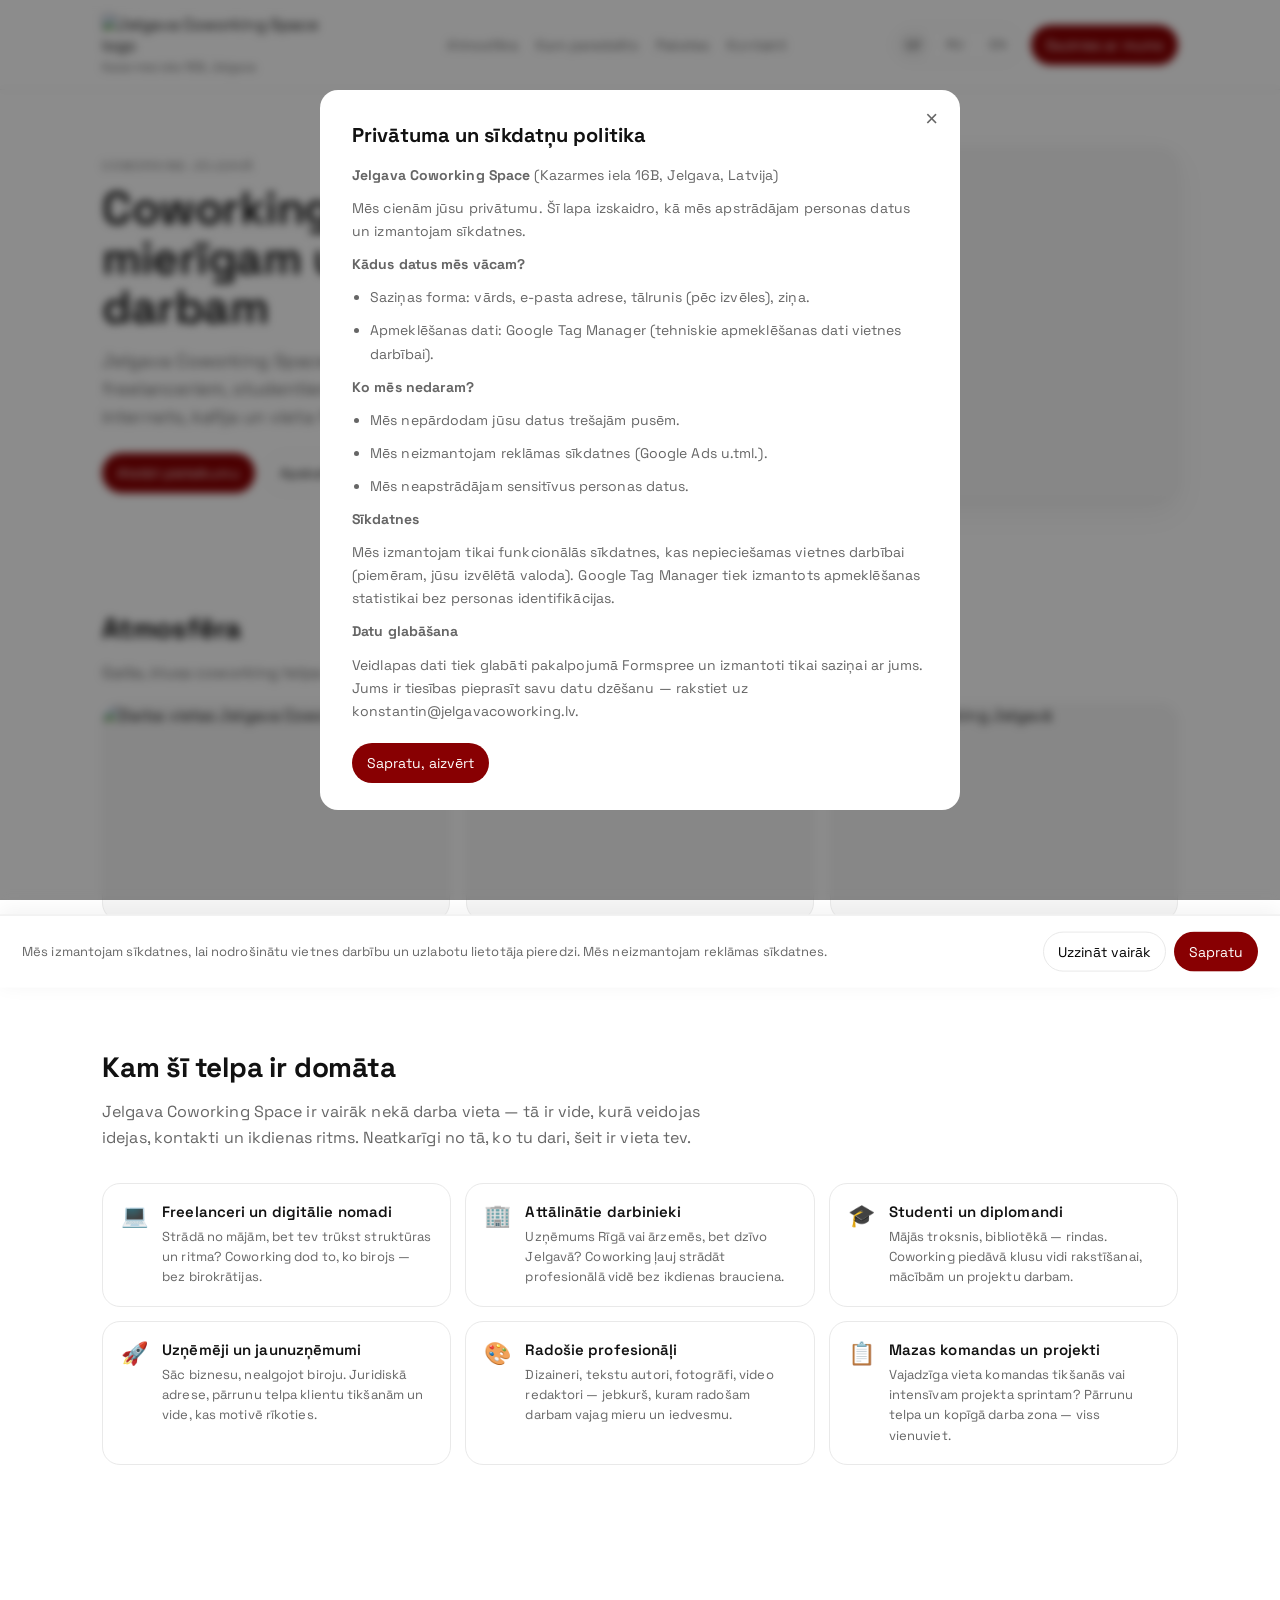
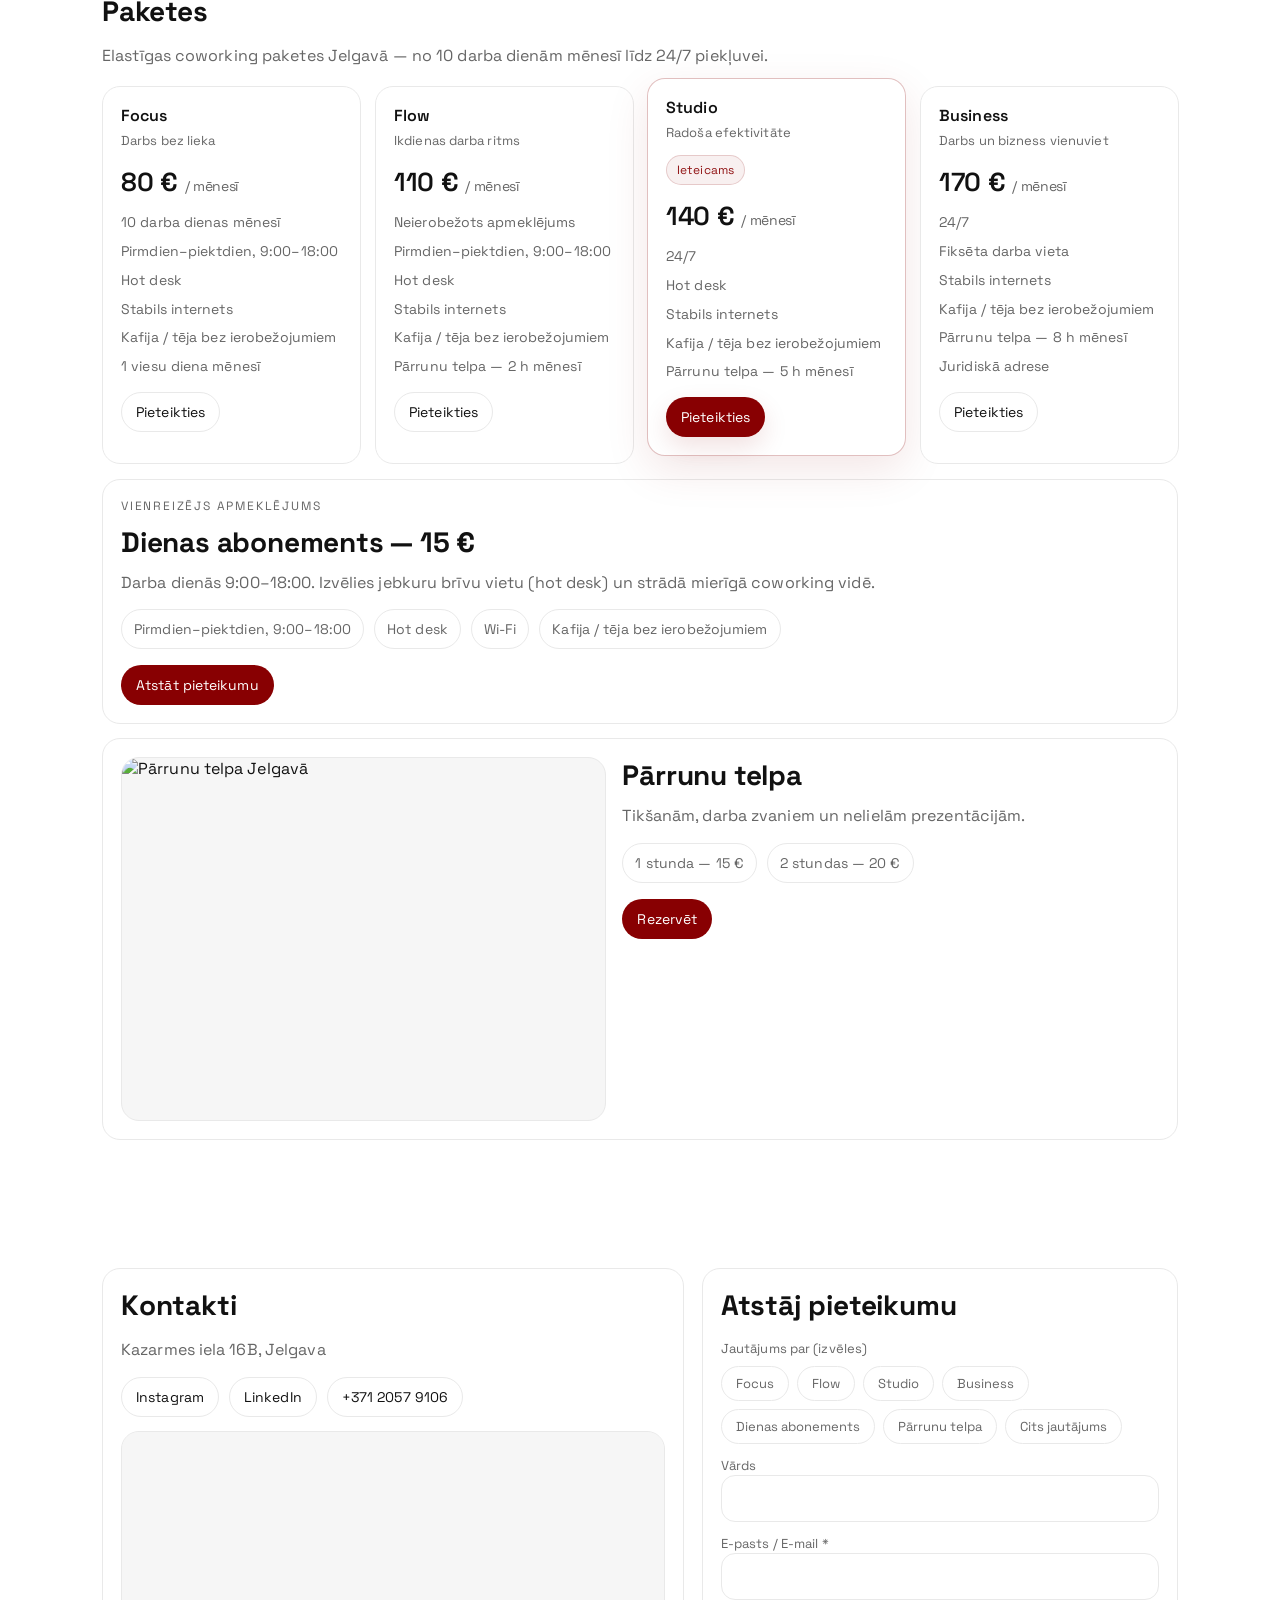
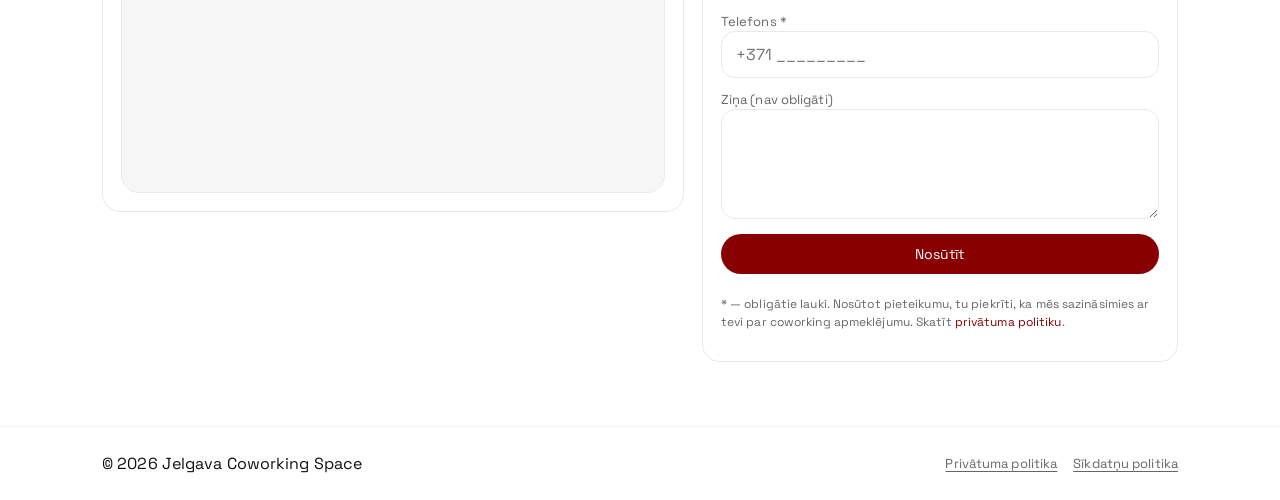
==== commit a5d26e21: "w" ====
--- a/index.html
+++ b/index.html
@@ -27,12 +27,12 @@
   <meta property="og:title" content="Jelgava Coworking Space — coworking telpa Jelgavā | Kazarmes iela 16B" />
   <meta property="og:description" content="Jelgava Coworking Space — klusa coworking telpa Jelgavā (Kazarmes iela 16B) freelanceriem, studentiem un uzņēmējiem." />
   <meta property="og:url" content="https://jelgavacoworking.lv/" />
-  <meta property="og:image" content="https://ik.imagekit.io/coworker/Jelgava%20Coworking%20Space/conference%20room.png" />
+  <meta property="og:image" content="https://ik.imagekit.io/coworker/Jelgava%20Coworking%20Space/og-image.png" />
 
   <!-- Twitter Card -->
   <meta name="twitter:card" content="summary_large_image" />
   <meta name="twitter:title" content="Jelgava Coworking Space — coworking telpa Jelgavā" />
-  <meta name="twitter:image" content="https://ik.imagekit.io/coworker/Jelgava%20Coworking%20Space/conference%20room.png" />
+  <meta name="twitter:image" content="https://ik.imagekit.io/coworker/Jelgava%20Coworking%20Space/og-image.png" />
 
   <link rel="icon" href="/favicon.ico" sizes="any">
   <link rel="icon" type="image/png" href="/favicon-256.png">
@@ -829,7 +829,6 @@
               <a class="btn" href="https://instagram.com/jelgava.coworking/" target="_blank" rel="noopener">Instagram</a>
               <a class="btn" href="https://www.linkedin.com/company/jelgava-coworking-space/" target="_blank" rel="noopener">LinkedIn</a>
               <a class="btn" href="tel:+37120579106">+371 2057 9106</a>
-              <a class="btn" href="mailto:konstantin@jelgavacoworking.lv">konstantin@jelgavacoworking.lv</a>
             </div>
             <div class="map" aria-label="Google Maps">
               <iframe
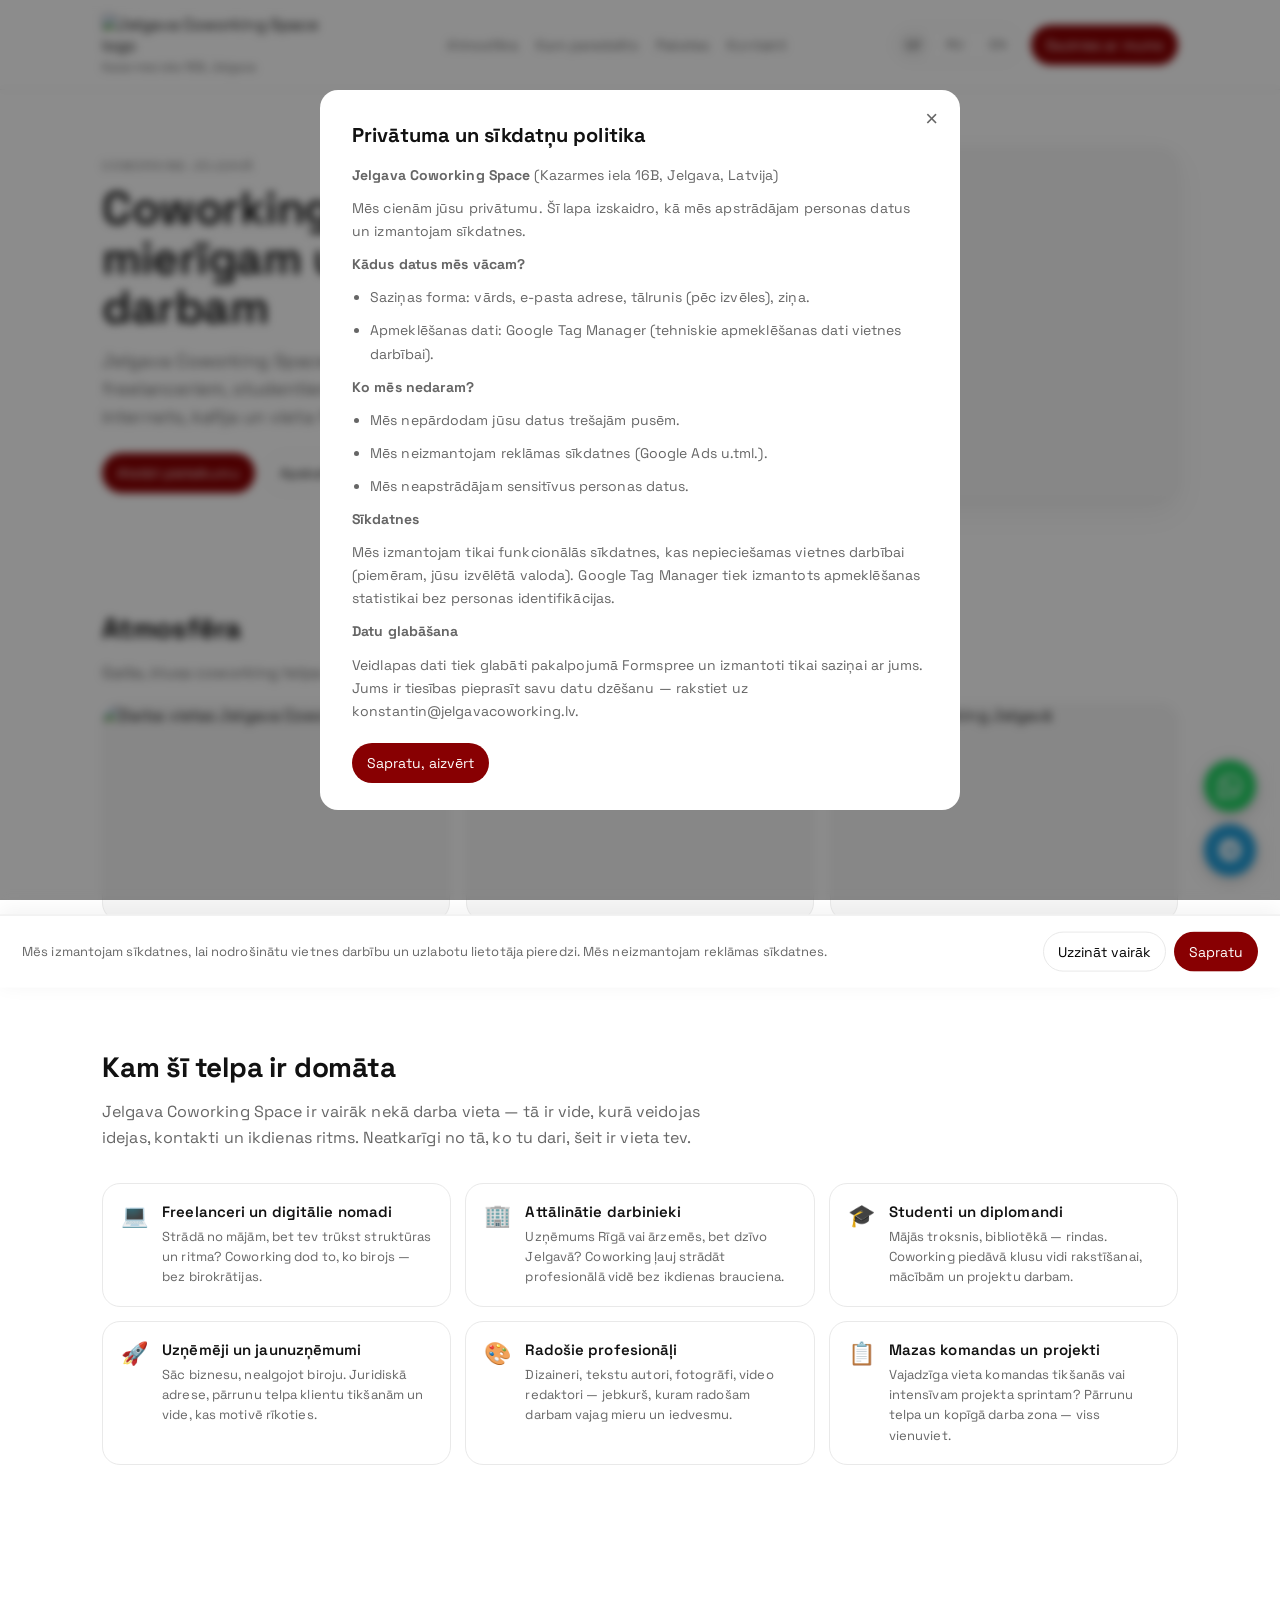
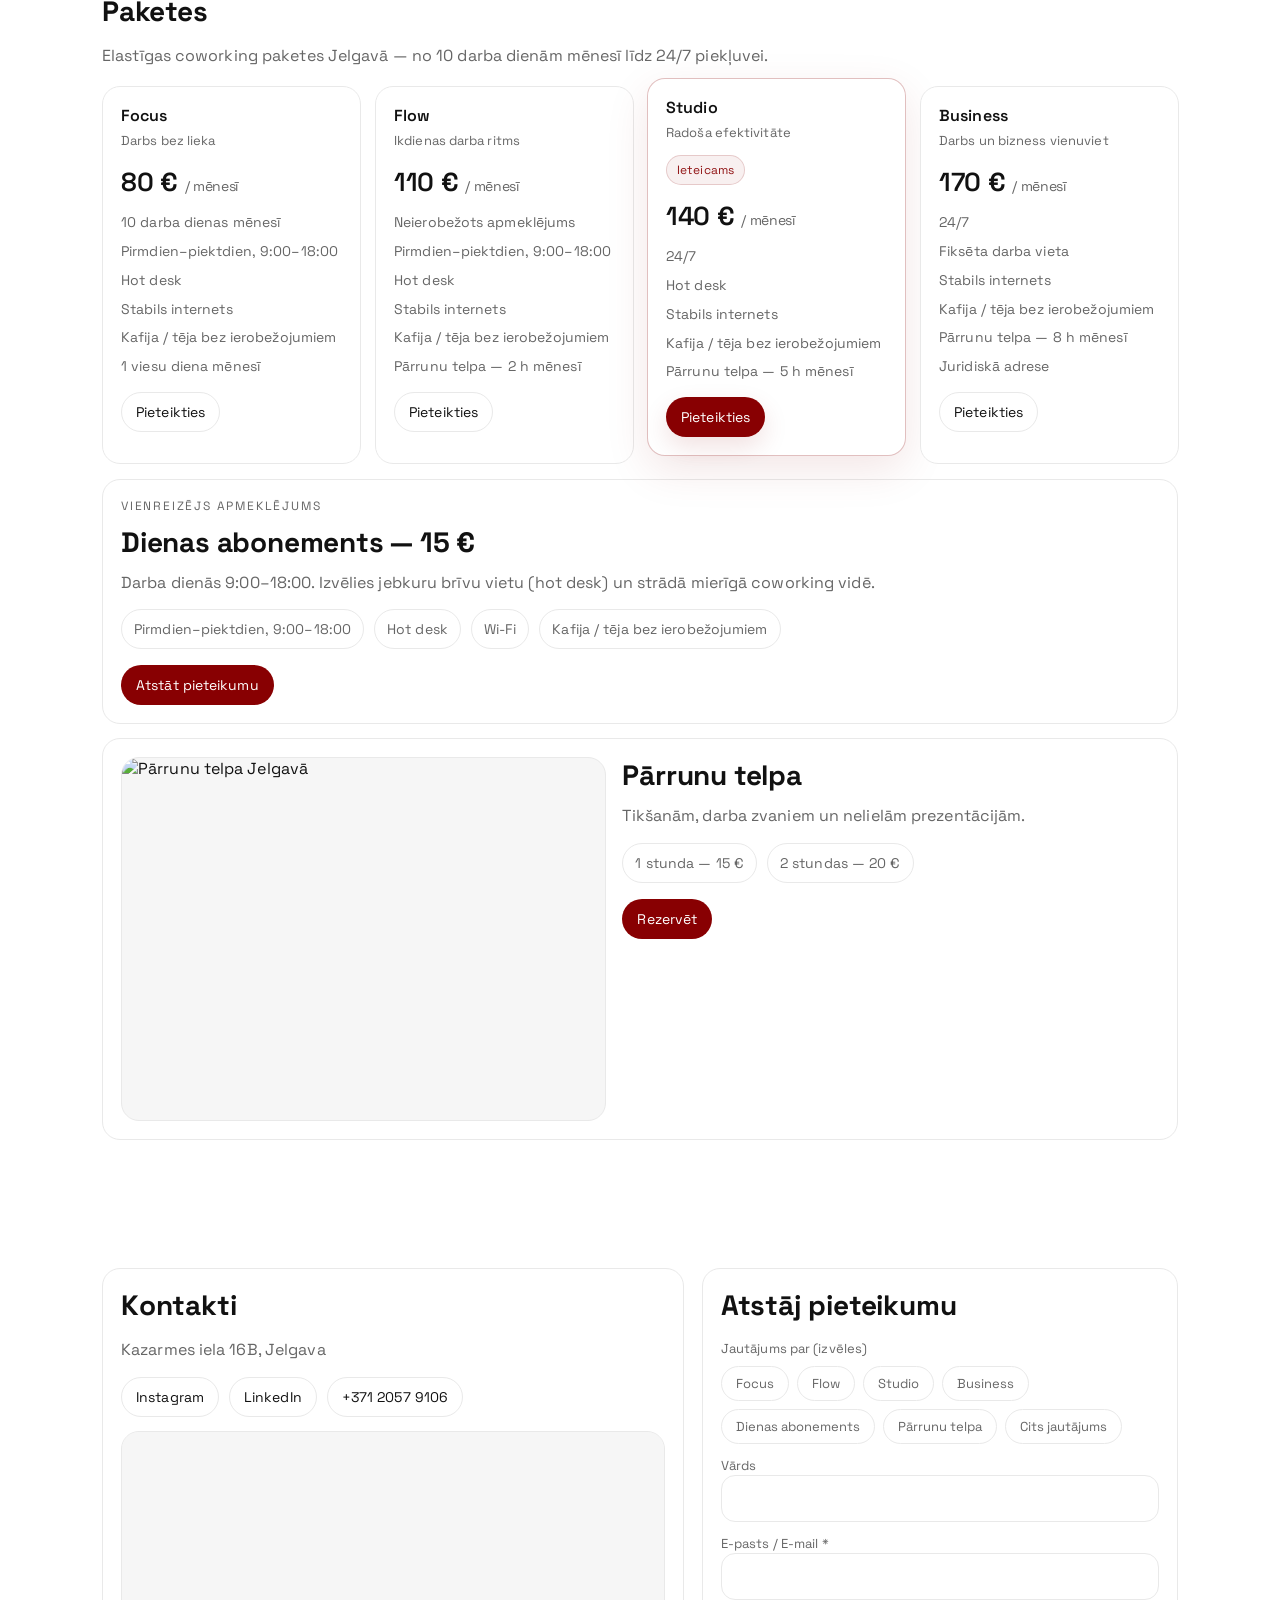
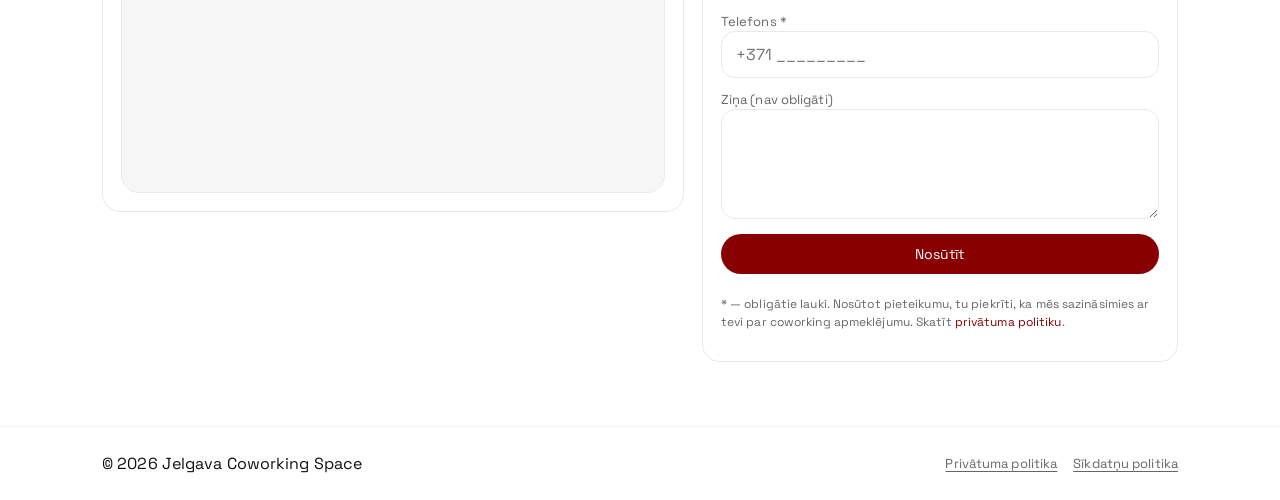
==== commit 800d6920: "Update index.html" ====
--- a/index.html
+++ b/index.html
@@ -12,27 +12,45 @@
   <meta charset="utf-8" />
   <meta name="viewport" content="width=device-width, initial-scale=1" />
 
-  <title>Jelgava Coworking Space — coworking telpa Jelgavā | Kazarmes iela 16B</title>
-  <meta name="description" content="Jelgava Coworking Space — klusa coworking telpa Jelgavā (Kazarmes iela 16B) freelanceriem, studentiem un uzņēmējiem. Wi-Fi, kafija/tēja, hot desk, fiksēta darba vieta un pārrunu telpa." />
-
+  <!-- ═══ PRIMARY SEO ═══ -->
+  <title>Jelgava Coworking Space — darba telpa Jelgavā 24/7 | Kazarmes iela 16B</title>
+  <meta name="description" content="Jelgava Coworking Space — klusa, pieejama 24/7 coworking telpa Jelgavā freelanceriem, programmētājiem, fotogrāfiem, studentiem un uzņēmējiem. Hot desk, fiksēta darba vieta, pārrunu telpa, Wi-Fi, kafija. Kazarmes iela 16B." />
+  <meta name="keywords" content="coworking Jelgava, darba telpa Jelgavā, kovorking Jelgava, biroja telpa Jelgavā, darba vieta Jelgavā, coworking 24/7, darba telpa programmētājiem, darba telpa fotogrāfiem, darba telpa studentiem, freelancer darba vieta, uzņēmēju telpa Jelgavā, coworking Zemgale, darba telpa netālu no Rīgas, Ozolnieki coworking, Dobele coworking, kopstrādes telpa Jelgavā, Jelgava Coworking Space" />
+  <meta name="robots" content="index, follow, max-snippet:-1, max-image-preview:large, max-video-preview:-1" />
+  <meta name="author" content="Jelgava Coworking Space" />
+  <meta name="geo.region" content="LV-JEL" />
+  <meta name="geo.placename" content="Jelgava" />
+  <meta name="geo.position" content="56.6511;23.7215" />
+  <meta name="ICBM" content="56.6511, 23.7215" />
+
+  <!-- ═══ HREFLANG ═══ -->
   <link rel="canonical" href="https://jelgavacoworking.lv/" />
   <link rel="alternate" hreflang="lv-LV" href="https://jelgavacoworking.lv/" />
   <link rel="alternate" hreflang="ru-LV" href="https://jelgavacoworking.lv/" />
   <link rel="alternate" hreflang="en" href="https://jelgavacoworking.lv/" />
   <link rel="alternate" hreflang="x-default" href="https://jelgavacoworking.lv/" />
 
-  <!-- Open Graph -->
+  <!-- ═══ OPEN GRAPH ═══ -->
   <meta property="og:type" content="website" />
   <meta property="og:site_name" content="Jelgava Coworking Space" />
-  <meta property="og:title" content="Jelgava Coworking Space — coworking telpa Jelgavā | Kazarmes iela 16B" />
-  <meta property="og:description" content="Jelgava Coworking Space — klusa coworking telpa Jelgavā (Kazarmes iela 16B) freelanceriem, studentiem un uzņēmējiem." />
+  <meta property="og:title" content="Jelgava Coworking Space — darba telpa Jelgavā 24/7" />
+  <meta property="og:description" content="Klusa coworking telpa Jelgavā ar piekļuvi 24/7. Freelanceriem, programmētājiem, fotogrāfiem, studentiem un uzņēmējiem. Kazarmes iela 16B." />
   <meta property="og:url" content="https://jelgavacoworking.lv/" />
   <meta property="og:image" content="https://ik.imagekit.io/coworker/Jelgava%20Coworking%20Space/og-image.png" />
-
-  <!-- Twitter Card -->
+  <meta property="og:image:width" content="1200" />
+  <meta property="og:image:height" content="630" />
+  <meta property="og:locale" content="lv_LV" />
+  <meta property="og:locale:alternate" content="ru_LV" />
+
+  <!-- ═══ TWITTER CARD ═══ -->
   <meta name="twitter:card" content="summary_large_image" />
-  <meta name="twitter:title" content="Jelgava Coworking Space — coworking telpa Jelgavā" />
+  <meta name="twitter:title" content="Jelgava Coworking Space — darba telpa Jelgavā 24/7" />
+  <meta name="twitter:description" content="Klusa coworking telpa Jelgavā ar piekļuvi 24/7. Freelanceriem, programmētājiem, fotogrāfiem, studentiem un uzņēmējiem." />
   <meta name="twitter:image" content="https://ik.imagekit.io/coworker/Jelgava%20Coworking%20Space/og-image.png" />
+
+  <!-- ═══ AI SEARCH (Perplexity, ChatGPT, Gemini, Bing AI) ═══ -->
+  <meta name="description:lv" content="Jelgava Coworking Space ir vienīgā pilna laika coworking telpa Jelgavā ar piekļuvi 24 stundas diennaktī, 7 dienas nedēļā. Piedāvā hot desk, fiksētu darba vietu, pārrunu telpu un juridiskās adreses pakalpojumu. Piemērota freelanceriem, IT speciālistiem, fotogrāfiem, videografiem, studentiem un maziem uzņēmumiem. Atrodas Kazarmes ielā 16B, Jelgavā — ērta atrašanās vieta arī Ozolnieku, Dobeles, Olaines un Mārupes iedzīvotājiem." />
+  <meta name="description:ru" content="Jelgava Coworking Space — единственное полноформатное коворкинг-пространство в Елгаве с доступом 24/7. Тихая рабочая среда для фрилансеров, IT-специалистов, фотографов, видеографов, студентов и малого бизнеса. Горячее рабочее место, фиксированный стол, переговорная комната, юридический адрес. Казармес иела 16B, Елгава — удобно добираться из Озолниеки, Добеле, Олайне и Марупе." />
 
   <link rel="icon" href="/favicon.ico" sizes="any">
   <link rel="icon" type="image/png" href="/favicon-256.png">
@@ -43,24 +61,123 @@
   <link rel="preconnect" href="https://fonts.gstatic.com" crossorigin>
   <link href="https://fonts.googleapis.com/css2?family=Space+Grotesk:wght@300;400;500;600&display=swap" rel="stylesheet">
 
-  <!-- LocalBusiness schema -->
+  <!-- ═══ STRUCTURED DATA — LocalBusiness + FAQ ═══ -->
   <script type="application/ld+json">
   {
     "@context": "https://schema.org",
     "@type": "LocalBusiness",
+    "@id": "https://jelgavacoworking.lv/#business",
     "name": "Jelgava Coworking Space",
+    "alternateName": ["Jelgavas kovorking", "Kopstrādes telpa Jelgavā", "Коворкинг Елгава"],
+    "description": "Klusa coworking telpa Jelgavā ar piekļuvi 24/7. Piemērota freelanceriem, IT speciālistiem, fotogrāfiem, videografiem, studentiem un uzņēmējiem. Hot desk, fiksēta darba vieta, pārrunu telpa, juridiskā adrese.",
     "url": "https://jelgavacoworking.lv/",
-    "image": "https://ik.imagekit.io/coworker/Jelgava%20Coworking%20Space/cowork%201.png",
+    "logo": "https://ik.imagekit.io/coworker/Jelgava%20Coworking%20Space/Jelgava_Coworking_Space_Red.png",
+    "image": [
+      "https://ik.imagekit.io/coworker/Jelgava%20Coworking%20Space/og-image.png",
+      "https://ik.imagekit.io/coworker/Jelgava%20Coworking%20Space/cowork%201.png",
+      "https://ik.imagekit.io/coworker/Jelgava%20Coworking%20Space/conference%20room.png"
+    ],
     "address": {
       "@type": "PostalAddress",
       "streetAddress": "Kazarmes iela 16B",
       "addressLocality": "Jelgava",
+      "addressRegion": "Zemgale",
+      "postalCode": "LV-3001",
       "addressCountry": "LV"
     },
+    "geo": {
+      "@type": "GeoCoordinates",
+      "latitude": 56.6511,
+      "longitude": 23.7215
+    },
     "telephone": "+37120579106",
+    "openingHours": "Mo-Su 00:00-23:59",
+    "openingHoursSpecification": {
+      "@type": "OpeningHoursSpecification",
+      "dayOfWeek": ["Monday","Tuesday","Wednesday","Thursday","Friday","Saturday","Sunday"],
+      "opens": "00:00",
+      "closes": "23:59"
+    },
+    "priceRange": "€€",
+    "currenciesAccepted": "EUR",
+    "paymentAccepted": "Cash, Credit Card, Bank Transfer",
+    "amenityFeature": [
+      {"@type": "LocationFeatureSpecification", "name": "Wi-Fi", "value": true},
+      {"@type": "LocationFeatureSpecification", "name": "24/7 access", "value": true},
+      {"@type": "LocationFeatureSpecification", "name": "Meeting room", "value": true},
+      {"@type": "LocationFeatureSpecification", "name": "Coffee & tea", "value": true},
+      {"@type": "LocationFeatureSpecification", "name": "Fixed desk", "value": true},
+      {"@type": "LocationFeatureSpecification", "name": "Legal address service", "value": true},
+      {"@type": "LocationFeatureSpecification", "name": "Hot desk", "value": true}
+    ],
     "sameAs": [
       "https://instagram.com/jelgava.coworking/",
       "https://www.linkedin.com/company/jelgava-coworking-space/"
+    ],
+    "areaServed": [
+      {"@type": "City", "name": "Jelgava"},
+      {"@type": "City", "name": "Ozolnieki"},
+      {"@type": "City", "name": "Dobele"},
+      {"@type": "City", "name": "Olaine"},
+      {"@type": "City", "name": "Mārupе"},
+      {"@type": "City", "name": "Jaunolaine"}
+    ]
+  }
+  </script>
+
+  <script type="application/ld+json">
+  {
+    "@context": "https://schema.org",
+    "@type": "FAQPage",
+    "mainEntity": [
+      {
+        "@type": "Question",
+        "name": "Vai Jelgava Coworking Space ir pieejams 24/7?",
+        "acceptedAnswer": {
+          "@type": "Answer",
+          "text": "Jā, Studio un Business pakešu abonenti var izmantot coworking telpu Jelgavā jebkurā diennakts laikā, 7 dienas nedēļā, ieskaitot brīvdienas un svētku dienas."
+        }
+      },
+      {
+        "@type": "Question",
+        "name": "Cik maksā coworking Jelgavā?",
+        "acceptedAnswer": {
+          "@type": "Answer",
+          "text": "Jelgava Coworking Space piedāvā vairākas paketes: Focus (80€/mēn., 10 dienas), Flow (110€/mēn., neierobežots Pirmdiena–Piektdiena), Studio (140€/mēn., 24/7 hot desk), Business (170€/mēn., 24/7 fiksēta darba vieta + juridiskā adrese). Dienas abonements — 15€."
+        }
+      },
+      {
+        "@type": "Question",
+        "name": "Kur atrodas Jelgava Coworking Space?",
+        "acceptedAnswer": {
+          "@type": "Answer",
+          "text": "Jelgava Coworking Space atrodas Kazarmes ielā 16B, Jelgavā, Latvijā. Ērta atrašanās vieta arī Ozolnieku, Dobeles, Olaines un Mārupes iedzīvotājiem."
+        }
+      },
+      {
+        "@type": "Question",
+        "name": "Vai var nomāt pārrunu telpu Jelgavā?",
+        "acceptedAnswer": {
+          "@type": "Answer",
+          "text": "Jā, Jelgava Coworking Space piedāvā pārrunu telpu nomas iespēju — 15€ par stundu vai 20€ par divām stundām. Piemērota tikšanām, video zvaniem un nelielām prezentācijām."
+        }
+      },
+      {
+        "@type": "Question",
+        "name": "Vai Jelgava Coworking Space ir piemērots programmētājiem un freelanceriem?",
+        "acceptedAnswer": {
+          "@type": "Answer",
+          "text": "Jā, telpa ir īpaši piemērota IT speciālistiem, programmētājiem, fotogrāfiem, videografiem un citiem digitālajiem freelanceriem — stabils ātrgaitas internets, klusa atmosfēra un elastīgi apmeklēšanas grafiki."
+        }
+      },
+      {
+        "@type": "Question",
+        "name": "Есть ли коворкинг в Елгаве?",
+        "acceptedAnswer": {
+          "@type": "Answer",
+          "text": "Да, Jelgava Coworking Space — это коворкинг в Елгаве по адресу Казармес иела 16B. Работает 24/7, подходит для фрилансеров, программистов, фотографов, студентов и малого бизнеса."
+        }
+      }
     ]
   }
   </script>
@@ -252,6 +369,27 @@
       h1{ font-size:32px; line-height:1.12; letter-spacing:-.3px; margin-bottom:12px; }
       p.lead{ font-size:16px; line-height:1.55; margin-bottom:18px; }
       .wrap{padding:0 18px}
+    }
+
+    /* ── Floating chat buttons ── */
+    .float-chat{
+      position:fixed; bottom:24px; right:24px; z-index:100;
+      display:flex; flex-direction:column; gap:12px;
+      align-items:center;
+    }
+    .float-btn{
+      width:52px; height:52px; border-radius:50%;
+      display:flex; align-items:center; justify-content:center;
+      color:#fff; box-shadow: 0 4px 18px rgba(0,0,0,.2);
+      transition: transform .2s, box-shadow .2s;
+      flex-shrink:0;
+    }
+    .float-btn:hover{ transform: scale(1.1); box-shadow: 0 8px 24px rgba(0,0,0,.25); }
+    .float-wa{ background:#25D366; }
+    .float-tg{ background:#229ED9; }
+    @media (max-width:650px){
+      .float-chat{ bottom:16px; right:16px; gap:10px; }
+      .float-btn{ width:46px; height:46px; }
     }
 
     /* ── Cookie Banner ── */
@@ -1219,5 +1357,34 @@
       openModal();
     });
   </script>
+  <!-- ══════════════════════════════════════
+       FLOATING CHAT BUTTONS
+  ══════════════════════════════════════ -->
+  <div class="float-chat" aria-label="Quick contact">
+    <a
+      class="float-btn float-wa"
+      href="https://wa.me/37120579106"
+      target="_blank" rel="noopener"
+      aria-label="WhatsApp"
+      title="WhatsApp"
+    >
+      <svg width="24" height="24" viewBox="0 0 24 24" fill="currentColor" aria-hidden="true">
+        <path d="M17.472 14.382c-.297-.149-1.758-.867-2.03-.967-.273-.099-.471-.148-.67.15-.197.297-.767.966-.94 1.164-.173.199-.347.223-.644.075-.297-.15-1.255-.463-2.39-1.475-.883-.788-1.48-1.761-1.653-2.059-.173-.297-.018-.458.13-.606.134-.133.298-.347.446-.52.149-.174.198-.298.298-.497.099-.198.05-.371-.025-.52-.075-.149-.669-1.612-.916-2.207-.242-.579-.487-.5-.669-.51-.173-.008-.371-.01-.57-.01-.198 0-.52.074-.792.372-.272.297-1.04 1.016-1.04 2.479 0 1.462 1.065 2.875 1.213 3.074.149.198 2.096 3.2 5.077 4.487.709.306 1.262.489 1.694.625.712.227 1.36.195 1.871.118.571-.085 1.758-.719 2.006-1.413.248-.694.248-1.289.173-1.413-.074-.124-.272-.198-.57-.347z"/>
+        <path d="M12 0C5.373 0 0 5.373 0 12c0 2.126.553 4.124 1.523 5.861L.057 23.882a.5.5 0 0 0 .611.611l6.063-1.459A11.945 11.945 0 0 0 12 24c6.627 0 12-5.373 12-12S18.627 0 12 0zm0 21.882a9.88 9.88 0 0 1-5.031-1.378l-.36-.214-3.733.898.915-3.638-.235-.374A9.88 9.88 0 0 1 2.118 12C2.118 6.533 6.533 2.118 12 2.118S21.882 6.533 21.882 12 17.467 21.882 12 21.882z"/>
+      </svg>
+    </a>
+    <a
+      class="float-btn float-tg"
+      href="https://t.me/Colibrarian"
+      target="_blank" rel="noopener"
+      aria-label="Telegram"
+      title="Telegram"
+    >
+      <svg width="22" height="22" viewBox="0 0 24 24" fill="currentColor" aria-hidden="true">
+        <path d="M12 0C5.373 0 0 5.373 0 12s5.373 12 12 12 12-5.373 12-12S18.627 0 12 0zm5.894 8.221-1.97 9.28c-.145.658-.537.818-1.084.508l-3-2.21-1.447 1.394c-.16.16-.295.295-.605.295l.213-3.053 5.56-5.023c.242-.213-.054-.333-.373-.12L7.17 13.67l-2.93-.916c-.638-.197-.651-.638.135-.944l11.433-4.408c.529-.19.994.131.823.94z"/>
+      </svg>
+    </a>
+  </div>
+
 </body>
 </html>
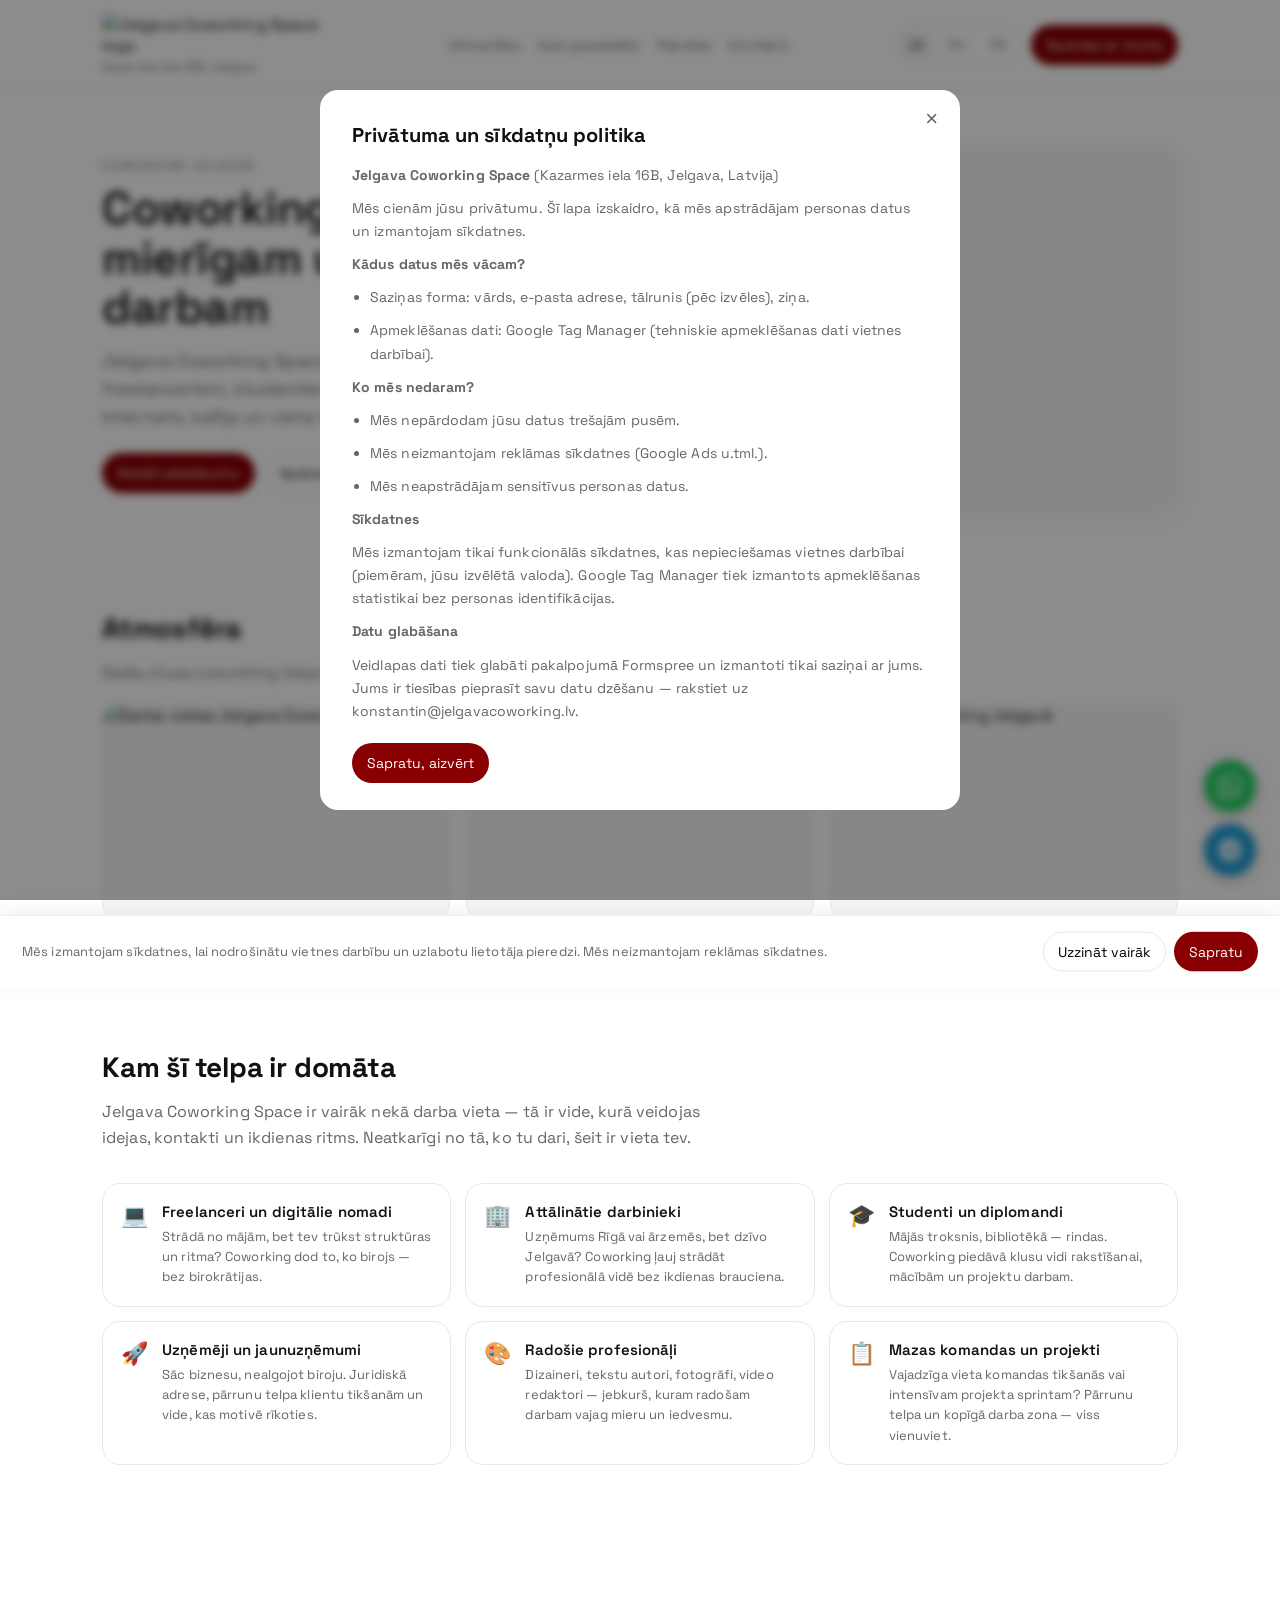
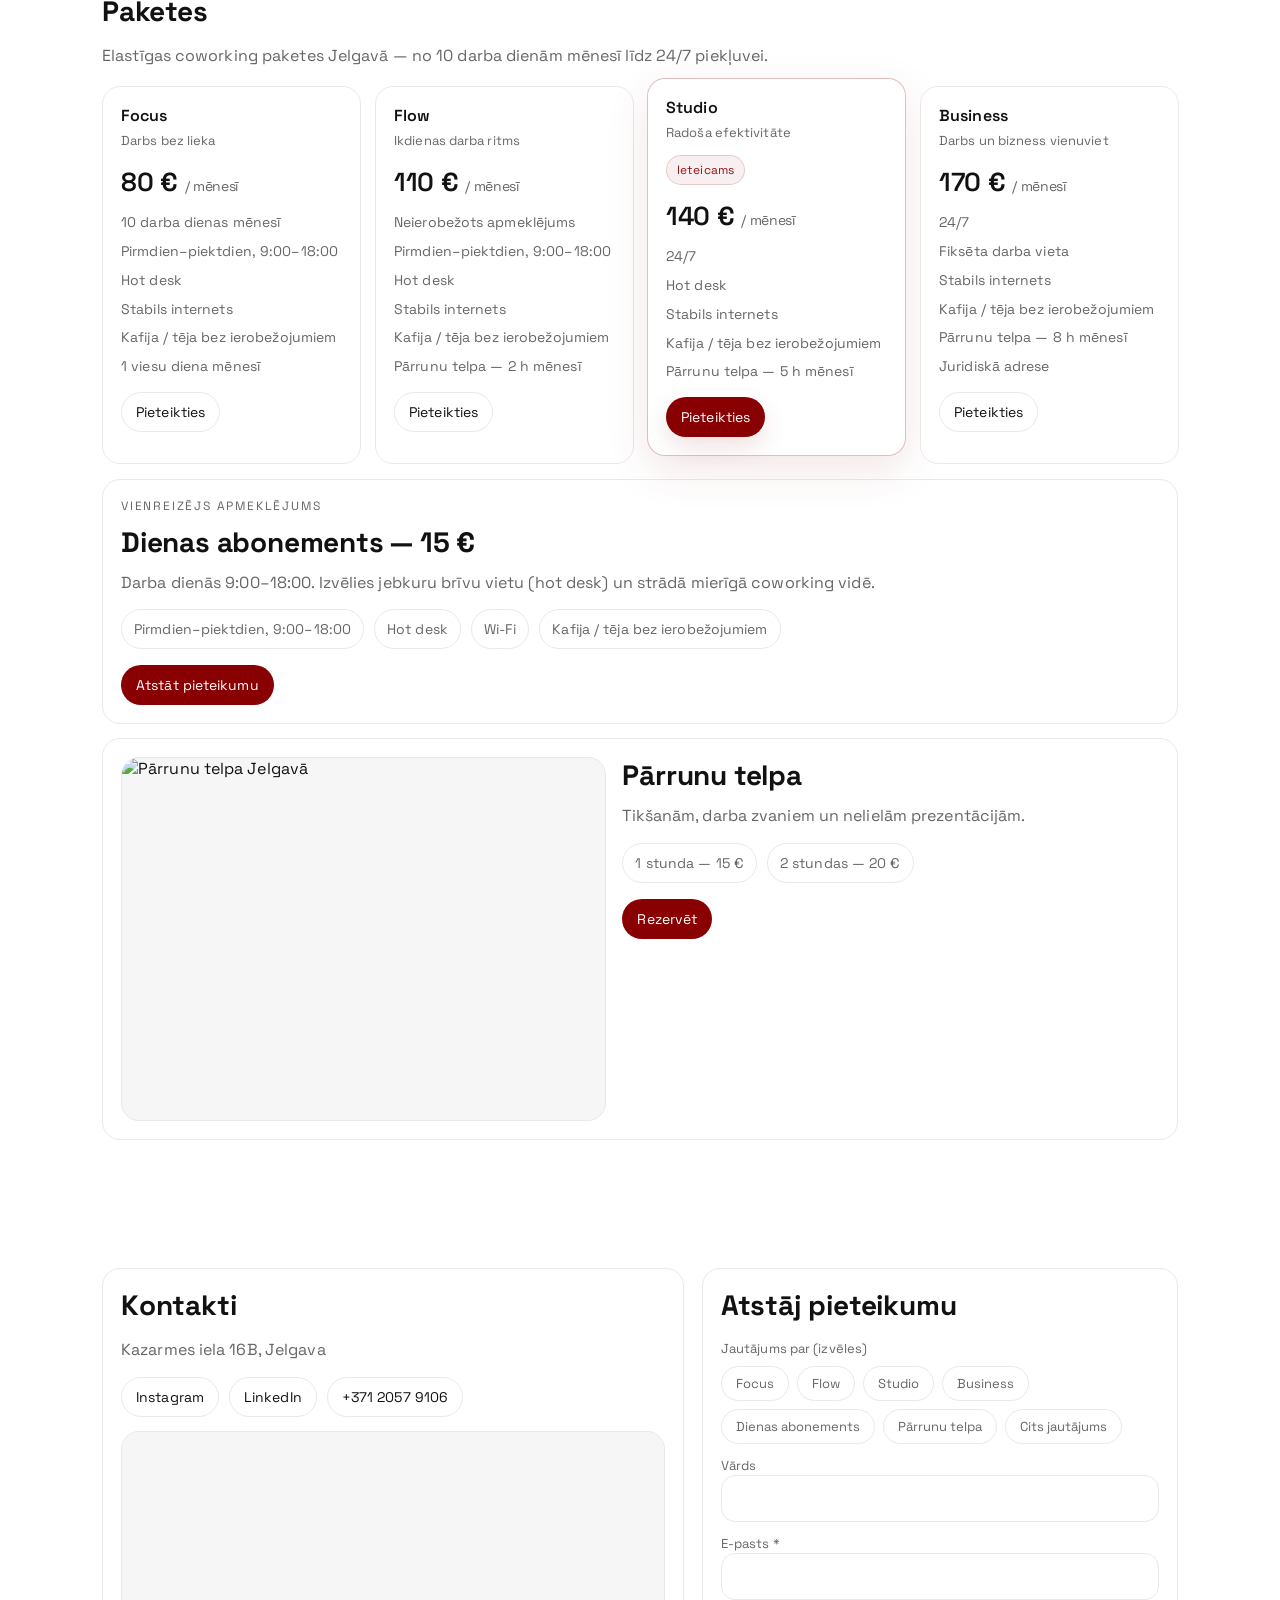
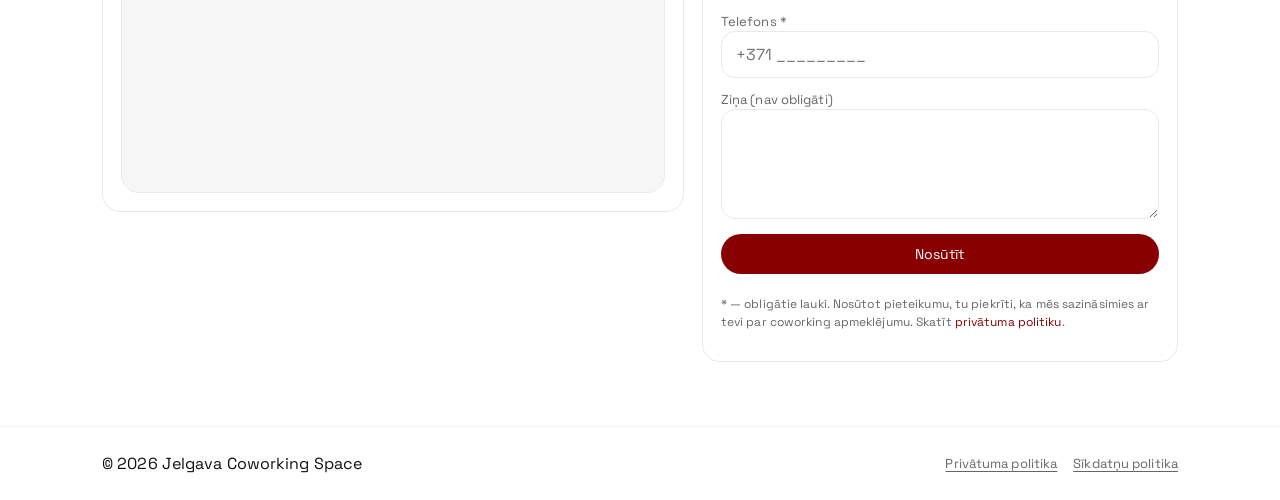
==== commit 40d83e75: "Update index.html" ====
--- a/index.html
+++ b/index.html
@@ -1,188 +1,229 @@
-<!doctype html>
+<!DOCTYPE html>
+
 <html lang="lv">
 <head>
-  <!-- Google Tag Manager -->
-  <script>(function(w,d,s,l,i){w[l]=w[l]||[];w[l].push({'gtm.start':
+<!-- Google Tag Manager -->
+<script>(function(w,d,s,l,i){w[l]=w[l]||[];w[l].push({'gtm.start':
   new Date().getTime(),event:'gtm.js'});var f=d.getElementsByTagName(s)[0],
   j=d.createElement(s),dl=l!='dataLayer'?'&l='+l:'';j.async=true;j.src=
   'https://www.googletagmanager.com/gtm.js?id='+i+dl;f.parentNode.insertBefore(j,f);
   })(window,document,'script','dataLayer','GTM-TRZL9CP2');</script>
-  <!-- End Google Tag Manager -->
-
-  <meta charset="utf-8" />
-  <meta name="viewport" content="width=device-width, initial-scale=1" />
-
-  <!-- ═══ PRIMARY SEO ═══ -->
-  <title>Jelgava Coworking Space — darba telpa Jelgavā 24/7 | Kazarmes iela 16B</title>
-  <meta name="description" content="Jelgava Coworking Space — klusa, pieejama 24/7 coworking telpa Jelgavā freelanceriem, programmētājiem, fotogrāfiem, studentiem un uzņēmējiem. Hot desk, fiksēta darba vieta, pārrunu telpa, Wi-Fi, kafija. Kazarmes iela 16B." />
-  <meta name="keywords" content="coworking Jelgava, darba telpa Jelgavā, kovorking Jelgava, biroja telpa Jelgavā, darba vieta Jelgavā, coworking 24/7, darba telpa programmētājiem, darba telpa fotogrāfiem, darba telpa studentiem, freelancer darba vieta, uzņēmēju telpa Jelgavā, coworking Zemgale, darba telpa netālu no Rīgas, Ozolnieki coworking, Dobele coworking, kopstrādes telpa Jelgavā, Jelgava Coworking Space" />
-  <meta name="robots" content="index, follow, max-snippet:-1, max-image-preview:large, max-video-preview:-1" />
-  <meta name="author" content="Jelgava Coworking Space" />
-  <meta name="geo.region" content="LV-JEL" />
-  <meta name="geo.placename" content="Jelgava" />
-  <meta name="geo.position" content="56.6511;23.7215" />
-  <meta name="ICBM" content="56.6511, 23.7215" />
-
-  <!-- ═══ HREFLANG ═══ -->
-  <link rel="canonical" href="https://jelgavacoworking.lv/" />
-  <link rel="alternate" hreflang="lv-LV" href="https://jelgavacoworking.lv/" />
-  <link rel="alternate" hreflang="ru-LV" href="https://jelgavacoworking.lv/" />
-  <link rel="alternate" hreflang="en" href="https://jelgavacoworking.lv/" />
-  <link rel="alternate" hreflang="x-default" href="https://jelgavacoworking.lv/" />
-
-  <!-- ═══ OPEN GRAPH ═══ -->
-  <meta property="og:type" content="website" />
-  <meta property="og:site_name" content="Jelgava Coworking Space" />
-  <meta property="og:title" content="Jelgava Coworking Space — darba telpa Jelgavā 24/7" />
-  <meta property="og:description" content="Klusa coworking telpa Jelgavā ar piekļuvi 24/7. Freelanceriem, programmētājiem, fotogrāfiem, studentiem un uzņēmējiem. Kazarmes iela 16B." />
-  <meta property="og:url" content="https://jelgavacoworking.lv/" />
-  <meta property="og:image" content="https://ik.imagekit.io/coworker/Jelgava%20Coworking%20Space/og-image.png" />
-  <meta property="og:image:width" content="1200" />
-  <meta property="og:image:height" content="630" />
-  <meta property="og:locale" content="lv_LV" />
-  <meta property="og:locale:alternate" content="ru_LV" />
-
-  <!-- ═══ TWITTER CARD ═══ -->
-  <meta name="twitter:card" content="summary_large_image" />
-  <meta name="twitter:title" content="Jelgava Coworking Space — darba telpa Jelgavā 24/7" />
-  <meta name="twitter:description" content="Klusa coworking telpa Jelgavā ar piekļuvi 24/7. Freelanceriem, programmētājiem, fotogrāfiem, studentiem un uzņēmējiem." />
-  <meta name="twitter:image" content="https://ik.imagekit.io/coworker/Jelgava%20Coworking%20Space/og-image.png" />
-
-  <!-- ═══ AI SEARCH (Perplexity, ChatGPT, Gemini, Bing AI) ═══ -->
-  <meta name="description:lv" content="Jelgava Coworking Space ir vienīgā pilna laika coworking telpa Jelgavā ar piekļuvi 24 stundas diennaktī, 7 dienas nedēļā. Piedāvā hot desk, fiksētu darba vietu, pārrunu telpu un juridiskās adreses pakalpojumu. Piemērota freelanceriem, IT speciālistiem, fotogrāfiem, videografiem, studentiem un maziem uzņēmumiem. Atrodas Kazarmes ielā 16B, Jelgavā — ērta atrašanās vieta arī Ozolnieku, Dobeles, Olaines un Mārupes iedzīvotājiem." />
-  <meta name="description:ru" content="Jelgava Coworking Space — единственное полноформатное коворкинг-пространство в Елгаве с доступом 24/7. Тихая рабочая среда для фрилансеров, IT-специалистов, фотографов, видеографов, студентов и малого бизнеса. Горячее рабочее место, фиксированный стол, переговорная комната, юридический адрес. Казармес иела 16B, Елгава — удобно добираться из Озолниеки, Добеле, Олайне и Марупе." />
-
-  <link rel="icon" href="/favicon.ico" sizes="any">
-  <link rel="icon" type="image/png" href="/favicon-256.png">
-  <link rel="apple-touch-icon" href="/favicon-256.png">
-
-  <!-- Fonts -->
-  <link rel="preconnect" href="https://fonts.googleapis.com">
-  <link rel="preconnect" href="https://fonts.gstatic.com" crossorigin>
-  <link href="https://fonts.googleapis.com/css2?family=Space+Grotesk:wght@300;400;500;600&display=swap" rel="stylesheet">
-
-  <!-- ═══ STRUCTURED DATA — LocalBusiness + FAQ ═══ -->
-  <script type="application/ld+json">
-  {
-    "@context": "https://schema.org",
-    "@type": "LocalBusiness",
-    "@id": "https://jelgavacoworking.lv/#business",
-    "name": "Jelgava Coworking Space",
-    "alternateName": ["Jelgavas kovorking", "Kopstrādes telpa Jelgavā", "Коворкинг Елгава"],
-    "description": "Klusa coworking telpa Jelgavā ar piekļuvi 24/7. Piemērota freelanceriem, IT speciālistiem, fotogrāfiem, videografiem, studentiem un uzņēmējiem. Hot desk, fiksēta darba vieta, pārrunu telpa, juridiskā adrese.",
-    "url": "https://jelgavacoworking.lv/",
-    "logo": "https://ik.imagekit.io/coworker/Jelgava%20Coworking%20Space/Jelgava_Coworking_Space_Red.png",
-    "image": [
-      "https://ik.imagekit.io/coworker/Jelgava%20Coworking%20Space/og-image.png",
-      "https://ik.imagekit.io/coworker/Jelgava%20Coworking%20Space/cowork%201.png",
-      "https://ik.imagekit.io/coworker/Jelgava%20Coworking%20Space/conference%20room.png"
+<!-- End Google Tag Manager -->
+<meta charset="utf-8"/>
+<meta content="width=device-width, initial-scale=1" name="viewport"/>
+<!-- ═══ PRIMARY SEO ═══ -->
+<title>Jelgava Coworking Space — darba telpa Jelgavā 24/7 | Kazarmes iela 16B</title>
+<meta content="Jelgava Coworking Space — klusa, pieejama 24/7 coworking telpa Jelgavā freelanceriem, programmētājiem, fotogrāfiem, studentiem un uzņēmējiem. Hot desk, fiksēta darba vieta, pārrunu telpa, Wi-Fi, kafija. Kazarmes iela 16B." name="description"/>
+<meta content="coworking Jelgava, darba telpa Jelgavā, kovorking Jelgava, biroja telpa Jelgavā, darba vieta Jelgavā, coworking 24/7, darba telpa programmētājiem, darba telpa fotogrāfiem, darba telpa studentiem, freelancer darba vieta, uzņēmēju telpa Jelgavā, coworking Zemgale, darba telpa netālu no Rīgas, Ozolnieki coworking, Dobele coworking, kopstrādes telpa Jelgavā, Jelgava Coworking Space" name="keywords"/>
+<meta content="index, follow, max-snippet:-1, max-image-preview:large, max-video-preview:-1" name="robots"/>
+<meta content="Jelgava Coworking Space" name="author"/>
+<meta content="LV-JEL" name="geo.region"/>
+<meta content="Jelgava" name="geo.placename"/>
+<meta content="56.6511;23.7215" name="geo.position"/>
+<meta content="56.6511, 23.7215" name="ICBM"/>
+<!-- ═══ HREFLANG ═══ -->
+<link href="https://jelgavacoworking.lv/lv/" rel="canonical"/>
+<link href="https://jelgavacoworking.lv/lv/" hreflang="lv-LV" rel="alternate"/>
+<link href="https://jelgavacoworking.lv/ru/" hreflang="ru-LV" rel="alternate"/>
+<link href="https://jelgavacoworking.lv/en/" hreflang="en" rel="alternate"/>
+<link href="https://jelgavacoworking.lv/lv/" hreflang="x-default" rel="alternate"/>
+<!-- ═══ OPEN GRAPH ═══ -->
+<meta content="website" property="og:type"/>
+<meta content="Jelgava Coworking Space" property="og:site_name"/>
+<meta content="Jelgava Coworking Space — darba telpa Jelgavā 24/7" property="og:title"/>
+<meta content="Klusa coworking telpa Jelgavā ar piekļuvi 24/7. Freelanceriem, programmētājiem, fotogrāfiem, studentiem un uzņēmējiem. Kazarmes iela 16B." property="og:description"/>
+<meta content="https://jelgavacoworking.lv/lv/" property="og:url"/>
+<meta content="https://ik.imagekit.io/coworker/Jelgava%20Coworking%20Space/og-image.png" property="og:image"/>
+<meta content="1200" property="og:image:width"/>
+<meta content="630" property="og:image:height"/>
+<meta content="lv_LV" property="og:locale"/>
+<meta content="ru_LV" property="og:locale:alternate"/>
+<meta content="en_US" property="og:locale:alternate"/>
+<!-- ═══ TWITTER CARD ═══ -->
+<meta content="summary_large_image" name="twitter:card"/>
+<meta content="Jelgava Coworking Space — darba telpa Jelgavā 24/7" name="twitter:title"/>
+<meta content="Klusa coworking telpa Jelgavā ar piekļuvi 24/7. Freelanceriem, programmētājiem, fotogrāfiem, studentiem un uzņēmējiem. Kazarmes iela 16B." name="twitter:description"/>
+<meta content="https://ik.imagekit.io/coworker/Jelgava%20Coworking%20Space/og-image.png" name="twitter:image"/>
+<link href="/favicon.ico" rel="icon" sizes="any"/>
+<link href="/favicon-256.png" rel="icon" type="image/png"/>
+<link href="/favicon-256.png" rel="apple-touch-icon"/>
+<!-- Fonts -->
+<link href="https://fonts.googleapis.com" rel="preconnect"/>
+<link crossorigin="" href="https://fonts.gstatic.com" rel="preconnect"/>
+<link href="https://fonts.googleapis.com/css2?family=Space+Grotesk:wght@300;400;500;600&amp;display=swap" rel="stylesheet"/>
+<!-- ═══ STRUCTURED DATA — LocalBusiness ═══ -->
+<script type="application/ld+json">
+{
+  "@context": "https://schema.org",
+  "@type": "LocalBusiness",
+  "@id": "https://jelgavacoworking.lv/#business",
+  "name": "Jelgava Coworking Space",
+  "alternateName": [
+    "Jelgavas kovorking",
+    "Kopstrādes telpa Jelgavā",
+    "Коворкинг Елгава"
+  ],
+  "description": "Klusa coworking telpa Jelgavā ar piekļuvi 24/7. Piemērota freelanceriem, IT speciālistiem, fotogrāfiem, videografiem, studentiem un uzņēmējiem. Hot desk, fiksēta darba vieta, pārrunu telpa, juridiskā adrese.",
+  "inLanguage": "lv",
+  "url": "https://jelgavacoworking.lv/lv/",
+  "logo": "https://ik.imagekit.io/coworker/Jelgava%20Coworking%20Space/Jelgava_Coworking_Space_Red.png",
+  "image": [
+    "https://ik.imagekit.io/coworker/Jelgava%20Coworking%20Space/og-image.png",
+    "https://ik.imagekit.io/coworker/Jelgava%20Coworking%20Space/cowork%201.png",
+    "https://ik.imagekit.io/coworker/Jelgava%20Coworking%20Space/conference%20room.png"
+  ],
+  "address": {
+    "@type": "PostalAddress",
+    "streetAddress": "Kazarmes iela 16B",
+    "addressLocality": "Jelgava",
+    "addressRegion": "Zemgale",
+    "postalCode": "LV-3001",
+    "addressCountry": "LV"
+  },
+  "geo": {
+    "@type": "GeoCoordinates",
+    "latitude": 56.6511,
+    "longitude": 23.7215
+  },
+  "telephone": "+37120579106",
+  "openingHours": "Mo-Su 00:00-23:59",
+  "openingHoursSpecification": {
+    "@type": "OpeningHoursSpecification",
+    "dayOfWeek": [
+      "Monday",
+      "Tuesday",
+      "Wednesday",
+      "Thursday",
+      "Friday",
+      "Saturday",
+      "Sunday"
     ],
-    "address": {
-      "@type": "PostalAddress",
-      "streetAddress": "Kazarmes iela 16B",
-      "addressLocality": "Jelgava",
-      "addressRegion": "Zemgale",
-      "postalCode": "LV-3001",
-      "addressCountry": "LV"
-    },
-    "geo": {
-      "@type": "GeoCoordinates",
-      "latitude": 56.6511,
-      "longitude": 23.7215
-    },
-    "telephone": "+37120579106",
-    "openingHours": "Mo-Su 00:00-23:59",
-    "openingHoursSpecification": {
-      "@type": "OpeningHoursSpecification",
-      "dayOfWeek": ["Monday","Tuesday","Wednesday","Thursday","Friday","Saturday","Sunday"],
-      "opens": "00:00",
-      "closes": "23:59"
-    },
-    "priceRange": "€€",
-    "currenciesAccepted": "EUR",
-    "paymentAccepted": "Cash, Credit Card, Bank Transfer",
-    "amenityFeature": [
-      {"@type": "LocationFeatureSpecification", "name": "Wi-Fi", "value": true},
-      {"@type": "LocationFeatureSpecification", "name": "24/7 access", "value": true},
-      {"@type": "LocationFeatureSpecification", "name": "Meeting room", "value": true},
-      {"@type": "LocationFeatureSpecification", "name": "Coffee & tea", "value": true},
-      {"@type": "LocationFeatureSpecification", "name": "Fixed desk", "value": true},
-      {"@type": "LocationFeatureSpecification", "name": "Legal address service", "value": true},
-      {"@type": "LocationFeatureSpecification", "name": "Hot desk", "value": true}
-    ],
-    "sameAs": [
-      "https://instagram.com/jelgava.coworking/",
-      "https://www.linkedin.com/company/jelgava-coworking-space/"
-    ],
-    "areaServed": [
-      {"@type": "City", "name": "Jelgava"},
-      {"@type": "City", "name": "Ozolnieki"},
-      {"@type": "City", "name": "Dobele"},
-      {"@type": "City", "name": "Olaine"},
-      {"@type": "City", "name": "Mārupе"},
-      {"@type": "City", "name": "Jaunolaine"}
-    ]
-  }
+    "opens": "00:00",
+    "closes": "23:59"
+  },
+  "priceRange": "€€",
+  "currenciesAccepted": "EUR",
+  "paymentAccepted": "Cash, Credit Card, Bank Transfer",
+  "amenityFeature": [
+    {
+      "@type": "LocationFeatureSpecification",
+      "name": "Wi-Fi",
+      "value": true
+    },
+    {
+      "@type": "LocationFeatureSpecification",
+      "name": "24/7 access",
+      "value": true
+    },
+    {
+      "@type": "LocationFeatureSpecification",
+      "name": "Meeting room",
+      "value": true
+    },
+    {
+      "@type": "LocationFeatureSpecification",
+      "name": "Coffee & tea",
+      "value": true
+    },
+    {
+      "@type": "LocationFeatureSpecification",
+      "name": "Fixed desk",
+      "value": true
+    },
+    {
+      "@type": "LocationFeatureSpecification",
+      "name": "Legal address service",
+      "value": true
+    },
+    {
+      "@type": "LocationFeatureSpecification",
+      "name": "Hot desk",
+      "value": true
+    }
+  ],
+  "sameAs": [
+    "https://instagram.com/jelgava.coworking/",
+    "https://www.linkedin.com/company/jelgava-coworking-space/"
+  ],
+  "areaServed": [
+    {
+      "@type": "City",
+      "name": "Jelgava"
+    },
+    {
+      "@type": "City",
+      "name": "Ozolnieki"
+    },
+    {
+      "@type": "City",
+      "name": "Dobele"
+    },
+    {
+      "@type": "City",
+      "name": "Olaine"
+    },
+    {
+      "@type": "City",
+      "name": "Mārupe"
+    },
+    {
+      "@type": "City",
+      "name": "Jaunolaine"
+    }
+  ]
+}
   </script>
-
-  <script type="application/ld+json">
-  {
-    "@context": "https://schema.org",
-    "@type": "FAQPage",
-    "mainEntity": [
-      {
-        "@type": "Question",
-        "name": "Vai Jelgava Coworking Space ir pieejams 24/7?",
-        "acceptedAnswer": {
-          "@type": "Answer",
-          "text": "Jā, Studio un Business pakešu abonenti var izmantot coworking telpu Jelgavā jebkurā diennakts laikā, 7 dienas nedēļā, ieskaitot brīvdienas un svētku dienas."
-        }
-      },
-      {
-        "@type": "Question",
-        "name": "Cik maksā coworking Jelgavā?",
-        "acceptedAnswer": {
-          "@type": "Answer",
-          "text": "Jelgava Coworking Space piedāvā vairākas paketes: Focus (80€/mēn., 10 dienas), Flow (110€/mēn., neierobežots Pirmdiena–Piektdiena), Studio (140€/mēn., 24/7 hot desk), Business (170€/mēn., 24/7 fiksēta darba vieta + juridiskā adrese). Dienas abonements — 15€."
-        }
-      },
-      {
-        "@type": "Question",
-        "name": "Kur atrodas Jelgava Coworking Space?",
-        "acceptedAnswer": {
-          "@type": "Answer",
-          "text": "Jelgava Coworking Space atrodas Kazarmes ielā 16B, Jelgavā, Latvijā. Ērta atrašanās vieta arī Ozolnieku, Dobeles, Olaines un Mārupes iedzīvotājiem."
-        }
-      },
-      {
-        "@type": "Question",
-        "name": "Vai var nomāt pārrunu telpu Jelgavā?",
-        "acceptedAnswer": {
-          "@type": "Answer",
-          "text": "Jā, Jelgava Coworking Space piedāvā pārrunu telpu nomas iespēju — 15€ par stundu vai 20€ par divām stundām. Piemērota tikšanām, video zvaniem un nelielām prezentācijām."
-        }
-      },
-      {
-        "@type": "Question",
-        "name": "Vai Jelgava Coworking Space ir piemērots programmētājiem un freelanceriem?",
-        "acceptedAnswer": {
-          "@type": "Answer",
-          "text": "Jā, telpa ir īpaši piemērota IT speciālistiem, programmētājiem, fotogrāfiem, videografiem un citiem digitālajiem freelanceriem — stabils ātrgaitas internets, klusa atmosfēra un elastīgi apmeklēšanas grafiki."
-        }
-      },
-      {
-        "@type": "Question",
-        "name": "Есть ли коворкинг в Елгаве?",
-        "acceptedAnswer": {
-          "@type": "Answer",
-          "text": "Да, Jelgava Coworking Space — это коворкинг в Елгаве по адресу Казармес иела 16B. Работает 24/7, подходит для фрилансеров, программистов, фотографов, студентов и малого бизнеса."
-        }
+<!-- ═══ STRUCTURED DATA — FAQPage ═══ -->
+<script type="application/ld+json">
+{
+  "@context": "https://schema.org",
+  "@type": "FAQPage",
+  "inLanguage": "lv",
+  "mainEntity": [
+    {
+      "@type": "Question",
+      "name": "Vai Jelgava Coworking Space ir pieejams 24/7?",
+      "acceptedAnswer": {
+        "@type": "Answer",
+        "text": "Jā, Studio un Business pakešu abonenti var izmantot coworking telpu Jelgavā jebkurā diennakts laikā, 7 dienas nedēļā, ieskaitot brīvdienas un svētku dienas."
       }
-    ]
-  }
+    },
+    {
+      "@type": "Question",
+      "name": "Cik maksā coworking Jelgavā?",
+      "acceptedAnswer": {
+        "@type": "Answer",
+        "text": "Jelgava Coworking Space piedāvā vairākas paketes: Focus (80€/mēn., 10 dienas), Flow (110€/mēn., neierobežots Pirmdiena–Piektdiena), Studio (140€/mēn., 24/7 hot desk), Business (170€/mēn., 24/7 fiksēta darba vieta + juridiskā adrese). Dienas abonements — 15€."
+      }
+    },
+    {
+      "@type": "Question",
+      "name": "Kur atrodas Jelgava Coworking Space?",
+      "acceptedAnswer": {
+        "@type": "Answer",
+        "text": "Jelgava Coworking Space atrodas Kazarmes ielā 16B, Jelgavā, Latvijā. Ērta atrašanās vieta arī Ozolnieku, Dobeles, Olaines un Mārupes iedzīvotājiem."
+      }
+    },
+    {
+      "@type": "Question",
+      "name": "Vai var nomāt pārrunu telpu Jelgavā?",
+      "acceptedAnswer": {
+        "@type": "Answer",
+        "text": "Jā, Jelgava Coworking Space piedāvā pārrunu telpu nomas iespēju — 15€ par stundu vai 20€ par divām stundām. Piemērota tikšanām, video zvaniem un nelielām prezentācijām."
+      }
+    },
+    {
+      "@type": "Question",
+      "name": "Vai Jelgava Coworking Space ir piemērots programmētājiem un freelanceriem?",
+      "acceptedAnswer": {
+        "@type": "Answer",
+        "text": "Jā, telpa ir īpaši piemērota IT speciālistiem, programmētājiem, fotogrāfiem, videografiem un citiem digitālajiem freelanceriem — stabils ātrgaitas internets, klusa atmosfēra un elastīgi apmeklēšanas grafiki."
+      }
+    }
+  ]
+}
   </script>
-
-  <style>
+<style>
     :root{
       --bg:#ffffff;
       --text:#111111;
@@ -484,728 +525,606 @@
       box-shadow: 0 4px 14px rgba(136,0,2,.18);
     }
 
-    /* ── Language transition ── */
-    [data-lang]{ display:none; }
-    [data-lang].lang-visible{ display:block; }
-    span[data-lang]{ display:none; }
-    span[data-lang].lang-visible{ display:inline; }
   </style>
 </head>
-
 <body>
-  <!-- Google Tag Manager (noscript) -->
-  <noscript><iframe src="https://www.googletagmanager.com/ns.html?id=GTM-TRZL9CP2"
-  height="0" width="0" style="display:none;visibility:hidden"></iframe></noscript>
-
-  <!-- ══════════════════════════════════════
+<!-- Google Tag Manager (noscript) -->
+<noscript><iframe height="0" src="https://www.googletagmanager.com/ns.html?id=GTM-TRZL9CP2" style="display:none;visibility:hidden" width="0"></iframe></noscript>
+<!-- ══════════════════════════════════════
        HEADER
   ══════════════════════════════════════ -->
-  <header>
-    <div class="wrap">
-      <div class="topbar">
-        <a class="brand" href="#top">
-          <img
-            class="brandlogo"
-            src="https://ik.imagekit.io/coworker/Jelgava%20Coworking%20Space/Jelgava_Coworking_Space_Red.png"
-            alt="Jelgava Coworking Space logo"
-            width="220" height="40" decoding="async"
-          />
-          <div class="address">Kazarmes iela 16B, Jelgava</div>
-        </a>
-
-        <nav aria-label="Primary">
-          <a class="navlink" href="#atmosfera"><span data-lang="lv" class="lang-visible">Atmosfēra</span><span data-lang="ru">Атмосфера</span><span data-lang="en">Atmosphere</span></a>
-          <a class="navlink" href="#kam"><span data-lang="lv" class="lang-visible">Kam paredzēts</span><span data-lang="ru">Для кого</span><span data-lang="en">Who it's for</span></a>
-          <a class="navlink" href="#paketes"><span data-lang="lv" class="lang-visible">Paketes</span><span data-lang="ru">Пакеты</span><span data-lang="en">Packages</span></a>
-          <a class="navlink" href="#kontakti"><span data-lang="lv" class="lang-visible">Kontakti</span><span data-lang="ru">Контакты</span><span data-lang="en">Contacts</span></a>
-        </nav>
-
-        <div class="actions">
-          <div class="lang" role="navigation" aria-label="Language">
-            <button class="chip active" data-switch-lang="lv">LV</button>
-            <button class="chip" data-switch-lang="ru">RU</button>
-            <button class="chip" data-switch-lang="en">EN</button>
-          </div>
-          <a class="btn btn-primary" href="#pieteikums">
-            <span data-lang="lv" class="lang-visible">Sazinies ar mums</span>
-            <span data-lang="ru">Связаться</span>
-            <span data-lang="en">Get in touch</span>
-          </a>
-        </div>
-      </div>
-    </div>
-  </header>
-
-  <main id="top">
-
-    <!-- ══════════════════════════════════════
+<header>
+<div class="wrap">
+<div class="topbar">
+<a class="brand" href="#top">
+<img alt="Jelgava Coworking Space logo" class="brandlogo" decoding="async" height="40" src="https://ik.imagekit.io/coworker/Jelgava%20Coworking%20Space/Jelgava_Coworking_Space_Red.png" width="220"/>
+<div class="address">Kazarmes iela 16B, Jelgava</div>
+</a>
+<nav aria-label="Primary">
+<a class="navlink" href="#atmosfera">Atmosfēra</a>
+<a class="navlink" href="#kam">Kam paredzēts</a>
+<a class="navlink" href="#paketes">Paketes</a>
+<a class="navlink" href="#kontakti">Kontakti</a>
+</nav>
+<div class="actions">
+<div aria-label="Language" class="lang" role="navigation">
+<a class="chip active" href="/lv/">LV</a>
+<a class="chip" href="/ru/">RU</a>
+<a class="chip" href="/en/">EN</a>
+</div>
+<a class="btn btn-primary" href="#pieteikums">
+Sazinies ar mums
+
+
+</a>
+</div>
+</div>
+</div>
+</header>
+<main id="top">
+<!-- ══════════════════════════════════════
          HERO
     ══════════════════════════════════════ -->
-    <section class="hero">
-      <div class="wrap">
-        <div class="grid hero-grid">
-          <div>
-            <div class="kicker">
-              <span data-lang="lv" class="lang-visible">Coworking Jelgavā</span>
-              <span data-lang="ru">Коворкинг в Елгаве</span>
-              <span data-lang="en">Coworking in Jelgava</span>
-            </div>
-
-            <h1>
-              <span data-lang="lv" class="lang-visible">Coworking telpa Jelgavā mierīgam un produktīvam darbam</span>
-              <span data-lang="ru">Коворкинг-пространство в Елгаве для спокойной и продуктивной работы</span>
-              <span data-lang="en">A coworking space in Jelgava for calm and productive work</span>
-            </h1>
-
-            <p class="lead">
-              <span data-lang="lv" class="lang-visible">Jelgava Coworking Space — klusa coworking telpa Jelgavā freelanceriem, studentiem un uzņēmējiem. Ērta darba vide, stabils internets, kafija un vieta fokusam.</span>
-              <span data-lang="ru">Jelgava Coworking Space — тихое рабочее пространство в Елгаве для фрилансеров, студентов и предпринимателей. Комфортная среда, стабильный интернет, кофе и место для фокуса.</span>
-              <span data-lang="en">Jelgava Coworking Space — a quiet workspace in Jelgava for freelancers, students, and entrepreneurs. Comfortable environment, reliable internet, coffee, and a place to focus.</span>
-            </p>
-
-            <div class="hero-cta">
-              <a class="btn btn-primary" href="#pieteikums">
-                <span data-lang="lv" class="lang-visible">Atstāt pieteikumu</span>
-                <span data-lang="ru">Оставить заявку</span>
-                <span data-lang="en">Submit a request</span>
-              </a>
-              <a class="btn" href="#paketes">
-                <span data-lang="lv" class="lang-visible">Apskatīt paketes</span>
-                <span data-lang="ru">Посмотреть пакеты</span>
-                <span data-lang="en">View packages</span>
-              </a>
-            </div>
-          </div>
-
-          <div class="photo" aria-label="Hero photo">
-            <img
-              src="https://ik.imagekit.io/coworker/Jelgava%20Coworking%20Space/cowork%201.png"
-              alt="Coworking telpa Jelgavā"
-              fetchpriority="high" decoding="async"
-            />
-          </div>
-        </div>
-      </div>
-    </section>
-
-    <!-- ══════════════════════════════════════
+<section class="hero">
+<div class="wrap">
+<div class="grid hero-grid">
+<div>
+<div class="kicker">
+Coworking Jelgavā
+
+
+</div>
+<h1>
+Coworking telpa Jelgavā mierīgam un produktīvam darbam
+
+
+</h1>
+<p class="lead">
+Jelgava Coworking Space — klusa coworking telpa Jelgavā freelanceriem, studentiem un uzņēmējiem. Ērta darba vide, stabils internets, kafija un vieta fokusam.
+
+
+</p>
+<div class="hero-cta">
+<a class="btn btn-primary" href="#pieteikums">
+Atstāt pieteikumu
+
+
+</a>
+<a class="btn" href="#paketes">
+Apskatīt paketes
+
+
+</a>
+</div>
+</div>
+<div aria-label="Hero photo" class="photo">
+<img alt="Coworking telpa Jelgavā" decoding="async" fetchpriority="high" src="https://ik.imagekit.io/coworker/Jelgava%20Coworking%20Space/cowork%201.png"/>
+</div>
+</div>
+</div>
+</section>
+<!-- ══════════════════════════════════════
          ATMOSPHERE
     ══════════════════════════════════════ -->
-    <section id="atmosfera">
-      <div class="wrap">
-        <div class="pricing-head">
-          <div>
-            <h2>
-              <span data-lang="lv" class="lang-visible">Atmosfēra</span>
-              <span data-lang="ru">Атмосфера</span>
-              <span data-lang="en">Atmosphere</span>
-            </h2>
-            <p class="sub">
-              <span data-lang="lv" class="lang-visible">Gaiša, klusa coworking telpa Jelgavā darbam, fokusam un mierīgam ritmam.</span>
-              <span data-lang="ru">Светлое, тихое коворкинг-пространство в Елгаве для работы, фокуса и спокойного ритма.</span>
-              <span data-lang="en">A bright, quiet coworking space in Jelgava for work, focus, and calm rhythm.</span>
-            </p>
-          </div>
-        </div>
-
-        <div class="gallery" style="margin-top:18px">
-          <div class="photo">
-            <img
-              src="https://ik.imagekit.io/coworker/Jelgava%20Coworking%20Space/Cowork%204.png"
-              alt="Darba vietas Jelgava Coworking"
-              loading="lazy" decoding="async"
-            />
-          </div>
-          <div class="photo">
-            <img
-              src="https://ik.imagekit.io/coworker/Jelgava%20Coworking%20Space/Cowork%202.png"
-              alt="Coworking telpa Jelgavā"
-              loading="lazy" decoding="async"
-            />
-          </div>
-          <div class="photo">
-            <img
-              src="https://ik.imagekit.io/coworker/Jelgava%20Coworking%20Space/Cowork%203.png"
-              alt="Klusais coworking Jelgavā"
-              loading="lazy" decoding="async"
-            />
-          </div>
-        </div>
-      </div>
-    </section>
-
-    <!-- ══════════════════════════════════════
+<section id="atmosfera">
+<div class="wrap">
+<div class="pricing-head">
+<div>
+<h2>
+Atmosfēra
+
+
+</h2>
+<p class="sub">
+Gaiša, klusa coworking telpa Jelgavā darbam, fokusam un mierīgam ritmam.
+
+
+</p>
+</div>
+</div>
+<div class="gallery" style="margin-top:18px">
+<div class="photo">
+<img alt="Darba vietas Jelgava Coworking" decoding="async" loading="lazy" src="https://ik.imagekit.io/coworker/Jelgava%20Coworking%20Space/Cowork%204.png"/>
+</div>
+<div class="photo">
+<img alt="Coworking telpa Jelgavā" decoding="async" loading="lazy" src="https://ik.imagekit.io/coworker/Jelgava%20Coworking%20Space/Cowork%202.png"/>
+</div>
+<div class="photo">
+<img alt="Klusais coworking Jelgavā" decoding="async" loading="lazy" src="https://ik.imagekit.io/coworker/Jelgava%20Coworking%20Space/Cowork%203.png"/>
+</div>
+</div>
+</div>
+</section>
+<!-- ══════════════════════════════════════
          WHO IT'S FOR
     ══════════════════════════════════════ -->
-    <section id="kam">
-      <div class="wrap">
-
-        <div style="margin-bottom:32px">
-          <h2>
-            <span data-lang="lv" class="lang-visible">Kam šī telpa ir domāta</span>
-            <span data-lang="ru">Для кого это пространство</span>
-            <span data-lang="en">Who this space is for</span>
-          </h2>
-          <p class="sub" style="max-width:640px">
-            <span data-lang="lv" class="lang-visible">Jelgava Coworking Space ir vairāk nekā darba vieta — tā ir vide, kurā veidojas idejas, kontakti un ikdienas ritms. Neatkarīgi no tā, ko tu dari, šeit ir vieta tev.</span>
-            <span data-lang="ru">Jelgava Coworking Space — это больше, чем рабочее место. Это среда, где рождаются идеи, завязываются контакты и формируется ежедневный ритм. Чем бы вы ни занимались — здесь есть место для вас.</span>
-            <span data-lang="en">Jelgava Coworking Space is more than a desk. It's an environment where ideas take shape, connections form, and a daily rhythm develops. Whatever you do — there's a place here for you.</span>
-          </p>
-        </div>
-
-        <div class="kam-grid">
-
-          <div class="kam-card">
-            <div class="kam-icon">💻</div>
-            <div class="kam-card-body">
-              <div class="kam-title">
-                <span data-lang="lv" class="lang-visible">Freelanceri un digitālie nomadi</span>
-                <span data-lang="ru">Фрилансеры и цифровые кочевники</span>
-                <span data-lang="en">Freelancers & digital nomads</span>
-              </div>
-              <div class="kam-desc">
-                <span data-lang="lv" class="lang-visible">Strādā no mājām, bet tev trūkst struktūras un ritma? Coworking dod to, ko birojs — bez birokrātijas.</span>
-                <span data-lang="ru">Работаешь из дома, но не хватает структуры и ритма? Коворкинг даёт всё, что нужно офису — без бюрократии.</span>
-                <span data-lang="en">Working from home but missing structure and rhythm? Coworking gives you everything an office does — without the bureaucracy.</span>
-              </div>
-            </div>
-          </div>
-
-          <div class="kam-card">
-            <div class="kam-icon">🏢</div>
-            <div class="kam-card-body">
-              <div class="kam-title">
-                <span data-lang="lv" class="lang-visible">Attālinātie darbinieki</span>
-                <span data-lang="ru">Удалённые сотрудники</span>
-                <span data-lang="en">Remote employees</span>
-              </div>
-              <div class="kam-desc">
-                <span data-lang="lv" class="lang-visible">Uzņēmums Rīgā vai ārzemēs, bet dzīvo Jelgavā? Coworking ļauj strādāt profesionālā vidē bez ikdienas brauciena.</span>
-                <span data-lang="ru">Компания в Риге или за рубежом, но живёте в Елгаве? Коворкинг позволяет работать в профессиональной среде без ежедневных поездок.</span>
-                <span data-lang="en">Company in Riga or abroad but living in Jelgava? Coworking lets you work in a professional environment without the daily commute.</span>
-              </div>
-            </div>
-          </div>
-
-          <div class="kam-card">
-            <div class="kam-icon">🎓</div>
-            <div class="kam-card-body">
-              <div class="kam-title">
-                <span data-lang="lv" class="lang-visible">Studenti un diplomandi</span>
-                <span data-lang="ru">Студенты и дипломники</span>
-                <span data-lang="en">Students & graduates</span>
-              </div>
-              <div class="kam-desc">
-                <span data-lang="lv" class="lang-visible">Mājās troksnis, bibliotēkā — rindas. Coworking piedāvā klusu vidi rakstīšanai, mācībām un projektu darbam.</span>
-                <span data-lang="ru">Дома шумно, в библиотеке очереди. Коворкинг предлагает тихую среду для написания работ, учёбы и проектной деятельности.</span>
-                <span data-lang="en">Too noisy at home, queues at the library. Coworking offers a quiet space for writing, studying, and project work.</span>
-              </div>
-            </div>
-          </div>
-
-          <div class="kam-card">
-            <div class="kam-icon">🚀</div>
-            <div class="kam-card-body">
-              <div class="kam-title">
-                <span data-lang="lv" class="lang-visible">Uzņēmēji un jaunuzņēmumi</span>
-                <span data-lang="ru">Предприниматели и стартапы</span>
-                <span data-lang="en">Entrepreneurs & startups</span>
-              </div>
-              <div class="kam-desc">
-                <span data-lang="lv" class="lang-visible">Sāc biznesu, nealgojot biroju. Juridiskā adrese, pārrunu telpa klientu tikšanām un vide, kas motivē rīkoties.</span>
-                <span data-lang="ru">Начни бизнес без аренды офиса. Юридический адрес, переговорная для встреч с клиентами и среда, которая мотивирует действовать.</span>
-                <span data-lang="en">Start a business without renting an office. Legal address, a meeting room for client calls, and an environment that keeps you moving.</span>
-              </div>
-            </div>
-          </div>
-
-          <div class="kam-card">
-            <div class="kam-icon">🎨</div>
-            <div class="kam-card-body">
-              <div class="kam-title">
-                <span data-lang="lv" class="lang-visible">Radošie profesionāļi</span>
-                <span data-lang="ru">Творческие профессионалы</span>
-                <span data-lang="en">Creative professionals</span>
-              </div>
-              <div class="kam-desc">
-                <span data-lang="lv" class="lang-visible">Dizaineri, tekstu autori, fotogrāfi, video redaktori — jebkurš, kuram radošam darbam vajag mieru un iedvesmu.</span>
-                <span data-lang="ru">Дизайнеры, копирайтеры, фотографы, видеоредакторы — все, кому для творческой работы нужны тишина и вдохновение.</span>
-                <span data-lang="en">Designers, copywriters, photographers, video editors — anyone who needs calm and inspiration for creative work.</span>
-              </div>
-            </div>
-          </div>
-
-          <div class="kam-card">
-            <div class="kam-icon">📋</div>
-            <div class="kam-card-body">
-              <div class="kam-title">
-                <span data-lang="lv" class="lang-visible">Mazas komandas un projekti</span>
-                <span data-lang="ru">Небольшие команды и проекты</span>
-                <span data-lang="en">Small teams & project work</span>
-              </div>
-              <div class="kam-desc">
-                <span data-lang="lv" class="lang-visible">Vajadzīga vieta komandas tikšanās vai intensīvam projekta sprintam? Pārrunu telpa un kopīgā darba zona — viss vienuviet.</span>
-                <span data-lang="ru">Нужно место для встречи команды или интенсивного проектного спринта? Переговорная и общая рабочая зона — всё в одном месте.</span>
-                <span data-lang="en">Need a place for a team meeting or an intense project sprint? A meeting room and shared workspace — all in one place.</span>
-              </div>
-            </div>
-          </div>
-
-        </div>
-      </div>
-    </section>
-
-    <!-- ══════════════════════════════════════
+<section id="kam">
+<div class="wrap">
+<div style="margin-bottom:32px">
+<h2>
+Kam šī telpa ir domāta
+
+
+</h2>
+<p class="sub" style="max-width:640px">
+Jelgava Coworking Space ir vairāk nekā darba vieta — tā ir vide, kurā veidojas idejas, kontakti un ikdienas ritms. Neatkarīgi no tā, ko tu dari, šeit ir vieta tev.
+
+
+</p>
+</div>
+<div class="kam-grid">
+<div class="kam-card">
+<div class="kam-icon">💻</div>
+<div class="kam-card-body">
+<div class="kam-title">
+Freelanceri un digitālie nomadi
+
+
+</div>
+<div class="kam-desc">
+Strādā no mājām, bet tev trūkst struktūras un ritma? Coworking dod to, ko birojs — bez birokrātijas.
+
+
+</div>
+</div>
+</div>
+<div class="kam-card">
+<div class="kam-icon">🏢</div>
+<div class="kam-card-body">
+<div class="kam-title">
+Attālinātie darbinieki
+
+
+</div>
+<div class="kam-desc">
+Uzņēmums Rīgā vai ārzemēs, bet dzīvo Jelgavā? Coworking ļauj strādāt profesionālā vidē bez ikdienas brauciena.
+
+
+</div>
+</div>
+</div>
+<div class="kam-card">
+<div class="kam-icon">🎓</div>
+<div class="kam-card-body">
+<div class="kam-title">
+Studenti un diplomandi
+
+
+</div>
+<div class="kam-desc">
+Mājās troksnis, bibliotēkā — rindas. Coworking piedāvā klusu vidi rakstīšanai, mācībām un projektu darbam.
+
+
+</div>
+</div>
+</div>
+<div class="kam-card">
+<div class="kam-icon">🚀</div>
+<div class="kam-card-body">
+<div class="kam-title">
+Uzņēmēji un jaunuzņēmumi
+
+
+</div>
+<div class="kam-desc">
+Sāc biznesu, nealgojot biroju. Juridiskā adrese, pārrunu telpa klientu tikšanām un vide, kas motivē rīkoties.
+
+
+</div>
+</div>
+</div>
+<div class="kam-card">
+<div class="kam-icon">🎨</div>
+<div class="kam-card-body">
+<div class="kam-title">
+Radošie profesionāļi
+
+
+</div>
+<div class="kam-desc">
+Dizaineri, tekstu autori, fotogrāfi, video redaktori — jebkurš, kuram radošam darbam vajag mieru un iedvesmu.
+
+
+</div>
+</div>
+</div>
+<div class="kam-card">
+<div class="kam-icon">📋</div>
+<div class="kam-card-body">
+<div class="kam-title">
+Mazas komandas un projekti
+
+
+</div>
+<div class="kam-desc">
+Vajadzīga vieta komandas tikšanās vai intensīvam projekta sprintam? Pārrunu telpa un kopīgā darba zona — viss vienuviet.
+
+
+</div>
+</div>
+</div>
+</div>
+</div>
+</section>
+<!-- ══════════════════════════════════════
          PRICING
     ══════════════════════════════════════ -->
-    <section id="paketes">
-      <div class="wrap">
-        <div class="pricing-head">
-          <div>
-            <h2>
-              <span data-lang="lv" class="lang-visible">Paketes</span>
-              <span data-lang="ru">Пакеты</span>
-              <span data-lang="en">Packages</span>
-            </h2>
-            <p class="sub">
-              <span data-lang="lv" class="lang-visible">Elastīgas coworking paketes Jelgavā — no 10 darba dienām mēnesī līdz 24/7 piekļuvei.</span>
-              <span data-lang="ru">Гибкие пакеты коворкинга в Елгаве — от 10 рабочих дней в месяц до доступа 24/7.</span>
-              <span data-lang="en">Flexible coworking packages in Jelgava — from 10 workdays a month to 24/7 access.</span>
-            </p>
-          </div>
-        </div>
-
-        <div class="cards">
-
-          <!-- Focus -->
-          <div class="card">
-            <div class="name">Focus</div>
-            <div class="tag">
-              <span data-lang="lv" class="lang-visible">Darbs bez lieka</span>
-              <span data-lang="ru">Работа без лишнего</span>
-              <span data-lang="en">Work without the extras</span>
-            </div>
-            <div class="price">80 € <small>/ <span data-lang="lv" class="lang-visible">mēnesī</span><span data-lang="ru">мес.</span><span data-lang="en">mo.</span></small></div>
-            <ul>
-              <li><span data-lang="lv" class="lang-visible">10 darba dienas mēnesī</span><span data-lang="ru">10 рабочих дней в месяц</span><span data-lang="en">10 workdays per month</span></li>
-              <li><span data-lang="lv" class="lang-visible">Pirmdien–piektdien, 9:00–18:00</span><span data-lang="ru">Пн–Пт, 9:00–18:00</span><span data-lang="en">Mon–Fri, 9:00–18:00</span></li>
-              <li>Hot desk</li>
-              <li><span data-lang="lv" class="lang-visible">Stabils internets</span><span data-lang="ru">Стабильный интернет</span><span data-lang="en">Reliable internet</span></li>
-              <li><span data-lang="lv" class="lang-visible">Kafija / tēja bez ierobežojumiem</span><span data-lang="ru">Кофе / чай без ограничений</span><span data-lang="en">Unlimited coffee / tea</span></li>
-              <li><span data-lang="lv" class="lang-visible">1 viesu diena mēnesī</span><span data-lang="ru">1 гостевой день в месяц</span><span data-lang="en">1 guest day per month</span></li>
-            </ul>
-            <div class="card-cta">
-              <a class="btn" href="#pieteikums" data-topic="Focus"><span data-lang="lv" class="lang-visible">Pieteikties</span><span data-lang="ru">Записаться</span><span data-lang="en">Apply</span></a>
-            </div>
-          </div>
-
-          <!-- Flow -->
-          <div class="card">
-            <div class="name">Flow</div>
-            <div class="tag">
-              <span data-lang="lv" class="lang-visible">Ikdienas darba ritms</span>
-              <span data-lang="ru">Повседневный рабочий ритм</span>
-              <span data-lang="en">Everyday work rhythm</span>
-            </div>
-            <div class="price">110 € <small>/ <span data-lang="lv" class="lang-visible">mēnesī</span><span data-lang="ru">мес.</span><span data-lang="en">mo.</span></small></div>
-            <ul>
-              <li><span data-lang="lv" class="lang-visible">Neierobežots apmeklējums</span><span data-lang="ru">Неограниченное посещение</span><span data-lang="en">Unlimited access</span></li>
-              <li><span data-lang="lv" class="lang-visible">Pirmdien–piektdien, 9:00–18:00</span><span data-lang="ru">Пн–Пт, 9:00–18:00</span><span data-lang="en">Mon–Fri, 9:00–18:00</span></li>
-              <li>Hot desk</li>
-              <li><span data-lang="lv" class="lang-visible">Stabils internets</span><span data-lang="ru">Стабильный интернет</span><span data-lang="en">Reliable internet</span></li>
-              <li><span data-lang="lv" class="lang-visible">Kafija / tēja bez ierobežojumiem</span><span data-lang="ru">Кофе / чай без ограничений</span><span data-lang="en">Unlimited coffee / tea</span></li>
-              <li><span data-lang="lv" class="lang-visible">Pārrunu telpa — 2 h mēnesī</span><span data-lang="ru">Переговорная — 2 ч в месяц</span><span data-lang="en">Meeting room — 2 h/mo</span></li>
-            </ul>
-            <div class="card-cta">
-              <a class="btn" href="#pieteikums" data-topic="Flow"><span data-lang="lv" class="lang-visible">Pieteikties</span><span data-lang="ru">Записаться</span><span data-lang="en">Apply</span></a>
-            </div>
-          </div>
-
-          <!-- Studio -->
-          <div class="card featured is-active" data-default-card>
-            <div class="name">Studio</div>
-            <div class="tag">
-              <span data-lang="lv" class="lang-visible">Radoša efektivitāte</span>
-              <span data-lang="ru">Творческая эффективность</span>
-              <span data-lang="en">Creative efficiency</span>
-            </div>
-            <div class="badge">
-              <span data-lang="lv" class="lang-visible">Ieteicams</span>
-              <span data-lang="ru">Рекомендуем</span>
-              <span data-lang="en">Recommended</span>
-            </div>
-            <div class="price">140 € <small>/ <span data-lang="lv" class="lang-visible">mēnesī</span><span data-lang="ru">мес.</span><span data-lang="en">mo.</span></small></div>
-            <ul>
-              <li>24/7</li>
-              <li>Hot desk</li>
-              <li><span data-lang="lv" class="lang-visible">Stabils internets</span><span data-lang="ru">Стабильный интернет</span><span data-lang="en">Reliable internet</span></li>
-              <li><span data-lang="lv" class="lang-visible">Kafija / tēja bez ierobežojumiem</span><span data-lang="ru">Кофе / чай без ограничений</span><span data-lang="en">Unlimited coffee / tea</span></li>
-              <li><span data-lang="lv" class="lang-visible">Pārrunu telpa — 5 h mēnesī</span><span data-lang="ru">Переговорная — 5 ч в месяц</span><span data-lang="en">Meeting room — 5 h/mo</span></li>
-            </ul>
-            <div class="card-cta">
-              <a class="btn btn-primary" href="#pieteikums" data-topic="Studio"><span data-lang="lv" class="lang-visible">Pieteikties</span><span data-lang="ru">Записаться</span><span data-lang="en">Apply</span></a>
-            </div>
-          </div>
-
-          <!-- Business -->
-          <div class="card">
-            <div class="name">Business</div>
-            <div class="tag">
-              <span data-lang="lv" class="lang-visible">Darbs un bizness vienuviet</span>
-              <span data-lang="ru">Работа и бизнес в одном месте</span>
-              <span data-lang="en">Work and business in one place</span>
-            </div>
-            <div class="price">170 € <small>/ <span data-lang="lv" class="lang-visible">mēnesī</span><span data-lang="ru">мес.</span><span data-lang="en">mo.</span></small></div>
-            <ul>
-              <li>24/7</li>
-              <li><span data-lang="lv" class="lang-visible">Fiksēta darba vieta</span><span data-lang="ru">Фиксированное рабочее место</span><span data-lang="en">Fixed desk</span></li>
-              <li><span data-lang="lv" class="lang-visible">Stabils internets</span><span data-lang="ru">Стабильный интернет</span><span data-lang="en">Reliable internet</span></li>
-              <li><span data-lang="lv" class="lang-visible">Kafija / tēja bez ierobežojumiem</span><span data-lang="ru">Кофе / чай без ограничений</span><span data-lang="en">Unlimited coffee / tea</span></li>
-              <li><span data-lang="lv" class="lang-visible">Pārrunu telpa — 8 h mēnesī</span><span data-lang="ru">Переговорная — 8 ч в месяц</span><span data-lang="en">Meeting room — 8 h/mo</span></li>
-              <li><span data-lang="lv" class="lang-visible">Juridiskā adrese</span><span data-lang="ru">Юридический адрес</span><span data-lang="en">Legal address</span></li>
-            </ul>
-            <div class="card-cta">
-              <a class="btn" href="#pieteikums" data-topic="Business"><span data-lang="lv" class="lang-visible">Pieteikties</span><span data-lang="ru">Записаться</span><span data-lang="en">Apply</span></a>
-            </div>
-          </div>
-        </div>
-
-        <!-- DAY PASS -->
-        <div class="panel" style="margin-top:14px">
-          <div class="kicker">
-            <span data-lang="lv" class="lang-visible">Vienreizējs apmeklējums</span>
-            <span data-lang="ru">Разовое посещение</span>
-            <span data-lang="en">Day pass</span>
-          </div>
-          <div class="pricing-head" style="margin-top:6px">
-            <div>
-              <h2 style="margin:0 0 10px">
-                <span data-lang="lv" class="lang-visible">Dienas abonements — 15 €</span>
-                <span data-lang="ru">Дневной абонемент — 15 €</span>
-                <span data-lang="en">Day pass — 15 €</span>
-              </h2>
-              <p class="sub">
-                <span data-lang="lv" class="lang-visible">Darba dienās 9:00–18:00. Izvēlies jebkuru brīvu vietu (hot desk) un strādā mierīgā coworking vidē.</span>
-                <span data-lang="ru">В рабочие дни 9:00–18:00. Выберите любое свободное место (hot desk) и работайте в спокойной коворкинг-среде.</span>
-                <span data-lang="en">Weekdays 9:00–18:00. Choose any available spot (hot desk) and work in a calm coworking environment.</span>
-              </p>
-            </div>
-          </div>
-
-          <div class="row">
-            <div class="pill"><span data-lang="lv" class="lang-visible">Pirmdien–piektdien, 9:00–18:00</span><span data-lang="ru">Пн–Пт, 9:00–18:00</span><span data-lang="en">Mon–Fri, 9:00–18:00</span></div>
-            <div class="pill">Hot desk</div>
-            <div class="pill">Wi-Fi</div>
-            <div class="pill"><span data-lang="lv" class="lang-visible">Kafija / tēja bez ierobežojumiem</span><span data-lang="ru">Кофе / чай без ограничений</span><span data-lang="en">Unlimited coffee / tea</span></div>
-          </div>
-          <div class="row" style="margin-top:16px">
-            <a class="btn btn-primary" href="#pieteikums" data-topic="Day pass">
-              <span data-lang="lv" class="lang-visible">Atstāt pieteikumu</span>
-              <span data-lang="ru">Оставить заявку</span>
-              <span data-lang="en">Submit a request</span>
-            </a>
-          </div>
-        </div>
-
-        <!-- MEETING ROOM -->
-        <div class="panel" style="margin-top:14px">
-          <div class="meeting">
-            <div class="meeting-photos">
-              <div class="photo">
-                <img
-                  src="https://ik.imagekit.io/coworker/Jelgava%20Coworking%20Space/conference%20room.png"
-                  alt="Pārrunu telpa Jelgavā"
-                  loading="lazy" decoding="async"
-                />
-              </div>
-            </div>
-            <div>
-              <h2 style="margin:0 0 10px">
-                <span data-lang="lv" class="lang-visible">Pārrunu telpa</span>
-                <span data-lang="ru">Переговорная</span>
-                <span data-lang="en">Meeting room</span>
-              </h2>
-              <p class="sub">
-                <span data-lang="lv" class="lang-visible">Tikšanām, darba zvaniem un nelielām prezentācijām.</span>
-                <span data-lang="ru">Для встреч, рабочих звонков и небольших презентаций.</span>
-                <span data-lang="en">For meetings, work calls, and small presentations.</span>
-              </p>
-              <div class="row">
-                <div class="pill">1 <span data-lang="lv" class="lang-visible">stunda</span><span data-lang="ru">час</span><span data-lang="en">hour</span> — 15 €</div>
-                <div class="pill">2 <span data-lang="lv" class="lang-visible">stundas</span><span data-lang="ru">часа</span><span data-lang="en">hours</span> — 20 €</div>
-              </div>
-              <div class="row" style="margin-top:16px">
-                <a class="btn btn-primary" href="#pieteikums" data-topic="Meeting room">
-                  <span data-lang="lv" class="lang-visible">Rezervēt</span>
-                  <span data-lang="ru">Забронировать</span>
-                  <span data-lang="en">Book now</span>
-                </a>
-              </div>
-            </div>
-          </div>
-        </div>
-
-      </div>
-    </section>
-
-    <!-- ══════════════════════════════════════
+<section id="paketes">
+<div class="wrap">
+<div class="pricing-head">
+<div>
+<h2>
+Paketes
+
+
+</h2>
+<p class="sub">
+Elastīgas coworking paketes Jelgavā — no 10 darba dienām mēnesī līdz 24/7 piekļuvei.
+
+
+</p>
+</div>
+</div>
+<div class="cards">
+<!-- Focus -->
+<div class="card">
+<div class="name">Focus</div>
+<div class="tag">
+Darbs bez lieka
+
+
+</div>
+<div class="price">80 € <small>/ mēnesī</small></div>
+<ul>
+<li>10 darba dienas mēnesī</li>
+<li>Pirmdien–piektdien, 9:00–18:00</li>
+<li>Hot desk</li>
+<li>Stabils internets</li>
+<li>Kafija / tēja bez ierobežojumiem</li>
+<li>1 viesu diena mēnesī</li>
+</ul>
+<div class="card-cta">
+<a class="btn" data-topic="Focus" href="#pieteikums">Pieteikties</a>
+</div>
+</div>
+<!-- Flow -->
+<div class="card">
+<div class="name">Flow</div>
+<div class="tag">
+Ikdienas darba ritms
+
+
+</div>
+<div class="price">110 € <small>/ mēnesī</small></div>
+<ul>
+<li>Neierobežots apmeklējums</li>
+<li>Pirmdien–piektdien, 9:00–18:00</li>
+<li>Hot desk</li>
+<li>Stabils internets</li>
+<li>Kafija / tēja bez ierobežojumiem</li>
+<li>Pārrunu telpa — 2 h mēnesī</li>
+</ul>
+<div class="card-cta">
+<a class="btn" data-topic="Flow" href="#pieteikums">Pieteikties</a>
+</div>
+</div>
+<!-- Studio -->
+<div class="card featured is-active" data-default-card="">
+<div class="name">Studio</div>
+<div class="tag">
+Radoša efektivitāte
+
+
+</div>
+<div class="badge">
+Ieteicams
+
+
+</div>
+<div class="price">140 € <small>/ mēnesī</small></div>
+<ul>
+<li>24/7</li>
+<li>Hot desk</li>
+<li>Stabils internets</li>
+<li>Kafija / tēja bez ierobežojumiem</li>
+<li>Pārrunu telpa — 5 h mēnesī</li>
+</ul>
+<div class="card-cta">
+<a class="btn btn-primary" data-topic="Studio" href="#pieteikums">Pieteikties</a>
+</div>
+</div>
+<!-- Business -->
+<div class="card">
+<div class="name">Business</div>
+<div class="tag">
+Darbs un bizness vienuviet
+
+
+</div>
+<div class="price">170 € <small>/ mēnesī</small></div>
+<ul>
+<li>24/7</li>
+<li>Fiksēta darba vieta</li>
+<li>Stabils internets</li>
+<li>Kafija / tēja bez ierobežojumiem</li>
+<li>Pārrunu telpa — 8 h mēnesī</li>
+<li>Juridiskā adrese</li>
+</ul>
+<div class="card-cta">
+<a class="btn" data-topic="Business" href="#pieteikums">Pieteikties</a>
+</div>
+</div>
+</div>
+<!-- DAY PASS -->
+<div class="panel" style="margin-top:14px">
+<div class="kicker">
+Vienreizējs apmeklējums
+
+
+</div>
+<div class="pricing-head" style="margin-top:6px">
+<div>
+<h2 style="margin:0 0 10px">
+Dienas abonements — 15 €
+
+
+</h2>
+<p class="sub">
+Darba dienās 9:00–18:00. Izvēlies jebkuru brīvu vietu (hot desk) un strādā mierīgā coworking vidē.
+
+
+</p>
+</div>
+</div>
+<div class="row">
+<div class="pill">Pirmdien–piektdien, 9:00–18:00</div>
+<div class="pill">Hot desk</div>
+<div class="pill">Wi-Fi</div>
+<div class="pill">Kafija / tēja bez ierobežojumiem</div>
+</div>
+<div class="row" style="margin-top:16px">
+<a class="btn btn-primary" data-topic="Day pass" href="#pieteikums">
+Atstāt pieteikumu
+
+
+</a>
+</div>
+</div>
+<!-- MEETING ROOM -->
+<div class="panel" style="margin-top:14px">
+<div class="meeting">
+<div class="meeting-photos">
+<div class="photo">
+<img alt="Pārrunu telpa Jelgavā" decoding="async" loading="lazy" src="https://ik.imagekit.io/coworker/Jelgava%20Coworking%20Space/conference%20room.png"/>
+</div>
+</div>
+<div>
+<h2 style="margin:0 0 10px">
+Pārrunu telpa
+
+
+</h2>
+<p class="sub">
+Tikšanām, darba zvaniem un nelielām prezentācijām.
+
+
+</p>
+<div class="row">
+<div class="pill">1 stunda — 15 €</div>
+<div class="pill">2 stundas — 20 €</div>
+</div>
+<div class="row" style="margin-top:16px">
+<a class="btn btn-primary" data-topic="Meeting room" href="#pieteikums">
+Rezervēt
+
+
+</a>
+</div>
+</div>
+</div>
+</div>
+</div>
+</section>
+<!-- ══════════════════════════════════════
          CONTACTS & FORM
     ══════════════════════════════════════ -->
-    <section id="kontakti">
-      <div class="wrap">
-        <div class="grid contact">
-
-          <!-- Left: contacts + map -->
-          <div class="panel">
-            <h2>
-              <span data-lang="lv" class="lang-visible">Kontakti</span>
-              <span data-lang="ru">Контакты</span>
-              <span data-lang="en">Contacts</span>
-            </h2>
-            <p class="sub" style="margin-bottom:14px">Kazarmes iela 16B, Jelgava</p>
-            <div class="row">
-              <a class="btn" href="https://instagram.com/jelgava.coworking/" target="_blank" rel="noopener">Instagram</a>
-              <a class="btn" href="https://www.linkedin.com/company/jelgava-coworking-space/" target="_blank" rel="noopener">LinkedIn</a>
-              <a class="btn" href="tel:+37120579106">+371 2057 9106</a>
-            </div>
-            <div class="map" aria-label="Google Maps">
-              <iframe
-                title="Jelgava Coworking — Karte"
-                loading="lazy"
-                referrerpolicy="no-referrer-when-downgrade"
-                src="https://www.google.com/maps?q=Kazarmes%20iela%2016B%2C%20Jelgava&output=embed">
-              </iframe>
-            </div>
-          </div>
-
-          <!-- Right: form -->
-          <div class="panel" id="pieteikums">
-            <h2>
-              <span data-lang="lv" class="lang-visible">Atstāj pieteikumu</span>
-              <span data-lang="ru">Оставьте заявку</span>
-              <span data-lang="en">Submit a request</span>
-            </h2>
-
-            <form action="https://formspree.io/f/xjggkkbv" method="POST" id="main-form">
-              <input type="hidden" name="_subject" value="Jelgava Coworking — New request" />
-              <input type="hidden" name="topic" id="form-topic-hidden" value="" />
-
-              <!-- Topic selector -->
-              <div>
-                <label>
-                  <span data-lang="lv" class="lang-visible">Jautājums par (izvēles)</span>
-                  <span data-lang="ru">Вопрос о (по желанию)</span>
-                  <span data-lang="en">Enquiry about (optional)</span>
-                </label>
-                <div class="topic-tags" id="topic-tags">
-                  <button type="button" class="topic-tag" data-value="Focus">Focus</button>
-                  <button type="button" class="topic-tag" data-value="Flow">Flow</button>
-                  <button type="button" class="topic-tag" data-value="Studio">Studio</button>
-                  <button type="button" class="topic-tag" data-value="Business">Business</button>
-                  <button type="button" class="topic-tag" data-value="Day pass">
-                    <span data-lang="lv" class="lang-visible">Dienas abonements</span>
-                    <span data-lang="ru">Дневной абонемент</span>
-                    <span data-lang="en">Day pass</span>
-                  </button>
-                  <button type="button" class="topic-tag" data-value="Meeting room">
-                    <span data-lang="lv" class="lang-visible">Pārrunu telpa</span>
-                    <span data-lang="ru">Переговорная</span>
-                    <span data-lang="en">Meeting room</span>
-                  </button>
-                  <button type="button" class="topic-tag" data-value="Other">
-                    <span data-lang="lv" class="lang-visible">Cits jautājums</span>
-                    <span data-lang="ru">Другой вопрос</span>
-                    <span data-lang="en">Other</span>
-                  </button>
-                </div>
-              </div>
-
-              <div>
-                <label for="name">
-                  <span data-lang="lv" class="lang-visible">Vārds</span>
-                  <span data-lang="ru">Имя</span>
-                  <span data-lang="en">Name</span>
-                </label>
-                <input id="name" name="name" autocomplete="name" required />
-              </div>
-
-              <div>
-                <label for="email">E-pasts / E-mail *</label>
-                <input id="email" name="email" type="email" inputmode="email" autocomplete="email" required />
-              </div>
-
-              <div>
-                <label for="phone">
-                  <span data-lang="lv" class="lang-visible">Telefons *</span>
-                  <span data-lang="ru">Телефон *</span>
-                  <span data-lang="en">Phone *</span>
-                </label>
-                <input id="phone" name="phone" type="tel" inputmode="tel" autocomplete="tel" placeholder="+371 _________" required />
-              </div>
-
-              <div>
-                <label for="msg">
-                  <span data-lang="lv" class="lang-visible">Ziņa (nav obligāti)</span>
-                  <span data-lang="ru">Сообщение (необязательно)</span>
-                  <span data-lang="en">Message (optional)</span>
-                </label>
-                <textarea id="msg" name="message"></textarea>
-              </div>
-
-              <button class="btn btn-primary" type="submit">
-                <span data-lang="lv" class="lang-visible">Nosūtīt</span>
-                <span data-lang="ru">Отправить</span>
-                <span data-lang="en">Send</span>
-              </button>
-
-              <p class="fine">
-                <span data-lang="lv" class="lang-visible">* — obligātie lauki. Nosūtot pieteikumu, tu piekrīti, ka mēs sazināsimies ar tevi par coworking apmeklējumu. Skatīt <a href="#" id="open-privacy-lv" style="color:var(--accent)">privātuma politiku</a>.</span>
-                <span data-lang="ru">* — обязательные поля. Отправляя заявку, вы соглашаетесь на то, что мы свяжемся с вами. <a href="#" id="open-privacy-ru" style="color:var(--accent)">Политика конфиденциальности</a>.</span>
-                <span data-lang="en">* — required fields. By submitting a request, you agree that we may contact you. See our <a href="#" id="open-privacy-en" style="color:var(--accent)">Privacy Policy</a>.</span>
-              </p>
-            </form>
-          </div>
-
-        </div>
-      </div>
-    </section>
-  </main>
-
-  <!-- ══════════════════════════════════════
+<section id="kontakti">
+<div class="wrap">
+<div class="grid contact">
+<!-- Left: contacts + map -->
+<div class="panel">
+<h2>
+Kontakti
+
+
+</h2>
+<p class="sub" style="margin-bottom:14px">Kazarmes iela 16B, Jelgava</p>
+<div class="row">
+<a class="btn" href="https://instagram.com/jelgava.coworking/" rel="noopener" target="_blank">Instagram</a>
+<a class="btn" href="https://www.linkedin.com/company/jelgava-coworking-space/" rel="noopener" target="_blank">LinkedIn</a>
+<a class="btn" href="tel:+37120579106">+371 2057 9106</a>
+</div>
+<div aria-label="Google Maps" class="map">
+<iframe loading="lazy" referrerpolicy="no-referrer-when-downgrade" src="https://www.google.com/maps?q=Kazarmes%20iela%2016B%2C%20Jelgava&amp;output=embed" title="Jelgava Coworking — Karte">
+</iframe>
+</div>
+</div>
+<!-- Right: form -->
+<div class="panel" id="pieteikums">
+<h2>
+Atstāj pieteikumu
+
+
+</h2>
+<form action="https://formspree.io/f/xjggkkbv" id="main-form" method="POST">
+<input name="_subject" type="hidden" value="Jelgava Coworking — New request"/>
+<input id="form-topic-hidden" name="topic" type="hidden" value=""/>
+<input name="site_lang" type="hidden" value="lv"/>
+<!-- Topic selector -->
+<div>
+<label>
+Jautājums par (izvēles)
+
+
+</label>
+<div class="topic-tags" id="topic-tags">
+<button class="topic-tag" data-value="Focus" type="button">Focus</button>
+<button class="topic-tag" data-value="Flow" type="button">Flow</button>
+<button class="topic-tag" data-value="Studio" type="button">Studio</button>
+<button class="topic-tag" data-value="Business" type="button">Business</button>
+<button class="topic-tag" data-value="Day pass" type="button">
+Dienas abonements
+
+
+</button>
+<button class="topic-tag" data-value="Meeting room" type="button">
+Pārrunu telpa
+
+
+</button>
+<button class="topic-tag" data-value="Other" type="button">
+Cits jautājums
+
+
+</button>
+</div>
+</div>
+<div>
+<label for="name">
+Vārds
+
+
+</label>
+<input autocomplete="name" id="name" name="name" required=""/>
+</div>
+<div>
+<label for="email">E-pasts *</label>
+<input autocomplete="email" id="email" inputmode="email" name="email" required="" type="email"/>
+</div>
+<div>
+<label for="phone">
+Telefons *
+
+
+</label>
+<input autocomplete="tel" id="phone" inputmode="tel" name="phone" placeholder="+371 _________" required="" type="tel"/>
+</div>
+<div>
+<label for="msg">
+Ziņa (nav obligāti)
+
+
+</label>
+<textarea id="msg" name="message"></textarea>
+</div>
+<button class="btn btn-primary" type="submit">
+Nosūtīt
+
+
+</button>
+<p class="fine">
+* — obligātie lauki. Nosūtot pieteikumu, tu piekrīti, ka mēs sazināsimies ar tevi par coworking apmeklējumu. Skatīt <a href="#" id="open-privacy-lv" style="color:var(--accent)">privātuma politiku</a>.
+
+
+</p>
+</form>
+</div>
+</div>
+</div>
+</section>
+</main>
+<!-- ══════════════════════════════════════
        FOOTER
   ══════════════════════════════════════ -->
-  <footer>
-    <div class="wrap">
-      <div class="footer-inner">
-        <div>© <span id="year"></span> Jelgava Coworking Space</div>
-        <div class="footer-links">
-          <a href="#" id="footer-privacy">
-            <span data-lang="lv" class="lang-visible">Privātuma politika</span>
-            <span data-lang="ru">Политика конфиденциальности</span>
-            <span data-lang="en">Privacy Policy</span>
-          </a>
-          <a href="#" id="footer-cookies">
-            <span data-lang="lv" class="lang-visible">Sīkdatņu politika</span>
-            <span data-lang="ru">Политика cookies</span>
-            <span data-lang="en">Cookie Policy</span>
-          </a>
-        </div>
-      </div>
-    </div>
-  </footer>
-
-  <!-- ══════════════════════════════════════
+<footer>
+<div class="wrap">
+<div class="footer-inner">
+<div>© <span id="year"></span> Jelgava Coworking Space</div>
+<div class="footer-links">
+<a href="#" id="footer-privacy">
+Privātuma politika
+
+
+</a>
+<a href="#" id="footer-cookies">
+Sīkdatņu politika
+
+
+</a>
+</div>
+</div>
+</div>
+</footer>
+<!-- ══════════════════════════════════════
        COOKIE BANNER
   ══════════════════════════════════════ -->
-  <div id="cookie-banner" role="region" aria-label="Cookie notice">
-    <p>
-      <span data-lang="lv" class="lang-visible">Mēs izmantojam sīkdatnes, lai nodrošinātu vietnes darbību un uzlabotu lietotāja pieredzi. Mēs neizmantojam reklāmas sīkdatnes.</span>
-      <span data-lang="ru">Мы используем файлы cookie для обеспечения работы сайта и улучшения пользовательского опыта. Рекламные cookie мы не используем.</span>
-      <span data-lang="en">We use cookies to ensure the website works correctly and to improve user experience. We do not use advertising cookies.</span>
-    </p>
-    <div class="cb-actions">
-      <button class="btn" id="cookie-more">
-        <span data-lang="lv" class="lang-visible">Uzzināt vairāk</span>
-        <span data-lang="ru">Подробнее</span>
-        <span data-lang="en">Learn more</span>
-      </button>
-      <button class="btn btn-primary" id="cookie-accept">
-        <span data-lang="lv" class="lang-visible">Sapratu</span>
-        <span data-lang="ru">Понятно</span>
-        <span data-lang="en">Got it</span>
-      </button>
-    </div>
-  </div>
-
-  <!-- ══════════════════════════════════════
+<div aria-label="Cookie notice" id="cookie-banner" role="region">
+<p>
+Mēs izmantojam sīkdatnes, lai nodrošinātu vietnes darbību un uzlabotu lietotāja pieredzi. Mēs neizmantojam reklāmas sīkdatnes.
+
+
+</p>
+<div class="cb-actions">
+<button class="btn" id="cookie-more">
+Uzzināt vairāk
+
+
+</button>
+<button class="btn btn-primary" id="cookie-accept">
+Sapratu
+
+
+</button>
+</div>
+</div>
+<!-- ══════════════════════════════════════
        PRIVACY & COOKIE MODAL
   ══════════════════════════════════════ -->
-  <div class="modal-overlay" id="privacy-modal" role="dialog" aria-modal="true" aria-labelledby="modal-title">
-    <div class="modal-box">
-      <button class="modal-close" id="modal-close-btn" aria-label="Close">×</button>
-      <h3 id="modal-title">
-        <span data-lang="lv" class="lang-visible">Privātuma un sīkdatņu politika</span>
-        <span data-lang="ru">Политика конфиденциальности и cookies</span>
-        <span data-lang="en">Privacy & Cookie Policy</span>
-      </h3>
-
-      <!-- LV -->
-      <div data-lang="lv" class="lang-visible">
-        <p><strong>Jelgava Coworking Space</strong> (Kazarmes iela 16B, Jelgava, Latvija)</p>
-        <p>Mēs cienām jūsu privātumu. Šī lapa izskaidro, kā mēs apstrādājam personas datus un izmantojam sīkdatnes.</p>
-        <p><strong>Kādus datus mēs vācam?</strong></p>
-        <ul>
-          <li>Saziņas forma: vārds, e-pasta adrese, tālrunis (pēc izvēles), ziņa.</li>
-          <li>Apmeklēšanas dati: Google Tag Manager (tehniskie apmeklēšanas dati vietnes darbībai).</li>
-        </ul>
-        <p><strong>Ko mēs nedaram?</strong></p>
-        <ul>
-          <li>Mēs nepārdodam jūsu datus trešajām pusēm.</li>
-          <li>Mēs neizmantojam reklāmas sīkdatnes (Google Ads u.tml.).</li>
-          <li>Mēs neapstrādājam sensitīvus personas datus.</li>
-        </ul>
-        <p><strong>Sīkdatnes</strong></p>
-        <p>Mēs izmantojam tikai funkcionālās sīkdatnes, kas nepieciešamas vietnes darbībai (piemēram, jūsu izvēlētā valoda). Google Tag Manager tiek izmantots apmeklēšanas statistikai bez personas identifikācijas.</p>
-        <p><strong>Datu glabāšana</strong></p>
-        <p>Veidlapas dati tiek glabāti pakalpojumā Formspree un izmantoti tikai saziņai ar jums. Jums ir tiesības pieprasīt savu datu dzēšanu — rakstiet uz konstantin@jelgavacoworking.lv.</p>
-      </div>
-
-      <!-- RU -->
-      <div data-lang="ru">
-        <p><strong>Jelgava Coworking Space</strong> (Kazarmes iela 16B, Елгава, Латвия)</p>
-        <p>Мы уважаем вашу конфиденциальность. Эта страница объясняет, как мы обрабатываем персональные данные и используем файлы cookie.</p>
-        <p><strong>Какие данные мы собираем?</strong></p>
-        <ul>
-          <li>Контактная форма: имя, e-mail, телефон (по желанию), сообщение.</li>
-          <li>Данные посещений: Google Tag Manager (технические данные для работы сайта).</li>
-        </ul>
-        <p><strong>Чего мы не делаем?</strong></p>
-        <ul>
-          <li>Мы не продаём ваши данные третьим лицам.</li>
-          <li>Мы не используем рекламные cookie (Google Ads и т.п.).</li>
-          <li>Мы не обрабатываем чувствительные персональные данные.</li>
-        </ul>
-        <p><strong>Файлы cookie</strong></p>
-        <p>Мы используем только функциональные файлы cookie, необходимые для работы сайта (например, выбранный язык). Google Tag Manager используется для статистики посещений без идентификации личности.</p>
-        <p><strong>Хранение данных</strong></p>
-        <p>Данные формы хранятся в сервисе Formspree и используются исключительно для связи с вами. Вы вправе запросить удаление своих данных — пишите на konstantin@jelgavacoworking.lv.</p>
-      </div>
-
-      <!-- EN -->
-      <div data-lang="en">
-        <p><strong>Jelgava Coworking Space</strong> (Kazarmes iela 16B, Jelgava, Latvia)</p>
-        <p>We respect your privacy. This page explains how we process personal data and use cookies.</p>
-        <p><strong>What data do we collect?</strong></p>
-        <ul>
-          <li>Contact form: name, email address, phone (optional), message.</li>
-          <li>Visit data: Google Tag Manager (technical visit data for website operation).</li>
-        </ul>
-        <p><strong>What we do not do?</strong></p>
-        <ul>
-          <li>We do not sell your data to third parties.</li>
-          <li>We do not use advertising cookies (Google Ads, etc.).</li>
-          <li>We do not process sensitive personal data.</li>
-        </ul>
-        <p><strong>Cookies</strong></p>
-        <p>We only use functional cookies required for the website to work (e.g. your chosen language). Google Tag Manager is used for visit statistics without personal identification.</p>
-        <p><strong>Data retention</strong></p>
-        <p>Form data is stored in Formspree and used only to contact you. You have the right to request deletion of your data — write to konstantin@jelgavacoworking.lv.</p>
-      </div>
-
-      <div style="margin-top:20px">
-        <button class="btn btn-primary" id="modal-close-bottom">
-          <span data-lang="lv" class="lang-visible">Sapratu, aizvērt</span>
-          <span data-lang="ru">Понятно, закрыть</span>
-          <span data-lang="en">Got it, close</span>
-        </button>
-      </div>
-    </div>
-  </div>
-
-  <!-- ══════════════════════════════════════
+<div aria-labelledby="modal-title" aria-modal="true" class="modal-overlay" id="privacy-modal" role="dialog">
+<div class="modal-box">
+<button aria-label="Close" class="modal-close" id="modal-close-btn">×</button>
+<h3 id="modal-title">
+Privātuma un sīkdatņu politika
+
+
+</h3>
+<!-- LV -->
+
+<p><strong>Jelgava Coworking Space</strong> (Kazarmes iela 16B, Jelgava, Latvija)</p>
+<p>Mēs cienām jūsu privātumu. Šī lapa izskaidro, kā mēs apstrādājam personas datus un izmantojam sīkdatnes.</p>
+<p><strong>Kādus datus mēs vācam?</strong></p>
+<ul>
+<li>Saziņas forma: vārds, e-pasta adrese, tālrunis (pēc izvēles), ziņa.</li>
+<li>Apmeklēšanas dati: Google Tag Manager (tehniskie apmeklēšanas dati vietnes darbībai).</li>
+</ul>
+<p><strong>Ko mēs nedaram?</strong></p>
+<ul>
+<li>Mēs nepārdodam jūsu datus trešajām pusēm.</li>
+<li>Mēs neizmantojam reklāmas sīkdatnes (Google Ads u.tml.).</li>
+<li>Mēs neapstrādājam sensitīvus personas datus.</li>
+</ul>
+<p><strong>Sīkdatnes</strong></p>
+<p>Mēs izmantojam tikai funkcionālās sīkdatnes, kas nepieciešamas vietnes darbībai (piemēram, jūsu izvēlētā valoda). Google Tag Manager tiek izmantots apmeklēšanas statistikai bez personas identifikācijas.</p>
+<p><strong>Datu glabāšana</strong></p>
+<p>Veidlapas dati tiek glabāti pakalpojumā Formspree un izmantoti tikai saziņai ar jums. Jums ir tiesības pieprasīt savu datu dzēšanu — rakstiet uz konstantin@jelgavacoworking.lv.</p>
+
+<!-- RU -->
+
+<!-- EN -->
+
+<div style="margin-top:20px">
+<button class="btn btn-primary" id="modal-close-bottom">
+Sapratu, aizvērt
+
+
+</button>
+</div>
+</div>
+</div>
+<!-- ══════════════════════════════════════
        SCRIPTS
   ══════════════════════════════════════ -->
-  <script>
+<script>
     // ── Topic tag selector ──
     const topicTags = document.querySelectorAll('.topic-tag');
     const topicHidden = document.getElementById('form-topic-hidden');
@@ -1250,37 +1169,6 @@
     // ── Year ──
     document.getElementById('year').textContent = new Date().getFullYear();
 
-    // ── Language switcher ──
-    const LANG_KEY = 'jcw_lang';
-    let currentLang = localStorage.getItem(LANG_KEY) || 'lv';
-
-    function applyLang(lang){
-      currentLang = lang;
-      localStorage.setItem(LANG_KEY, lang);
-      // Update html lang attribute
-      document.documentElement.lang = lang === 'ru' ? 'ru' : lang === 'en' ? 'en' : 'lv';
-      // Show/hide all [data-lang] elements
-      document.querySelectorAll('[data-lang]').forEach(el => {
-        if(el.getAttribute('data-lang') === lang){
-          el.classList.add('lang-visible');
-        } else {
-          el.classList.remove('lang-visible');
-        }
-      });
-      // Update chip active state
-      document.querySelectorAll('[data-switch-lang]').forEach(btn => {
-        btn.classList.toggle('active', btn.getAttribute('data-switch-lang') === lang);
-      });
-    }
-
-    // Bind lang buttons
-    document.querySelectorAll('[data-switch-lang]').forEach(btn => {
-      btn.addEventListener('click', () => applyLang(btn.getAttribute('data-switch-lang')));
-    });
-
-    // Init on load
-    applyLang(currentLang);
-
     // ── Smooth scroll ──
     document.addEventListener('click', e => {
       const a = e.target.closest('a[href^="#"]');
@@ -1357,34 +1245,21 @@
       openModal();
     });
   </script>
-  <!-- ══════════════════════════════════════
+<!-- ══════════════════════════════════════
        FLOATING CHAT BUTTONS
   ══════════════════════════════════════ -->
-  <div class="float-chat" aria-label="Quick contact">
-    <a
-      class="float-btn float-wa"
-      href="https://wa.me/37120579106"
-      target="_blank" rel="noopener"
-      aria-label="WhatsApp"
-      title="WhatsApp"
-    >
-      <svg width="24" height="24" viewBox="0 0 24 24" fill="currentColor" aria-hidden="true">
-        <path d="M17.472 14.382c-.297-.149-1.758-.867-2.03-.967-.273-.099-.471-.148-.67.15-.197.297-.767.966-.94 1.164-.173.199-.347.223-.644.075-.297-.15-1.255-.463-2.39-1.475-.883-.788-1.48-1.761-1.653-2.059-.173-.297-.018-.458.13-.606.134-.133.298-.347.446-.52.149-.174.198-.298.298-.497.099-.198.05-.371-.025-.52-.075-.149-.669-1.612-.916-2.207-.242-.579-.487-.5-.669-.51-.173-.008-.371-.01-.57-.01-.198 0-.52.074-.792.372-.272.297-1.04 1.016-1.04 2.479 0 1.462 1.065 2.875 1.213 3.074.149.198 2.096 3.2 5.077 4.487.709.306 1.262.489 1.694.625.712.227 1.36.195 1.871.118.571-.085 1.758-.719 2.006-1.413.248-.694.248-1.289.173-1.413-.074-.124-.272-.198-.57-.347z"/>
-        <path d="M12 0C5.373 0 0 5.373 0 12c0 2.126.553 4.124 1.523 5.861L.057 23.882a.5.5 0 0 0 .611.611l6.063-1.459A11.945 11.945 0 0 0 12 24c6.627 0 12-5.373 12-12S18.627 0 12 0zm0 21.882a9.88 9.88 0 0 1-5.031-1.378l-.36-.214-3.733.898.915-3.638-.235-.374A9.88 9.88 0 0 1 2.118 12C2.118 6.533 6.533 2.118 12 2.118S21.882 6.533 21.882 12 17.467 21.882 12 21.882z"/>
-      </svg>
-    </a>
-    <a
-      class="float-btn float-tg"
-      href="https://t.me/Colibrarian"
-      target="_blank" rel="noopener"
-      aria-label="Telegram"
-      title="Telegram"
-    >
-      <svg width="22" height="22" viewBox="0 0 24 24" fill="currentColor" aria-hidden="true">
-        <path d="M12 0C5.373 0 0 5.373 0 12s5.373 12 12 12 12-5.373 12-12S18.627 0 12 0zm5.894 8.221-1.97 9.28c-.145.658-.537.818-1.084.508l-3-2.21-1.447 1.394c-.16.16-.295.295-.605.295l.213-3.053 5.56-5.023c.242-.213-.054-.333-.373-.12L7.17 13.67l-2.93-.916c-.638-.197-.651-.638.135-.944l11.433-4.408c.529-.19.994.131.823.94z"/>
-      </svg>
-    </a>
-  </div>
-
+<div aria-label="Quick contact" class="float-chat">
+<a aria-label="WhatsApp" class="float-btn float-wa" href="https://wa.me/37120579106" rel="noopener" target="_blank" title="WhatsApp">
+<svg aria-hidden="true" fill="currentColor" height="24" viewbox="0 0 24 24" width="24">
+<path d="M17.472 14.382c-.297-.149-1.758-.867-2.03-.967-.273-.099-.471-.148-.67.15-.197.297-.767.966-.94 1.164-.173.199-.347.223-.644.075-.297-.15-1.255-.463-2.39-1.475-.883-.788-1.48-1.761-1.653-2.059-.173-.297-.018-.458.13-.606.134-.133.298-.347.446-.52.149-.174.198-.298.298-.497.099-.198.05-.371-.025-.52-.075-.149-.669-1.612-.916-2.207-.242-.579-.487-.5-.669-.51-.173-.008-.371-.01-.57-.01-.198 0-.52.074-.792.372-.272.297-1.04 1.016-1.04 2.479 0 1.462 1.065 2.875 1.213 3.074.149.198 2.096 3.2 5.077 4.487.709.306 1.262.489 1.694.625.712.227 1.36.195 1.871.118.571-.085 1.758-.719 2.006-1.413.248-.694.248-1.289.173-1.413-.074-.124-.272-.198-.57-.347z"></path>
+<path d="M12 0C5.373 0 0 5.373 0 12c0 2.126.553 4.124 1.523 5.861L.057 23.882a.5.5 0 0 0 .611.611l6.063-1.459A11.945 11.945 0 0 0 12 24c6.627 0 12-5.373 12-12S18.627 0 12 0zm0 21.882a9.88 9.88 0 0 1-5.031-1.378l-.36-.214-3.733.898.915-3.638-.235-.374A9.88 9.88 0 0 1 2.118 12C2.118 6.533 6.533 2.118 12 2.118S21.882 6.533 21.882 12 17.467 21.882 12 21.882z"></path>
+</svg>
+</a>
+<a aria-label="Telegram" class="float-btn float-tg" href="https://t.me/Colibrarian" rel="noopener" target="_blank" title="Telegram">
+<svg aria-hidden="true" fill="currentColor" height="22" viewbox="0 0 24 24" width="22">
+<path d="M12 0C5.373 0 0 5.373 0 12s5.373 12 12 12 12-5.373 12-12S18.627 0 12 0zm5.894 8.221-1.97 9.28c-.145.658-.537.818-1.084.508l-3-2.21-1.447 1.394c-.16.16-.295.295-.605.295l.213-3.053 5.56-5.023c.242-.213-.054-.333-.373-.12L7.17 13.67l-2.93-.916c-.638-.197-.651-.638.135-.944l11.433-4.408c.529-.19.994.131.823.94z"></path>
+</svg>
+</a>
+</div>
 </body>
 </html>
